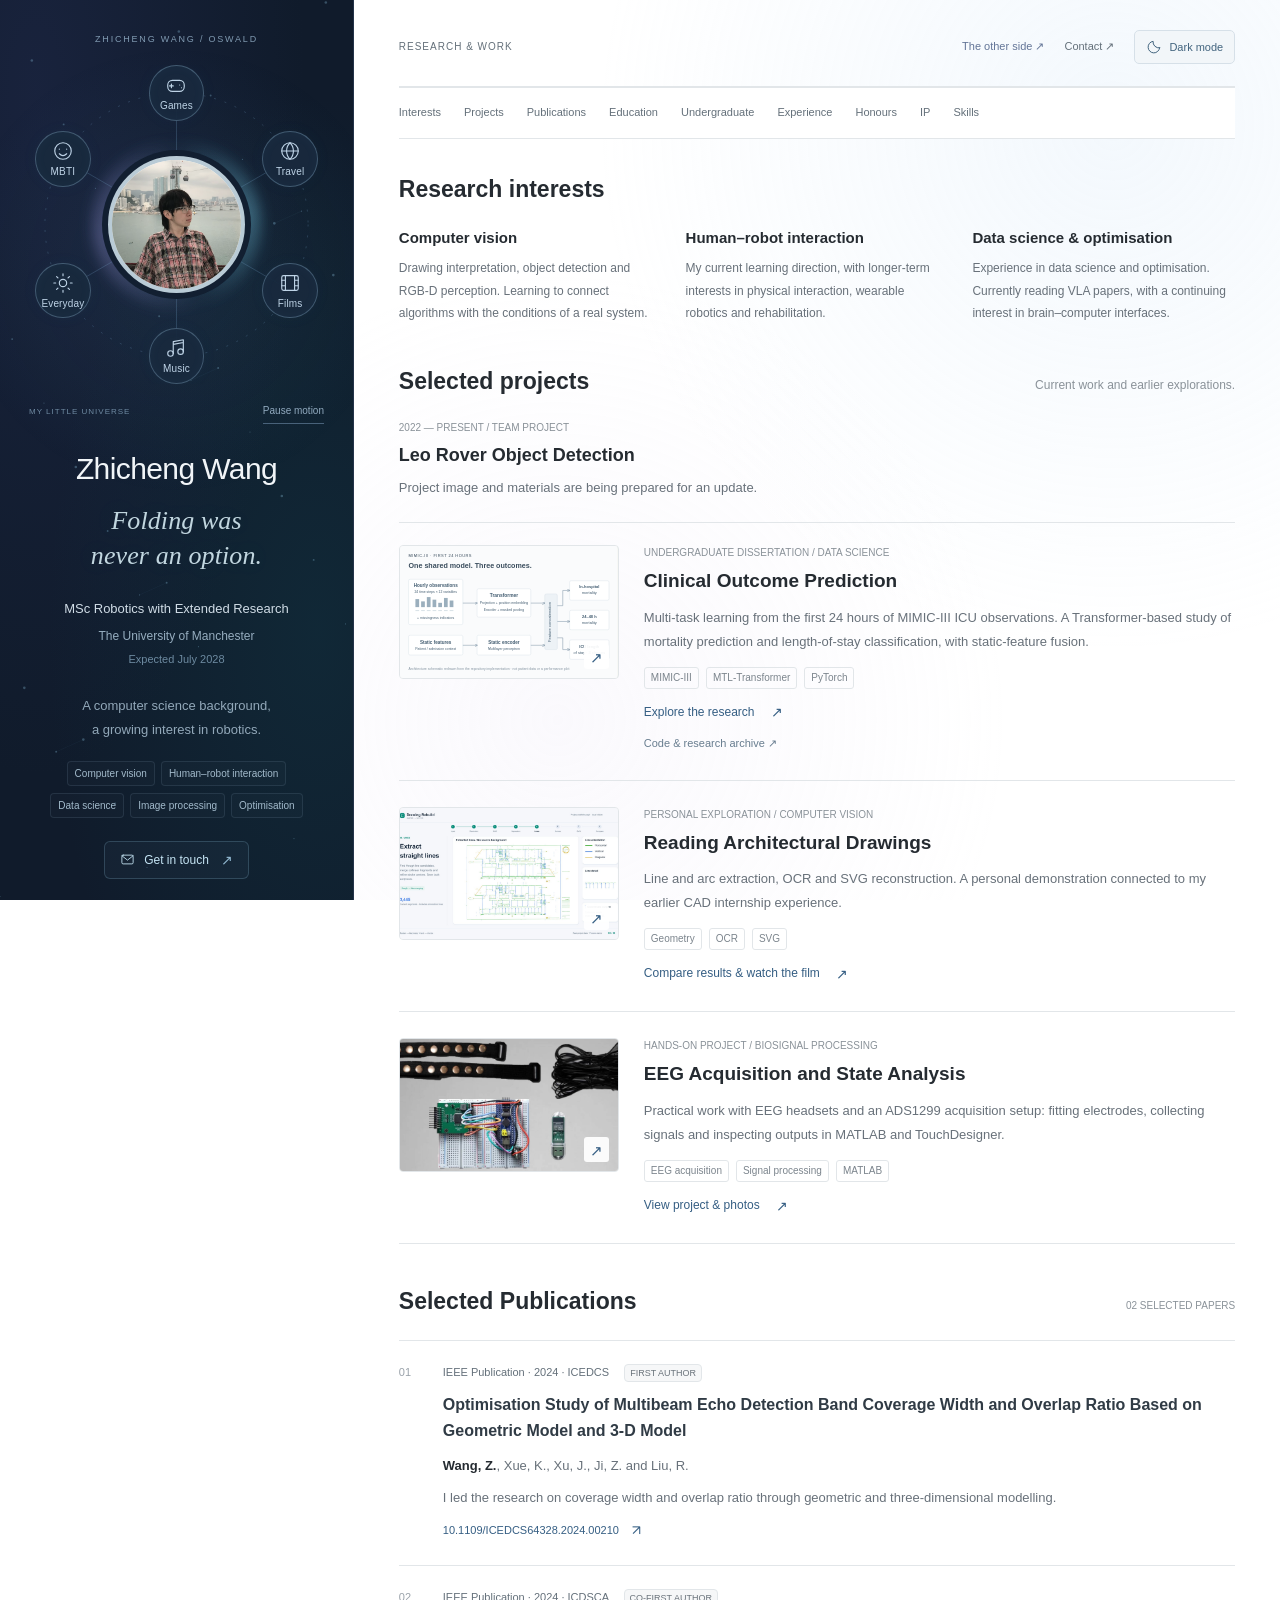
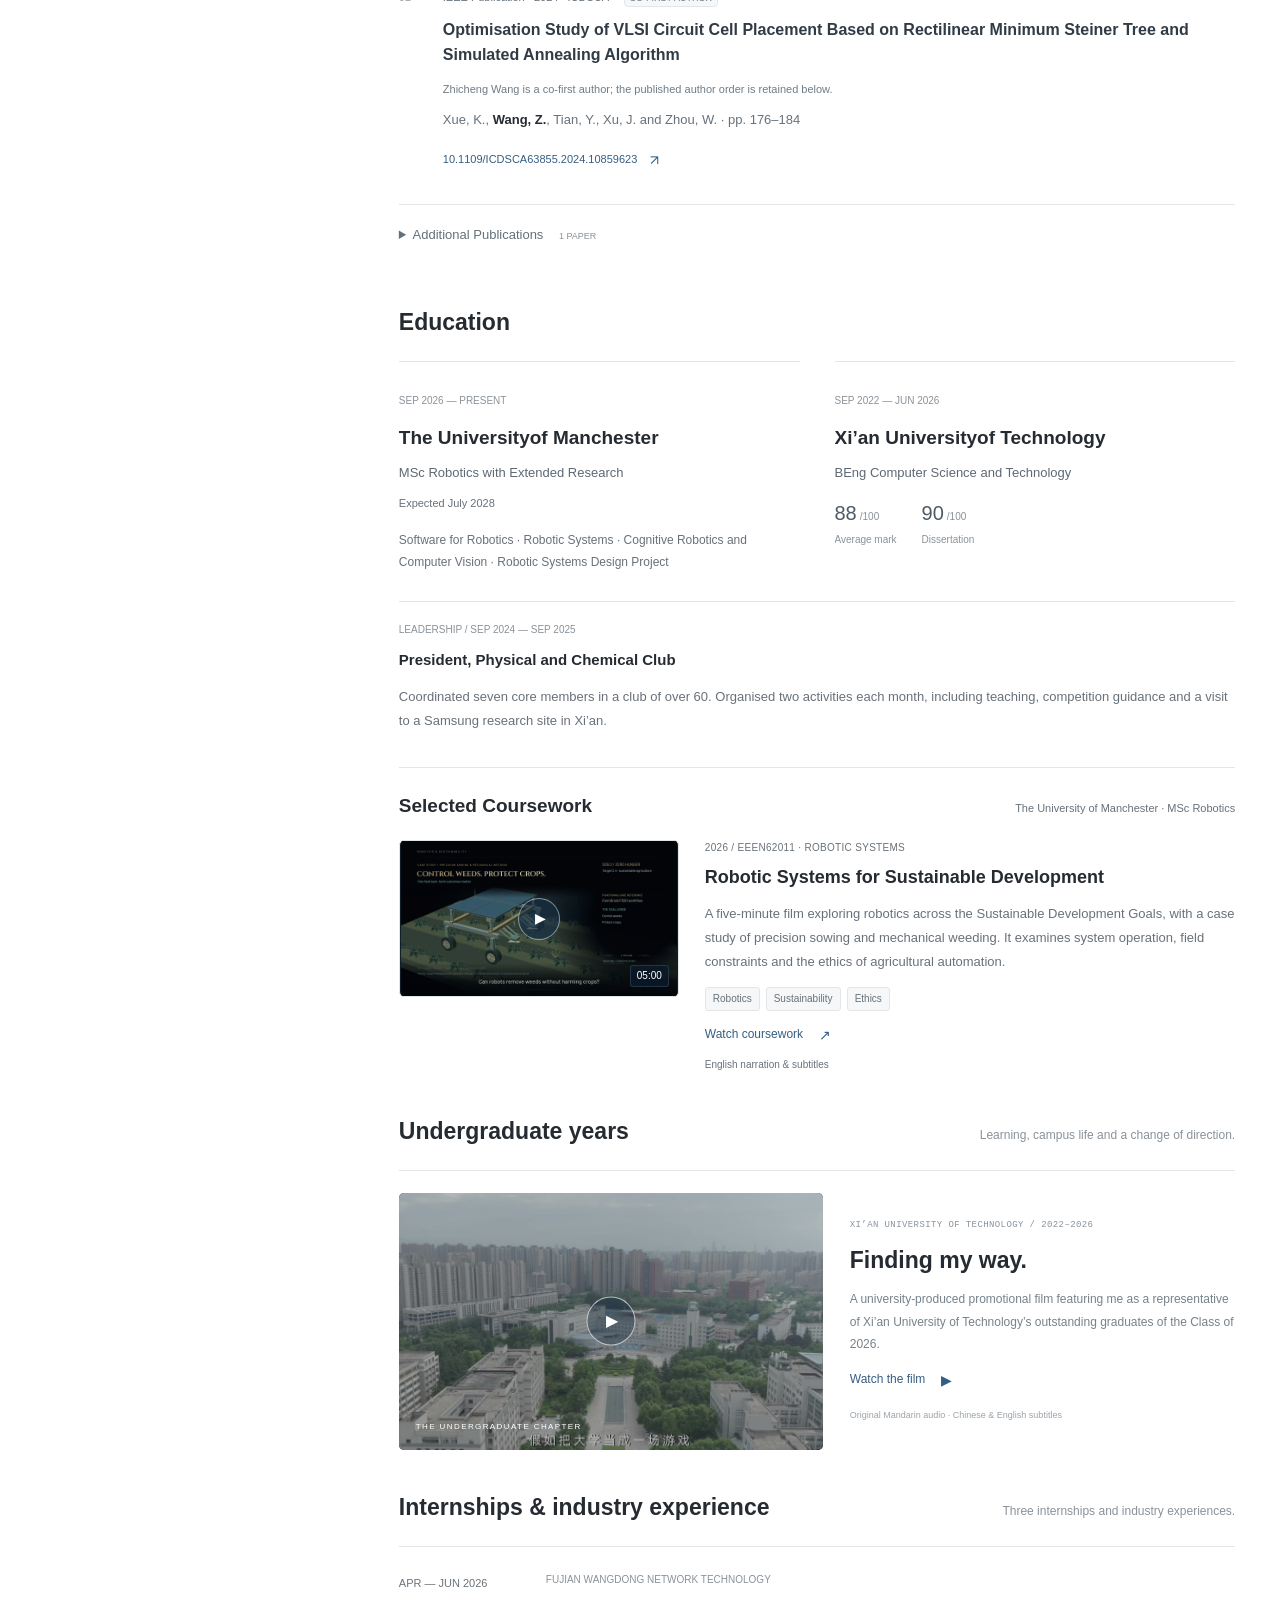
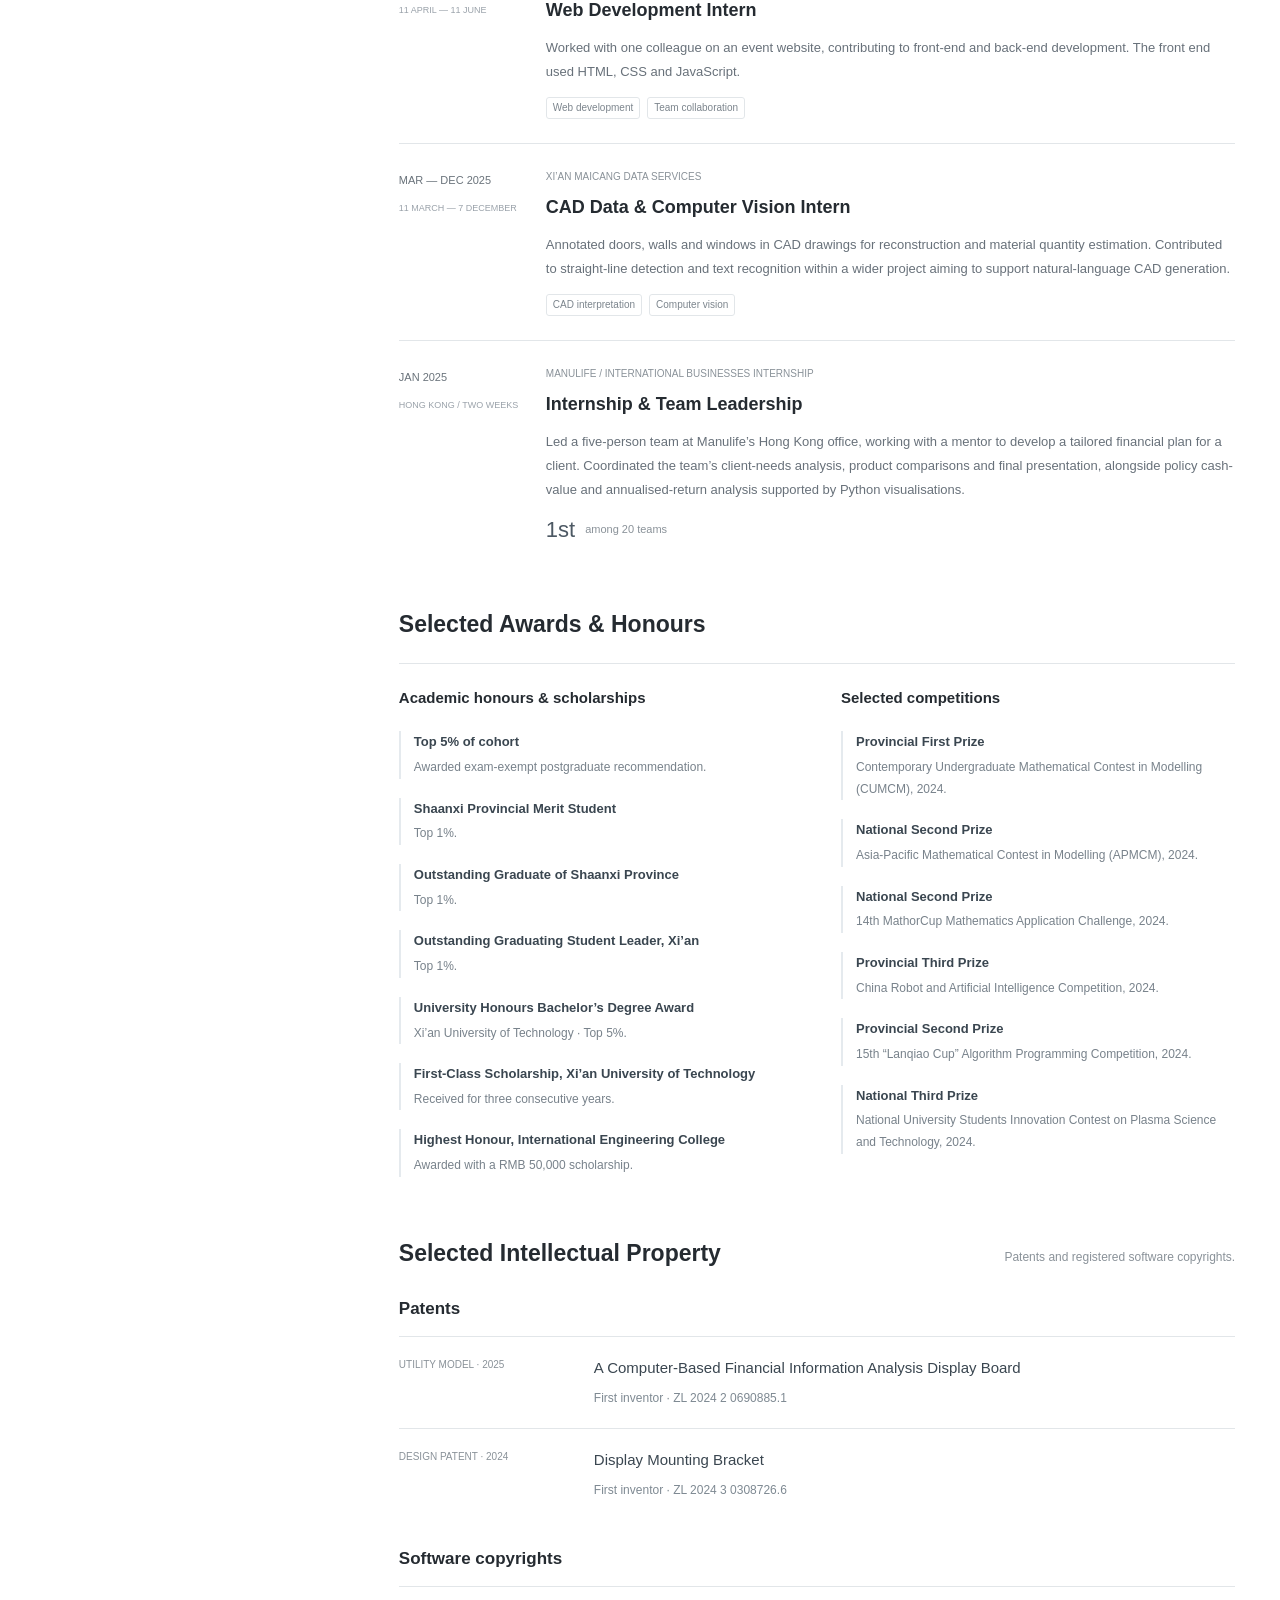
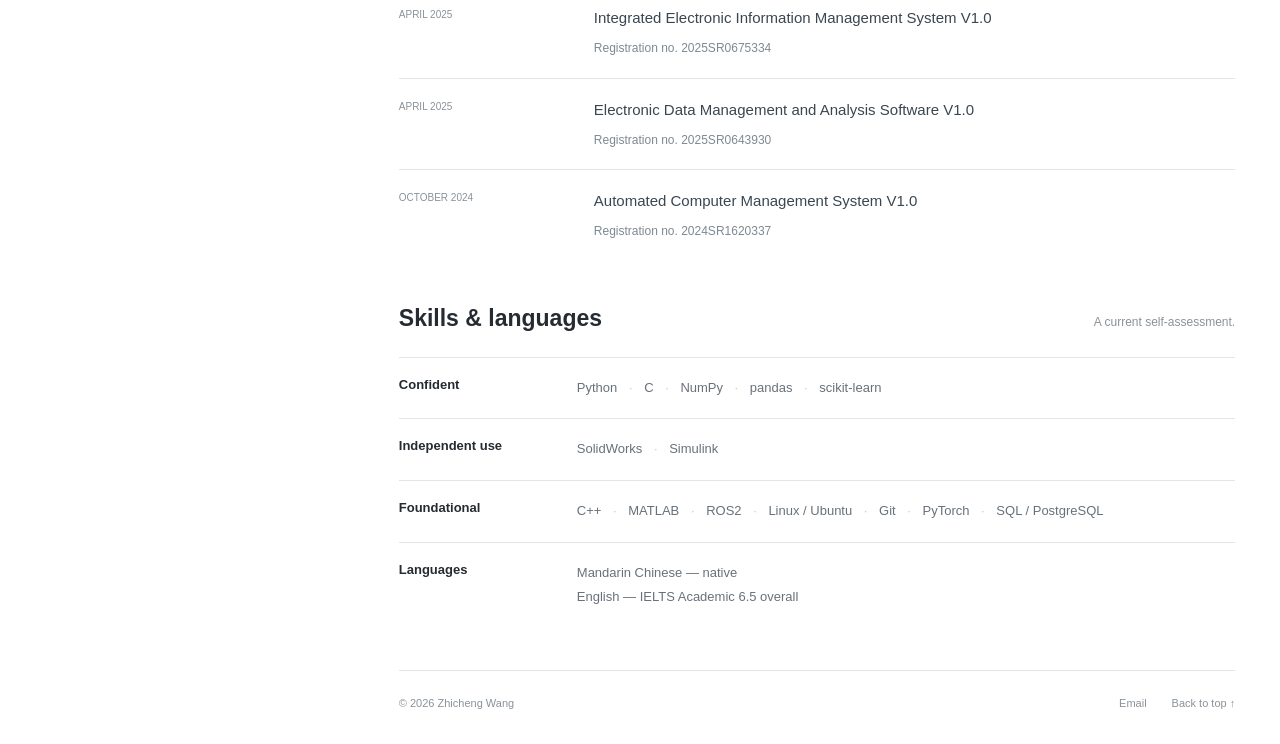
==== public/index.html @ c97ce4e8 "Publish academic portfolio and personal site" ====
<!doctype html><html lang="en-GB"><head><meta charset="utf-8"><meta name="viewport" content="width=device-width,initial-scale=1"><meta name="theme-color" content="#ffffff"><meta name="description" content="Zhicheng Wang — MSc Robotics with Extended Research at the University of Manchester. Research interests, publications, selected projects and academic experience."><title>Zhicheng Wang — Academic Portfolio</title><link rel="icon" href="favicon.svg" type="image/svg+xml"><script src="academic-theme-init.js?v=20261028f"></script><link rel="stylesheet" href="site.css?v=20261028video"><link rel="stylesheet" href="academic.css?v=20261029sidelink2"><link rel="stylesheet" href="content-updates.css"><link rel="stylesheet" href="clinical-study.css"><link rel="stylesheet" href="eeg-study.css?v=20261028f"><link rel="stylesheet" href="profile-layout.css?v=20261028f"><link rel="stylesheet" href="profile-effects.css?v=20261029life"><link rel="stylesheet" href="academic-theme.css?v=20261029b"><link rel="stylesheet" href="coursework.css?v=20261029coursework"><script src="profile-effects.js?v=20261028f" defer></script><script src="site.js?v=20261028f" defer></script><script src="clinical-study.js" defer></script><script src="eeg-study.js?v=20261028f" defer></script><script src="app.js?v=20261029originalaudio" defer></script><script src="lab.js" defer></script><script src="discovery.js?v=20261029collections" defer></script></head><body class="research-page academic-page"><a class="skip-link" href="#main">Skip to content</a><div class="academic-shell" id="top"><aside class="profile-sidebar" id="about" aria-label="About Zhicheng Wang"><canvas class="profile-particles" aria-hidden="true"></canvas><div class="profile-inner"><p class="profile-kicker">ZHICHENG WANG / OSWALD</p><div class="profile-orbit"><div class="orbit-halo" aria-hidden="true"></div><div class="orbit-system"><svg class="orbit-connections" viewBox="0 0 320 320" aria-hidden="true"><circle cx="160" cy="160" r="132"/><path d="M160 160V28M160 160 274 94M160 160 274 226M160 160V292M160 160 46 226M160 160 46 94"/></svg><button class="orbit-node orbit-games" data-interest="games" aria-haspopup="dialog" aria-label="Explore Games"><svg viewBox="0 0 24 24" aria-hidden="true"><rect x="3" y="7" width="18" height="12" rx="5"/><path d="M7 11v4m-2-2h4m7-1h.01M18 15h.01"/></svg><span>Games</span></button><button class="orbit-node orbit-travel" data-interest="travel" aria-haspopup="dialog" aria-label="Explore Travel"><svg viewBox="0 0 24 24" aria-hidden="true"><circle cx="12" cy="12" r="9"/><path d="M3 12h18M12 3c5 5 5 13 0 18-5-5-5-13 0-18Z"/></svg><span>Travel</span></button><button class="orbit-node orbit-films" data-interest="films" aria-haspopup="dialog" aria-label="Explore Films"><svg viewBox="0 0 24 24" aria-hidden="true"><rect x="3" y="4" width="18" height="16" rx="2"/><path d="M7 4v16M17 4v16M3 9h4m-4 6h4m10-6h4m-4 6h4"/></svg><span>Films</span></button><button class="orbit-node orbit-music" data-interest="music" aria-haspopup="dialog" aria-label="Explore Music"><svg viewBox="0 0 24 24" aria-hidden="true"><path d="M9 18V5l11-2v13M9 8l11-2"/><ellipse cx="6" cy="18" rx="3" ry="3"/><ellipse cx="17" cy="16" rx="3" ry="3"/></svg><span>Music</span></button><button class="orbit-node orbit-everyday" data-interest="everyday" aria-haspopup="dialog" aria-label="Explore Everyday"><svg viewBox="0 0 24 24" aria-hidden="true"><circle cx="12" cy="12" r="4"/><path d="M12 2v2m0 16v2M2 12h2m16 0h2M5 5l1.5 1.5m11 11L19 19M5 19l1.5-1.5m11-11L19 5"/></svg><span>Everyday</span></button><button class="orbit-node orbit-mbti" data-interest="mbti" aria-haspopup="dialog" aria-label="Explore MBTI"><svg viewBox="0 0 24 24" aria-hidden="true"><circle cx="12" cy="12" r="9"/><path d="M8 10h.01M16 10h.01M8 15q4 4 8 0"/></svg><span>MBTI</span></button></div><button class="profile-avatar" id="profile-avatar" aria-label="Discover my other side" aria-haspopup="dialog"><img src="assets/profile-busan.png" alt="Zhicheng Wang in Busan" width="160" height="160"></button></div><div class="orbit-caption"><span>MY LITTLE UNIVERSE</span><button class="motion-toggle" aria-pressed="false">Pause motion</button></div><div class="profile-bio"><h1>Zhicheng Wang</h1><blockquote class="profile-motto"><em>Folding was<br>never an option.</em></blockquote><p class="profile-role">MSc Robotics with Extended Research</p><p class="profile-university">The University of Manchester<br><span>Expected July 2028</span></p><p class="profile-description">A computer science background,<br>a growing interest in robotics.</p><div class="profile-interests" aria-label="Areas of interest"><div><span>Computer vision</span><span>Human–robot interaction</span></div><div><span>Data science</span><span>Image processing</span><span>Optimisation</span></div></div><a class="profile-contact" href="mailto:zhicheng.wang-2@postgrad.manchester.ac.uk"><svg viewBox="0 0 24 24" aria-hidden="true"><rect x="3" y="5" width="18" height="14" rx="2"/><path d="m3 6 9 7 9-7"/></svg><span>Get in touch</span><span class="profile-contact-arrow" aria-hidden="true">↗</span></a></div></div></aside><main id="main" class="page-wrap" tabindex="-1"><div class="research-sky" aria-hidden="true"><i class="research-meteor meteor-0"></i><i class="research-meteor meteor-1"></i><i class="research-meteor meteor-2"></i><i class="research-meteor meteor-3"></i><i class="research-meteor meteor-4"></i><i class="research-meteor meteor-5"></i></div><header class="academic-header"><span>RESEARCH &amp; WORK</span><div class="academic-tools"><a class="personal-side-link" href="life.html">The other side ↗</a><a href="mailto:zhicheng.wang-2@postgrad.manchester.ac.uk">Contact ↗</a><button class="theme-toggle academic-theme-toggle" aria-label="Switch to dark theme" aria-pressed="false" title="Switch to dark theme"><svg class="theme-moon" viewBox="0 0 24 24" aria-hidden="true"><path d="M20.5 13.3A8.6 8.6 0 0 1 10.7 3.5 8.7 8.7 0 1 0 20.5 13.3Z"/></svg><svg class="theme-sun" viewBox="0 0 24 24" aria-hidden="true"><circle cx="12" cy="12" r="4"/><path d="M12 2v2m0 16v2M2 12h2m16 0h2M5 5l1.5 1.5m11 11L19 19M5 19l1.5-1.5m11-11L19 5"/></svg><span class="theme-toggle-label">Dark mode</span></button></div></header><nav class="research-nav" aria-label="Academic sections"><a href="#focus">Interests</a><a href="#projects">Projects</a><a href="#publications">Publications</a><a href="#education">Education</a><a href="#undergraduate">Undergraduate</a><a href="#experience">Experience</a><a href="#honours">Honours</a><a href="#intellectual-property">IP</a><a href="#skills">Skills</a></nav><section id="focus" class="section focus-section"><div class="section-heading"><div><h2>Research interests</h2></div></div><div class="focus-grid"><article><span>01</span><h3>Computer vision</h3><p>Drawing interpretation, object detection and RGB-D perception. Learning to connect algorithms with the conditions of a real system.</p></article><article><span>02</span><h3>Human–robot interaction</h3><p>My current learning direction, with longer-term interests in physical interaction, wearable robotics and rehabilitation.</p></article><article><span>03</span><h3>Data science & optimisation</h3><p>Experience in data science and optimisation. Currently reading VLA papers, with a continuing interest in brain–computer interfaces.</p></article></div></section><section id="projects" class="section"><div class="section-heading"><div><h2>Selected projects</h2></div><p>Current work and earlier explorations.</p></div><div class="research-projects"><article class="research-project pending-project"><div><p class="eyebrow">2022 — PRESENT / TEAM PROJECT</p><h3>Leo Rover Object Detection</h3><p class="materials-note">Project image and materials are being prepared for an update.</p></div></article><article class="research-project clinical-project" id="clinical-outcome-prediction"><button class="project-image" data-project="thesis" aria-label="Explore clinical outcome prediction"><img src="assets/clinical-model-overview.svg" alt="Multi-task Transformer with static-feature fusion and three clinical outcome heads" loading="lazy"><span class="project-image-arrow">↗</span></button><div><p class="eyebrow">UNDERGRADUATE DISSERTATION / DATA SCIENCE</p><h3>Clinical Outcome Prediction</h3><p>Multi-task learning from the first 24 hours of MIMIC-III ICU observations. A Transformer-based study of mortality prediction and length-of-stay classification, with static-feature fusion.</p><div class="tags"><span>MIMIC-III</span><span>MTL-Transformer</span><span>PyTorch</span></div><button class="text-button" data-project="thesis">Explore the research <span>↗</span></button><a class="clinical-source-link" href="https://github.com/JimmyHomeless/Data-Science" target="_blank" rel="noopener">Code &amp; research archive ↗</a></div></article><article class="research-project card"><button class="project-image" data-project="lines" aria-label="Explore architectural line detection"><img src="assets/lines.jpg" alt="Detected geometry from an architectural drawing" loading="lazy"><span class="project-image-arrow">↗</span></button><div><p class="eyebrow">PERSONAL EXPLORATION / COMPUTER VISION</p><h3>Reading Architectural Drawings</h3><p>Line and arc extraction, OCR and SVG reconstruction. A personal demonstration connected to my earlier CAD internship experience.</p><div class="tags"><span>Geometry</span><span>OCR</span><span>SVG</span></div><button class="text-button" data-project="lines">Compare results & watch the film <span>↗</span></button></div></article><article class="research-project eeg-project" id="eeg-acquisition-state-analysis"><button class="project-image" data-project="eeg" aria-label="Explore EEG acquisition and state analysis"><img src="assets/eeg-ads1299-prototype.jpg" alt="ADS1299 acquisition prototype with electrode straps and controller" loading="lazy"><span class="project-image-arrow">↗</span></button><div><p class="eyebrow">HANDS-ON PROJECT / BIOSIGNAL PROCESSING</p><h3>EEG Acquisition and State Analysis</h3><p>Practical work with EEG headsets and an ADS1299 acquisition setup: fitting electrodes, collecting signals and inspecting outputs in MATLAB and TouchDesigner.</p><div class="tags"><span>EEG acquisition</span><span>Signal processing</span><span>MATLAB</span></div><button class="text-button" data-project="eeg">View project &amp; photos <span>↗</span></button></div></article></div></section><section id="publications" class="section"><div class="section-heading"><div><h2>Selected Publications</h2></div><span class="count-label">02 SELECTED PAPERS</span></div><div class="publication-list"><article class="publication"><span class="paper-no">01</span><div><p class="eyebrow">IEEE Publication · 2024 · ICEDCS <span class="authorship">FIRST AUTHOR</span></p><h3>Optimisation Study of Multibeam Echo Detection Band Coverage Width and Overlap Ratio Based on Geometric Model and 3-D Model</h3><p class="authors"><strong>Wang, Z.</strong>, Xue, K., Xu, J., Ji, Z. and Liu, R.</p><p>I led the research on coverage width and overlap ratio through geometric and three-dimensional modelling.</p><a class="doi-link" href="https://doi.org/10.1109/ICEDCS64328.2024.00210" target="_blank" rel="noopener">10.1109/ICEDCS64328.2024.00210 <span>↗</span></a></div></article><article class="publication"><span class="paper-no">02</span><div><p class="eyebrow">IEEE Publication · 2024 · ICDSCA <span class="authorship">CO-FIRST AUTHOR</span></p><h3>Optimisation Study of VLSI Circuit Cell Placement Based on Rectilinear Minimum Steiner Tree and Simulated Annealing Algorithm</h3><p class="equal-contribution">Zhicheng Wang is a co-first author; the published author order is retained below.</p><p class="authors">Xue, K., <strong>Wang, Z.</strong>, Tian, Y., Xu, J. and Zhou, W. · pp. 176–184</p><a class="doi-link" href="https://doi.org/10.1109/ICDSCA63855.2024.10859623" target="_blank" rel="noopener">10.1109/ICDSCA63855.2024.10859623 <span>↗</span></a></div></article></div><details class="additional-publications"><summary>Additional Publications <span>1 PAPER</span></summary><article class="additional-paper"><p class="eyebrow">IEEE Publication · 2026 · ICPEGE <span class="authorship">CO-AUTHOR</span></p><h3>A Big Data–Driven Hybrid Algorithmic Framework for Intelligent Evaluation and ARMA(2,1)-Based Forecasting in New Energy Vehicle Systems</h3><p class="authors">Guo, S., Wang, Y., <strong>Wang, Z.</strong>, Zhang, S. and Luo, M.</p><p class="additional-venue">2026 IEEE International Conference on Power, Electronics and Green Energy (ICPEGE).</p><p class="additional-contribution">My contribution: participated in part of the framework design.</p><a class="doi-link" href="https://doi.org/10.1109/ICPEGE67691.2026.11451400" target="_blank" rel="noopener">10.1109/ICPEGE67691.2026.11451400 <span>↗</span></a></article></details></section><section id="education" class="section"><div class="section-heading"><div><h2>Education</h2></div></div><div class="education-grid"><article class="education-card card"><span class="education-dates">SEP 2026 — PRESENT</span><h3>The University<br>of Manchester</h3><p class="degree">MSc Robotics with Extended Research</p><span class="expected-pill">Expected July 2028</span><p class="course-list">Software for Robotics · Robotic Systems · Cognitive Robotics and Computer Vision · Robotic Systems Design Project</p></article><article class="education-card card"><span class="education-dates">SEP 2022 — JUN 2026</span><h3>Xi’an University<br>of Technology</h3><p class="degree">BEng Computer Science and Technology</p><div class="education-scores"><div><strong>88<span>/100</span></strong><p>Average mark</p></div><div><strong>90<span>/100</span></strong><p>Dissertation</p></div></div></article></div>
<div class="undergrad-grid leadership-only"><article class="undergrad-note"><p class="eyebrow">LEADERSHIP / SEP 2024 — SEP 2025</p><h3>President, Physical and Chemical Club</h3><p>Coordinated seven core members in a club of over 60. Organised two activities each month, including teaching, competition guidance and a visit to a Samsung research site in Xi’an.</p></article></div><div class="coursework-section" id="selected-coursework" aria-labelledby="coursework-heading"><div class="coursework-heading"><h3 id="coursework-heading">Selected Coursework</h3><p>The University of Manchester · MSc Robotics</p></div><article class="coursework-entry"><button class="coursework-preview" data-project="coursework" aria-label="Watch Robotic Systems for Sustainable Development"><img src="assets/robotics-sdg-coursework.jpg" alt="A frame from the coursework film illustrating an agricultural robot and mechanical weeding" loading="lazy"><span class="coursework-play" aria-hidden="true">▶</span><span class="coursework-duration">05:00</span></button><div><p class="eyebrow">2026 / EEEN62011 · ROBOTIC SYSTEMS</p><h4>Robotic Systems for Sustainable Development</h4><p>A five-minute film exploring robotics across the Sustainable Development Goals, with a case study of precision sowing and mechanical weeding. It examines system operation, field constraints and the ethics of agricultural automation.</p><div class="coursework-tags"><span>Robotics</span><span>Sustainability</span><span>Ethics</span></div><button class="text-button" data-project="coursework">Watch coursework <span>↗</span></button><p class="coursework-language">English narration &amp; subtitles</p></div></article></div></section><section class="section undergraduate-section" id="undergraduate"><div class="section-heading"><div><h2>Undergraduate years</h2></div><p>Learning, campus life and a change of direction.</p></div><article class="undergraduate-feature"><button class="undergraduate-poster" data-video="university" aria-label="Watch my undergraduate film"><img src="assets/university.jpg" alt="Xi’an University of Technology campus from my undergraduate film" loading="lazy"><span class="film-play" aria-hidden="true">▶</span><span class="film-poster-label">THE UNDERGRADUATE CHAPTER</span></button><div><p class="eyebrow">XI’AN UNIVERSITY OF TECHNOLOGY / 2022–2026</p><h3>Finding my way.</h3><p>A university-produced promotional film featuring me as a representative of Xi’an University of Technology’s outstanding graduates of the Class of 2026.</p><button class="text-button" data-video="university">Watch the film <span>▶</span></button><p class="film-language">Original Mandarin audio · Chinese &amp; English subtitles</p></div></article></section><section id="experience" class="section"><div class="section-heading"><div><h2>Internships & industry experience</h2></div><p>Three internships and industry experiences.</p></div><div class="experience-list"><article class="experience"><div class="experience-date">APR — JUN 2026<span>11 APRIL — 11 JUNE</span></div><div><p class="eyebrow">FUJIAN WANGDONG NETWORK TECHNOLOGY</p><h3>Web Development Intern</h3><p>Worked with one colleague on an event website, contributing to front-end and back-end development. The front end used HTML, CSS and JavaScript.</p><div class="tags"><span>Web development</span><span>Team collaboration</span></div></div></article><article class="experience"><div class="experience-date">MAR — DEC 2025<span><time datetime="2025-03-11">11 MARCH</time> — <time datetime="2025-12-07">7 DECEMBER</time></span></div><div><p class="eyebrow">XI’AN MAICANG DATA SERVICES</p><h3>CAD Data & Computer Vision Intern</h3><p>Annotated doors, walls and windows in CAD drawings for reconstruction and material quantity estimation. Contributed to straight-line detection and text recognition within a wider project aiming to support natural-language CAD generation.</p><div class="tags"><span>CAD interpretation</span><span>Computer vision</span></div></div></article><article class="experience"><div class="experience-date">JAN 2025<span>HONG KONG / TWO WEEKS</span></div><div><p class="eyebrow">MANULIFE / INTERNATIONAL BUSINESSES INTERNSHIP</p><h3>Internship & Team Leadership</h3><p>Led a five-person team at Manulife’s Hong Kong office, working with a mentor to develop a tailored financial plan for a client. Coordinated the team’s client-needs analysis, product comparisons and final presentation, alongside policy cash-value and annualised-return analysis supported by Python visualisations.</p><div class="achievement"><strong>1st</strong><span>among 20 teams</span></div></div></article></div></section><section id="honours" class="section"><div class="section-heading"><div><h2>Selected Awards &amp; Honours</h2></div></div><div class="honours-grid"><div><h3>Academic honours &amp; scholarships</h3><ul class="honours-list"><li><strong>Top 5% of cohort</strong><span>Awarded exam-exempt postgraduate recommendation.</span></li><li><strong>Shaanxi Provincial Merit Student</strong><span>Top 1%.</span></li><li><strong>Outstanding Graduate of Shaanxi Province</strong><span>Top 1%.</span></li><li><strong>Outstanding Graduating Student Leader, Xi’an</strong><span>Top 1%.</span></li><li><strong>University Honours Bachelor’s Degree Award</strong><span>Xi’an University of Technology · Top 5%.</span></li><li><strong>First-Class Scholarship, Xi’an University of Technology</strong><span>Received for three consecutive years.</span></li><li><strong>Highest Honour, International Engineering College</strong><span>Awarded with a RMB 50,000 scholarship.</span></li></ul></div><div><h3>Selected competitions</h3><ul class="honours-list"><li><strong>Provincial First Prize</strong><span>Contemporary Undergraduate Mathematical Contest in Modelling (CUMCM), 2024.</span></li><li><strong>National Second Prize</strong><span>Asia-Pacific Mathematical Contest in Modelling (APMCM), 2024.</span></li><li><strong>National Second Prize</strong><span>14th MathorCup Mathematics Application Challenge, 2024.</span></li><li><strong>Provincial Third Prize</strong><span>China Robot and Artificial Intelligence Competition, 2024.</span></li><li><strong>Provincial Second Prize</strong><span>15th “Lanqiao Cup” Algorithm Programming Competition, 2024.</span></li><li><strong>National Third Prize</strong><span>National University Students Innovation Contest on Plasma Science and Technology, 2024.</span></li></ul></div></div></section><section id="intellectual-property" class="section intellectual-property-section"><div class="section-heading"><div><h2>Selected Intellectual Property</h2></div><p>Patents and registered software copyrights.</p></div><h3 class="ip-group-title">Patents</h3><div class="ip-record"><span class="ip-type">UTILITY MODEL · 2025</span><div><h4>A Computer-Based Financial Information Analysis Display Board</h4><p>First inventor · ZL 2024 2 0690885.1</p></div></div><div class="ip-record"><span class="ip-type">DESIGN PATENT · 2024</span><div><h4>Display Mounting Bracket</h4><p>First inventor · ZL 2024 3 0308726.6</p></div></div><h3 class="ip-group-title">Software copyrights</h3><div class="ip-record"><span class="ip-type">APRIL 2025</span><div><h4>Integrated Electronic Information Management System V1.0</h4><p>Registration no. 2025SR0675334</p></div></div><div class="ip-record"><span class="ip-type">APRIL 2025</span><div><h4>Electronic Data Management and Analysis Software V1.0</h4><p>Registration no. 2025SR0643930</p></div></div><div class="ip-record"><span class="ip-type">OCTOBER 2024</span><div><h4>Automated Computer Management System V1.0</h4><p>Registration no. 2024SR1620337</p></div></div></section><section id="skills" class="section"><div class="section-heading"><div><h2>Skills & languages</h2></div><p>A current self-assessment.</p></div><div class="skill-rows"><div><h3>Confident</h3><p>Python <span>·</span> C <span>·</span> NumPy <span>·</span> pandas <span>·</span> scikit-learn</p></div><div><h3>Independent use</h3><p>SolidWorks <span>·</span> Simulink</p></div><div><h3>Foundational</h3><p>C++ <span>·</span> MATLAB <span>·</span> ROS2 <span>·</span> Linux / Ubuntu <span>·</span> Git <span>·</span> PyTorch <span>·</span> SQL / PostgreSQL</p></div><div><h3>Languages</h3><p>Mandarin Chinese — native<br>English — IELTS Academic 6.5 overall</p></div></div></section><footer class="academic-footer"><span>© <span id="year">2026</span> Zhicheng Wang</span><a href="mailto:zhicheng.wang-2@postgrad.manchester.ac.uk">Email</a><a href="#top">Back to top ↑</a></footer></main></div><dialog id="project-dialog" aria-labelledby="dialog-title"><div class="dialog-toolbar"><span>ZHICHENG WANG / PROJECT NOTES</span><button class="close-dialog" aria-label="Close project">Close ×</button></div><div id="dialog-content"></div></dialog><dialog class="discovery-dialog" id="discovery-dialog" aria-labelledby="discovery-title"><button class="discovery-close" aria-label="Close discovery">×</button><span class="discovery-symbol" aria-hidden="true">✧</span><h2 id="discovery-title">You found a new world.</h2><p>Welcome to my other side.</p><p class="discovery-description">Away from research: games, films, music, travel,<br>and a little more about Oswald.</p><div class="discovery-actions"><a href="life.html" class="discovery-enter">Explore my other side ↗</a><button class="discovery-stay">Back to research</button></div></dialog><dialog class="interest-dialog" id="interest-dialog" aria-labelledby="interest-title"><button class="interest-close" aria-label="Close interest">Close ×</button><p class="interest-kicker">BEYOND RESEARCH</p><div class="interest-icon" aria-hidden="true"></div><h2 id="interest-title"></h2><p class="interest-copy"></p><div class="interest-tags"></div><div class="interest-preview" hidden></div><a class="interest-more" href="life.html">A little more about me ↗</a></dialog></body></html>
---- public/site.css ----
@import url('https://fonts.googleapis.com/css2?family=DM+Sans:wght@400;450;500;550;600;650;700&family=Instrument+Serif:ital@0;1&family=Caveat:wght@500&display=swap');
:root{--bg:#f5f4ee;--card:#fffefa;--ink:#2b332e;--muted:#858a7c;--line:#e2e3d9;--accent:#58734c;--soft:#e9efdf;--lilac:#eae5ef;--peach:#eee4d7;--serif:'Instrument Serif',Georgia,serif;--sans:'DM Sans',Arial,sans-serif;--mono:'Courier New',monospace;--shadow:0 3px 15px #34432a03;color-scheme:light}
:root[data-theme=dark]{--bg:#181e1a;--card:#222a24;--ink:#e7eadd;--muted:#9ba793;--line:#354033;--accent:#bad39d;--soft:#2d3929;--lilac:#34313b;--peach:#3a342a;--shadow:none;color-scheme:dark}
*{box-sizing:border-box}html{scroll-behavior:smooth;scroll-padding-top:100px}body{margin:0;background:var(--bg);color:var(--ink);font:14px/1.8 var(--sans);-webkit-font-smoothing:antialiased}a{color:inherit;text-decoration:none}button{font:inherit;color:inherit;background:none;border:0;cursor:pointer}button,a,input{-webkit-tap-highlight-color:transparent}button:focus-visible,a:focus-visible,input:focus-visible,summary:focus-visible{outline:3px solid var(--accent);outline-offset:5px}img{display:block;width:100%;max-width:100%;object-fit:cover}h1,h2,h3,p,blockquote,figure,dl{margin:0}h1,h2,h3{font-weight:500;line-height:1.15}h2{font-size:43px;letter-spacing:-1.7px}h3{font-size:22px;letter-spacing:-.6px;line-height:1.35}.serif{font-family:var(--serif);font-weight:400;letter-spacing:-.8px}em{font-family:var(--serif);font-weight:400;font-size:1.1em}.eyebrow{font:8px/1.6 var(--mono);letter-spacing:1.3px;color:var(--accent)}.card{background:var(--card);border:1px solid var(--line);border-radius:22px;box-shadow:var(--shadow);overflow:hidden}.skip-link{position:fixed;left:20px;top:-100px;z-index:100;background:var(--card);padding:15px}.skip-link:focus{top:10px}[hidden]{display:none!important}.site-header{max-width:1200px;margin:auto;padding:29px 0;display:flex;align-items:center;justify-content:space-between;gap:25px}.brand{font:italic 38px/1 var(--serif);letter-spacing:-2px;display:inline-flex;gap:3px;align-items:baseline}.brand>span{font:23px var(--sans);color:var(--accent);display:inline-block;transform:translateY(-6px);letter-spacing:0}.world-switch{display:flex;gap:4px;background:color-mix(in srgb,var(--ink) 4%,var(--bg));padding:5px;border:1px solid var(--line);border-radius:30px;font-size:10px}.world-switch a{border-radius:25px;padding:9px 16px;color:var(--muted);display:flex;gap:9px;align-items:center;transition:background .2s,color .2s}.world-switch a>span:first-child{font-size:13px}.world-switch a.selected{background:var(--card);color:var(--ink);box-shadow:0 1px 4px #192b1710}.world-switch a:hover{color:var(--accent)}.world-switch .nav-arrow{font-size:13px;color:var(--muted);margin-left:6px}.header-tools{display:flex;gap:15px;align-items:center}.header-tools>a,.theme-toggle{width:31px;height:31px;display:grid;place-items:center;border:1px solid var(--line);border-radius:50%;font-size:19px;color:var(--accent)}.theme-toggle{font-size:18px}.page-wrap{max-width:1200px;margin:auto}.page-kicker{display:flex;justify-content:space-between;gap:20px;font:7px var(--mono);letter-spacing:1px;color:var(--muted);margin:13px 0 22px}.page-kicker>span:first-child{display:flex;gap:8px;align-items:center}.page-kicker i{width:5px;height:5px;border-radius:50%;background:#8aa876}.page-kicker time{color:var(--ink);margin-left:7px;font-size:9px;letter-spacing:0}.hello-grid{display:grid;grid-template-columns:repeat(12,minmax(0,1fr));gap:16px}.hello-card{grid-column:span 7;min-height:420px;padding:39px 38px 30px;position:relative;display:flex;flex-direction:column}.hello-card .eyebrow{font-size:7px;letter-spacing:1.4px}.hello-card h1{font-size:64px;letter-spacing:-3px;margin-top:28px;line-height:1.08;position:relative}.hello-card h1>.serif{display:block;font-size:1.38em;line-height:1.08;color:var(--accent);letter-spacing:-2px}.hello-spark{position:absolute;right:33px;bottom:12px;width:38px;height:38px;color:#bac4a6;transform:rotate(12deg)}.hello-intro{font-size:15px;line-height:1.9;letter-spacing:-.1px;max-width:440px;margin-top:23px;color:var(--ink)}.hello-note{font-size:11px;color:var(--muted);line-height:1.9;max-width:430px;margin-top:15px}.hello-bottom{display:flex;align-items:center;gap:24px;margin-top:25px;flex-wrap:wrap}.button{display:inline-flex;align-items:center;justify-content:space-between;gap:28px;padding:11px 16px;border:1px solid var(--line);border-radius:24px;font-size:10px;line-height:1.5;transition:transform .2s,background .2s}.button:hover{transform:translateY(-2px)}.button>span{font-size:16px;line-height:1}.primary{background:var(--ink);color:var(--bg);border-color:var(--ink)}.primary:hover{background:var(--accent);border-color:var(--accent);color:var(--bg)}.quiet-link{font-size:9px;color:var(--muted);line-height:1.6}.quiet-link:hover{color:var(--accent)}.portrait-card{grid-column:span 5;position:relative;min-height:420px;border:0;background:#43523c}.portrait-card>img{position:absolute;inset:0;width:100%;height:100%;object-position:61% center;filter:saturate(.65)}.portrait-card:after{content:'';position:absolute;inset:0;background:linear-gradient(transparent 50%,#121d1399);pointer-events:none}.photo-sticker{position:absolute;right:20px;top:19px;transform:rotate(9deg);background:#e8eed2;color:#536147;font:29px/1 'Caveat',cursive;width:118px;height:112px;border-radius:4px;padding:17px 12px;text-align:center;box-shadow:2px 4px 13px #15211722}.photo-sticker em{font-family:inherit;font-size:1em}.portrait-card figcaption{position:absolute;left:22px;right:22px;bottom:21px;color:#eff2e4;z-index:2;display:flex;justify-content:space-between;gap:20px;align-items:center}.portrait-card figcaption>span{font:6px/1.7 var(--mono);letter-spacing:.8px;max-width:130px;color:#d7dfcb}.portrait-card figcaption button{display:flex;gap:8px;align-items:center;white-space:nowrap;font-size:9px;padding:7px 10px;border:1px solid #e1e6d85c;border-radius:20px}.portrait-card figcaption button>span{font-size:8px}.personality-card{grid-column:span 3;padding:23px;background:var(--soft)}.card-top{display:flex;justify-content:space-between;align-items:center;gap:15px}.card-top>span{color:var(--muted);font:7px var(--mono)}.card-top>span:first-of-type{font-size:14px}.personality-card .card-top .eyebrow{font-size:7px}.mbti-line{display:flex;align-items:center;justify-content:space-between;margin:22px 0 16px}.mbti-line strong{font-size:35px;letter-spacing:-1.5px;font-weight:500;color:var(--accent)}.mbti-line svg{height:51px;width:51px;transform:rotate(-7deg);color:#96aa80}.personality-card>p{font-size:10px;color:var(--muted);line-height:1.8}.motto-card{grid-column:span 5;padding:23px 28px;position:relative;background:var(--lilac)}.motto-card .eyebrow{color:#958b9f}.motto-card blockquote{position:relative;z-index:1;font-size:28px;line-height:1.3;letter-spacing:-1px;margin:22px 0 16px;color:color-mix(in srgb,var(--ink) 75%,#9886a6)}.motto-card blockquote .serif{font-size:1.29em;letter-spacing:-.7px}.quote-signature{font:17px 'Caveat',cursive;color:#a196ab}.quote-mark{position:absolute;right:20px;bottom:-40px;font:170px var(--serif);color:#b9accd;opacity:.23;pointer-events:none}.now-card{grid-column:span 4;padding:23px 26px}.now-card .card-top>span{font:6px var(--mono)}.now-card .eyebrow{display:flex;align-items:center;gap:6px}.now-card .eyebrow>i{height:4px;width:4px;border-radius:50%;background:#8aa876}.now-card dl{margin:20px 0 16px;font-size:11px}.now-card dl>div{display:flex;align-items:center;gap:18px;margin-bottom:9px}.now-card dt{width:55px;font-size:9px;color:var(--muted)}.now-card dd{margin:0;flex:1}.now-card dd>span{float:right;color:var(--muted);font-size:12px}.section{padding-top:75px}.section-heading{display:flex;align-items:end;justify-content:space-between;gap:35px;margin-bottom:30px}.section-heading .eyebrow{margin-bottom:15px}.section-heading>p{font-size:10px;line-height:1.8;color:var(--muted);padding-bottom:4px}.interest-grid{display:grid;grid-template-columns:1.2fr 1fr 1fr;gap:16px}.interest-grid .card{min-width:0}.game-image{aspect-ratio:1.94;position:relative;overflow:hidden;background:#455041}.game-image>img{width:100%;height:100%;object-fit:cover;transition:transform .5s}.game-card:hover .game-image>img{transform:scale(1.035)}.small-pill{position:absolute;left:15px;top:14px;background:#f4f3e8e8;color:#525b48;border:1px solid #dfe2d2;font:6px var(--mono);letter-spacing:.8px;padding:5px 8px;border-radius:20px}.game-copy{padding:23px}.game-copy h3{font-size:24px;letter-spacing:-.6px}.game-copy .card-top>a{font-size:20px;color:var(--accent)}.game-copy p{font-size:11px;line-height:1.9;color:var(--muted);margin-top:13px}.text-button{display:flex;justify-content:space-between;align-items:center;gap:24px;border-top:1px solid var(--line);padding:13px 0 0;margin-top:22px;font-size:9px;color:var(--accent);width:100%;text-align:left}.text-button>span{font-size:16px;line-height:1}.text-button:hover{color:var(--ink)}.film-card{padding:25px;background:var(--peach)}.film-card>.eyebrow{color:#9c8e7c;font-size:7px}.spinning-top{color:#a79373;height:130px;display:grid;place-items:center;margin:0 -12px}.spinning-top svg{height:100%;width:100%;max-width:230px}.film-card h3{font-size:25px;line-height:1.25;letter-spacing:-.8px;margin-top:8px}.film-card h3>.serif{font-size:1.14em;color:#8c795d}.film-card>p:not(.eyebrow){font-size:10px;line-height:1.9;color:var(--muted);margin-top:15px}.film-footnote{display:block;font:6px/1.7 var(--mono);color:#a49885;margin-top:17px}.music-card{padding:24px;background:#414e36;color:#ecedd8;display:flex;flex-direction:column;justify-content:space-between;border-color:#414e36}.music-card>.eyebrow{font-size:7px;color:#b9c2a2}.record-art{height:196px;position:relative;display:flex;align-items:center;justify-content:center;overflow:visible}.vinyl{width:155px;height:155px;border-radius:50%;background:repeating-radial-gradient(circle at 50% 50%,#1c261b 0,#1c261b 2px,#313b29 3px,#1c261b 4px);box-shadow:8px 7px 12px #18241666;position:relative;transform:rotate(-18deg);transition:transform 1.5s}.music-card:hover .vinyl{transform:rotate(60deg)}.vinyl>i{position:absolute;width:54px;height:54px;left:50%;top:50%;transform:translate(-50%,-50%);background:#b9c197;border-radius:50%}.vinyl>span{position:absolute;left:50%;top:50%;transform:translate(-50%,-50%);color:#55603e;font:24px var(--serif)}.record-orbit{position:absolute;right:-14px;top:90px;font:5px var(--mono);letter-spacing:1.5px;writing-mode:vertical-rl;color:#899875}.music-label{font:6px var(--mono);letter-spacing:1px;color:#a6b28b}.music-card h3{font-size:29px;letter-spacing:-.9px;margin:8px 0 17px}.music-card a{font-size:9px;border-top:1px solid #6a7857;padding-top:12px;display:flex;justify-content:space-between;color:#bdc7a5}.music-card a>span{font-size:15px}.game-library{display:grid;grid-template-columns:1fr 1fr;padding:28px;gap:45px;margin-top:16px}.library-intro h3{font-size:26px;margin:12px 0 17px}.library-intro p:not(.eyebrow){font-size:11px;color:var(--muted);line-height:1.9;max-width:480px}.game-shelf{display:flex;flex-wrap:wrap;align-content:center;gap:9px}.game-shelf>span{border:1px solid var(--line);border-radius:6px;padding:9px 12px;font-size:10px;background:var(--bg)}.places-layout{display:grid;grid-template-columns:320px 1fr}.places-menu{padding:20px;background:color-mix(in srgb,var(--soft) 60%,var(--card));border-right:1px solid var(--line);display:flex;flex-direction:column;gap:6px}.places-menu>button{display:flex;align-items:center;gap:13px;padding:15px 14px;text-align:left;border-radius:10px;font-size:12px;transition:background .2s}.places-menu>button>span{font:7px var(--mono);color:#9ba58c}.places-menu>button i{font-style:normal;font-size:17px;margin-left:auto;color:#aab39a}.places-menu small{font:5px var(--mono);background:var(--card);padding:4px 5px;border-radius:4px;color:var(--muted);letter-spacing:.6px;margin-left:auto}.places-menu>button[aria-pressed=true]{background:var(--card);box-shadow:0 2px 7px #34432a07;color:var(--accent)}.places-menu>button[aria-pressed=true]>i{color:var(--accent)}.place-panel{padding:37px;display:grid;grid-template-columns:150px 1fr;align-items:center;gap:35px}.postmark{border:1px dashed #b8c6a6;border-radius:50%;width:140px;height:140px;display:flex;flex-direction:column;align-items:center;justify-content:center;gap:8px;transform:rotate(-12deg);color:#93a77c;outline:1px solid #d4dcc8;outline-offset:6px}.postmark>span{font:6px var(--mono);letter-spacing:.8px}.postmark>strong{font:50px/1 var(--serif);letter-spacing:-1px}.place-panel h3{font-size:29px;line-height:1.2;letter-spacing:-.9px;margin:12px 0 14px}.place-panel p:not(.eyebrow){font-size:11px;color:var(--muted);line-height:1.9;max-width:420px}.place-tags{display:flex;gap:7px;flex-wrap:wrap;margin-top:19px}.place-tags>span{font-size:8px;border:1px solid var(--line);padding:4px 8px;border-radius:5px;color:var(--accent)}.between-section{display:grid;grid-template-columns:1fr 1fr;gap:10%;align-items:center}.between-copy h2{margin:17px 0 25px}.between-copy>p:not(.eyebrow){font-size:12px;color:var(--muted);line-height:1.95;max-width:460px;margin-bottom:17px}.between-copy .button{margin-top:12px}.between-notes{display:flex;flex-direction:column;gap:15px}.wellbeing-note{padding:27px;position:relative;background:var(--soft)}.wellbeing-note .eyebrow{font-size:7px}.wellbeing-note h3{font-size:27px;line-height:1.25;margin-top:15px}.wellbeing-note>p:not(.eyebrow){font-size:11px;color:var(--muted);line-height:1.9;margin-top:15px;max-width:330px}.note-icon{position:absolute;right:25px;top:18px;color:#b2bb88;font-size:32px}.thought-note{padding:24px 27px}.thought-note .eyebrow{font-size:6px}.thought-note>p:not(.eyebrow){font:25px/1.3 var(--serif);letter-spacing:-.3px;max-width:310px;margin-top:15px}.thought-note>span{display:block;font:6px/1.8 var(--mono);color:var(--muted);margin-top:17px}.story-banner{position:relative;margin-top:75px;min-height:330px;display:flex;align-items:center;isolation:isolate;background:#344b38;color:#f0f0df}.story-banner>img{position:absolute;inset:0;width:100%;height:100%;filter:saturate(.4) brightness(.6);z-index:-2}.story-banner:before{content:'';position:absolute;inset:0;background:linear-gradient(90deg,#192c1fcc,transparent 90%);z-index:-1}.story-banner>div{padding:40px}.story-banner .eyebrow{color:#ccd7b7}.story-banner h2{font-size:49px;line-height:1.05;margin:19px 0 25px}.story-button{color:#e5ebd7;border-color:#dbe3cf77;background:#edf4e00a}.story-button:hover{background:#edf4e026}.story-language{font:6px var(--mono);color:#bdcbb0;margin-top:14px}.site-footer{display:grid;grid-template-columns:1fr 1fr;gap:30px;padding:65px 0 25px}.site-footer>.footer-bottom{grid-column:1/-1}.site-footer .brand{font-size:35px}.site-footer>div:first-child>p{font-size:10px;color:var(--muted);line-height:1.9;margin-top:15px}.footer-contact{text-align:right;display:flex;flex-direction:column;align-items:end;justify-content:center}.footer-contact>p{font:7px var(--mono);letter-spacing:.8px;color:var(--muted);margin-bottom:15px}.footer-contact>a{font:32px var(--serif);letter-spacing:-1px;display:flex;gap:45px;align-items:center}.footer-contact>a>span{font:27px var(--sans);color:var(--accent)}.copy-email{font-size:8px;color:var(--muted);padding:0;border-bottom:1px solid var(--line);margin-top:9px}.copy-status{font:7px var(--mono);color:var(--accent);min-height:12px;margin-top:6px;max-width:100%;overflow-wrap:anywhere}.footer-bottom{display:flex;justify-content:space-between;align-items:center;border-top:1px solid var(--line);padding-top:19px;color:var(--muted);font:6px var(--mono);letter-spacing:.7px}.footer-bottom>a{font:8px var(--sans);letter-spacing:0}.research-hero{display:grid;grid-template-columns:1fr .83fr;gap:10%;align-items:center;padding:25px 0 45px}.research-hero h1{font-size:64px;letter-spacing:-3px;line-height:1.05;margin-top:20px}.research-hero h1>.serif{color:var(--accent);font-size:1.06em;letter-spacing:-1.4px}.research-hero>div>p:not(.eyebrow){font-size:12px;color:var(--muted);line-height:1.9;max-width:470px;margin-top:26px}.research-hero .button{margin-top:25px}.research-profile{padding:27px;background:var(--soft);display:flex;align-items:start;gap:20px}.research-profile>img{height:65px;width:65px;border-radius:50%;filter:saturate(.5);flex-shrink:0}.research-profile h2{font-size:19px;letter-spacing:-.5px;margin:5px 0 4px}.research-profile>div>p{font-size:9px;color:var(--muted)}.research-profile dl{font-size:9px;margin-top:20px}.research-profile dl>div{display:grid;grid-template-columns:62px 1fr;gap:10px;margin-top:12px}.research-profile dt{font-size:8px;color:var(--muted)}.research-profile dd{margin:0;line-height:1.7}.research-profile a{font-size:7px;display:block;margin-top:25px;color:var(--accent)}.research-nav{position:sticky;top:0;z-index:20;display:flex;gap:27px;border-top:1px solid var(--line);border-bottom:1px solid var(--line);padding:17px 4px;background:color-mix(in srgb,var(--bg) 94%,transparent);backdrop-filter:blur(12px);font-size:10px}.research-nav a{color:var(--muted)}.research-nav a:hover{color:var(--accent)}.focus-grid{display:grid;grid-template-columns:repeat(3,1fr);gap:35px;padding-bottom:5px}.focus-grid article{border-top:1px solid var(--line);padding-top:19px}.focus-grid article>span{font:8px var(--mono);color:#a4ae96}.focus-grid h3{font-size:20px;margin:15px 0}.focus-grid p{font-size:11px;color:var(--muted);line-height:1.9}.research-projects{display:grid;grid-template-columns:1fr 1fr;gap:20px}.research-project{min-width:0}.research-project>div{padding:25px}.project-image{position:relative;width:100%;padding:0;display:block;overflow:hidden;background:var(--soft);aspect-ratio:1.8}.project-image>img{height:100%;width:100%;transition:transform .5s;object-position:center 35%}.project-image:hover>img{transform:scale(1.035)}.project-image .small-pill{font-size:6px;left:15px;top:15px}.project-image-arrow{position:absolute;bottom:13px;right:14px;border-radius:50%;width:32px;height:32px;display:grid;place-items:center;background:#fffdf0df;color:#536147;font-size:19px}.research-project h3{font-size:29px;margin:12px 0 15px;letter-spacing:-1px}.research-project h3 br{display:none}.research-project>div>p:not(.eyebrow){font-size:11px;color:var(--muted);line-height:1.9}.research-project .eyebrow{font-size:7px}.tags{display:flex;flex-wrap:wrap;gap:6px;margin-top:20px}.tags>span{font-size:7px;line-height:1.4;border:1px solid var(--line);border-radius:4px;padding:5px 7px;color:var(--muted)}.research-project .text-button{margin-top:20px}.signal-thumb>img{object-fit:contain;padding:16px;background:#eef0e8}.count-label{font:7px var(--mono);color:var(--muted);letter-spacing:.7px;padding-bottom:5px}.publication{display:grid;grid-template-columns:50px 1fr;gap:20px;border-top:1px solid var(--line);padding:26px 0}.paper-no{font:10px var(--mono);color:#a0ab92;padding-top:2px}.publication h3{font-size:23px;line-height:1.5;max-width:1000px;letter-spacing:-.5px;margin:12px 0 16px}.authorship{display:inline-block;border:1px solid #c9d4bb;background:var(--soft);padding:2px 6px;margin-left:15px;font-size:6px;border-radius:4px}.publication .authors{font-size:11px;color:var(--muted);margin-bottom:12px}.publication .authors strong{color:var(--ink);font-weight:550}.publication>div>p:not(.eyebrow):not(.authors){font-size:11px;color:var(--muted);line-height:1.9}.doi-link{display:inline-flex;gap:23px;align-items:center;font:8px var(--mono);color:var(--accent);border-bottom:1px solid var(--line);padding-bottom:4px;margin-top:14px;overflow-wrap:anywhere}.doi-link span{font:16px var(--sans)}.experience{display:grid;grid-template-columns:210px 1fr;gap:40px;border-top:1px solid var(--line);padding:29px 0}.experience-date{font:9px var(--mono);color:var(--ink);padding-top:3px;line-height:1.8;letter-spacing:.5px}.experience-date>span{display:block;font-size:6px;margin-top:9px;color:var(--muted);letter-spacing:.7px}.experience h3{font-size:25px;margin:12px 0 15px}.experience>div>.eyebrow{font-size:7px}.experience>div>p:not(.eyebrow){font-size:12px;color:var(--muted);line-height:1.95;max-width:800px}.experience .tags{margin-top:17px}.achievement{display:flex;align-items:center;gap:14px;margin-top:20px;color:var(--accent)}.achievement strong{font:39px var(--serif);line-height:1}.achievement span{font-size:9px;color:var(--muted)}.education-grid{display:grid;grid-template-columns:1fr 1fr;gap:20px}.education-card{padding:29px;background:var(--soft)}.education-card:nth-child(2){background:var(--card)}.education-dates{font:8px var(--mono);letter-spacing:.8px;color:var(--muted)}.education-card h3{font-size:30px;line-height:1.12;letter-spacing:-1px;margin:23px 0 17px}.degree{font-size:12px;color:var(--ink)}.expected-pill{display:inline-block;border:1px solid #b6c7a1;border-radius:20px;padding:4px 9px;font:7px var(--mono);color:var(--accent);margin-top:15px}.course-list{font-size:9px;line-height:1.9;color:var(--muted);margin-top:23px;max-width:430px}.education-scores{display:flex;gap:44px;margin-top:25px}.education-scores strong{font-size:30px;line-height:1;font-weight:500;letter-spacing:-1px}.education-scores strong>span{font:8px var(--mono);color:var(--muted);margin-left:3px;letter-spacing:0}.education-scores p{font:7px var(--mono);color:var(--muted);margin-top:9px}.education-card .text-button{margin-top:23px}.undergrad-grid{display:grid;grid-template-columns:1fr 1fr;gap:45px;margin-top:35px}.undergrad-note{padding-top:24px;border-top:1px solid var(--line)}.undergrad-note .eyebrow{font-size:7px}.undergrad-note h3{font-size:22px;margin:15px 0 18px}.undergrad-note>p:not(.eyebrow){font-size:11px;color:var(--muted);line-height:1.95}.awards{list-style:none;padding:0;margin:16px 0 0}.awards li{margin-bottom:17px;font-size:10px;line-height:1.7}.awards strong{display:block;font-weight:500;color:var(--ink)}.awards span{display:block;color:var(--muted);font-size:9px;margin-top:3px}.ip-details{border-top:1px solid var(--line);border-bottom:1px solid var(--line);margin-top:25px}.ip-details summary{cursor:pointer;font-size:12px;padding:21px 0}.ip-details summary>span{float:right;font:7px var(--mono);color:var(--muted);padding-top:5px}.ip-details>div{padding:0 15px 23px}.ip-details>div>p{font-size:11px;color:var(--muted);line-height:1.9;margin-top:15px}.ip-details strong{font-weight:550;color:var(--ink)}.skill-rows>div{display:grid;grid-template-columns:210px 1fr;gap:40px;padding:22px 0;border-top:1px solid var(--line)}.skill-rows h3{font-size:13px;letter-spacing:0}.skill-rows p{font-size:12px;color:var(--muted);line-height:1.9}.skill-rows p>span{color:#b7c3a9;margin:0 8px}.research-end{text-align:center;padding:39px;margin-top:55px;background:var(--soft)}.research-end h2{font-size:39px;margin:17px 0 24px}.research-end .button{font-size:10px}dialog{border:1px solid var(--line);padding:0;border-radius:18px;background:var(--bg);color:var(--ink);width:min(900px,94vw);max-height:90vh;box-shadow:0 30px 100px #0004}dialog::backdrop{background:#1b261ab0;backdrop-filter:blur(7px)}.dialog-toolbar{display:flex;position:sticky;top:0;z-index:3;background:var(--bg);align-items:center;justify-content:space-between;padding:17px 28px;border-bottom:1px solid var(--line);font:8px var(--mono);letter-spacing:1px;color:var(--accent)}.close-dialog{font:11px var(--sans);color:var(--ink)}.dialog-body{padding:32px}.dialog-body h2{font-size:36px;letter-spacing:-1.3px;margin:15px 0 23px}.dialog-body h3{font-size:20px;margin:28px 0 13px}.dialog-body p,.dialog-body li{font-size:12px;color:var(--muted);line-height:1.95}.dialog-body p+p{margin-top:15px}.dialog-body img{width:100%;margin:24px 0 8px;background:#fff;border:1px solid var(--line);border-radius:8px;max-height:520px;object-fit:contain}.dialog-body .caption{font:8px/1.9 var(--mono);color:var(--muted)}.dialog-body video{width:100%;max-height:65vh;background:#192519;border-radius:8px;margin:23px 0 10px}.dialog-body a{color:var(--accent);text-decoration:underline}.dialog-body .note{padding:17px 20px;background:var(--soft);border-left:2px solid #abbc93;margin-top:24px}.dialog-body ul{padding-left:20px}.dialog-body .flow{display:flex;flex-wrap:wrap;align-items:center;gap:10px;background:var(--soft);padding:18px;font:9px/1.7 var(--mono);margin:23px 0;border-radius:8px}.flow span{background:var(--card);border:1px solid var(--line);padding:7px 12px}body.dialog-open{overflow:hidden}.comparison{border:1px solid var(--line);background:#fff;padding:10px;border-radius:10px;position:relative;margin-top:24px}.comparison-images{position:relative;aspect-ratio:1.6;background:#fff;overflow:hidden}.comparison-base,.comparison-overlay{position:absolute;inset:0;width:100%;height:100%}.dialog-body .comparison img{object-fit:contain;width:100%;height:100%;max-height:none;border:0;border-radius:0;margin:0}.comparison-overlay{clip-path:inset(0 50% 0 0);background:#fff}.comparison-overlay img{position:absolute;inset:0}.comparison-label{position:absolute;top:10px;font:6px var(--mono);letter-spacing:.8px;padding:5px 8px;background:#f5f4ee;border:1px solid #d6ddcc;color:#5e7150;z-index:2;pointer-events:none}.original-label{right:10px}.vector-label{left:10px;background:#58734c;color:white}.comparison-divider{position:absolute;top:0;bottom:0;left:50%;width:1px;background:#58734c;z-index:3;pointer-events:none}.comparison-divider>span{position:absolute;top:50%;left:0;transform:translate(-50%,-50%);width:35px;height:35px;border-radius:50%;background:#58734c;color:white;display:grid;place-items:center;font-size:17px}#compare-range{position:absolute;inset:0;width:100%;height:100%;margin:0;opacity:0;z-index:4;cursor:ew-resize}#compare-range:focus-visible{opacity:.3}.eeg-explorer{background:#f8f8f3;border:1px solid #cdd0c4;border-radius:10px;overflow:hidden;color:#39432f;margin-top:24px}.explorer-header{display:flex;justify-content:space-between;align-items:center;padding:14px 17px;border-bottom:1px solid #dde2d5;font:9px var(--mono);color:#67765a;letter-spacing:.5px}.explorer-header button{font:9px var(--mono);color:#58734c;padding:0}.explorer-header button:disabled{opacity:.4}.record-switch{display:flex;padding:14px 15px 0;gap:6px;justify-content:space-between}.record-switch button{font:10px var(--sans);padding:6px 8px;border:1px solid transparent;border-radius:4px;color:#99a68f}.record-switch button[aria-pressed=true]{background:#e7eedc;color:#58734c;border-color:#c9d6b9}.waveform-wrap{height:300px;position:relative;padding:0 10px}#eeg-canvas{display:block;width:100%;height:100%}#eeg-loading{position:absolute;inset:0;display:grid;place-items:center;font-size:11px;color:#8c9b80;background:#f8f8f3}.time-controls{display:flex;align-items:center;gap:10px;padding:3px 16px 17px}.time-controls label{font:7px var(--mono);color:#8b9981;white-space:nowrap}.time-controls input{flex:1;min-width:0;accent-color:#58734c;height:3px}.time-controls output{font:8px var(--mono);color:#58734c;min-width:78px;text-align:right}.explorer-footer{border-top:1px solid #dde2d5;display:flex;justify-content:space-between;gap:10px;padding:12px 17px;font:7px var(--mono);letter-spacing:.4px;color:#919c87}
@media(min-width:1500px){.site-header,.page-wrap{max-width:1240px}.hello-card{min-height:460px;padding:44px}.hello-card h1{font-size:72px}.hello-intro{font-size:16px}.hello-note{font-size:12px}.personality-card,.motto-card,.now-card{padding:27px}.motto-card blockquote{font-size:31px}.personality-card>p{font-size:11px}.now-card dl{font-size:12px}.game-copy p,.film-card>p:not(.eyebrow){font-size:12px}.game-image{aspect-ratio:2}.spinning-top{height:145px}}
@media(max-width:1280px){.site-header,.page-wrap{margin-left:5%;margin-right:5%}.hello-card h1{font-size:58px}.hello-card{padding:33px;min-height:430px}.portrait-card{min-height:430px}.hello-intro{font-size:14px}.hello-note{font-size:10px}.hello-bottom{gap:15px}.personality-card{padding:21px}.motto-card{padding:21px 23px}.now-card{padding:21px 23px}.mbti-line strong{font-size:32px}.motto-card blockquote{font-size:27px}.places-layout{grid-template-columns:290px 1fr}.place-panel{gap:25px;padding:30px;grid-template-columns:120px 1fr}.postmark{width:110px;height:110px}.postmark>strong{font-size:42px}.postmark>span{font-size:5px}.research-hero{gap:6%}.research-profile{padding:23px;gap:15px}.research-profile>img{width:55px;height:55px}}
@media(max-width:1000px){.hello-card{grid-column:span 7;min-height:420px;padding:28px}.hello-card h1{font-size:52px;margin-top:25px}.hello-card h1>.serif{font-size:1.3em}.hello-intro{font-size:12px;line-height:1.9;margin-top:20px}.hello-note{font-size:10px;margin-top:13px}.hello-bottom{margin-top:22px;display:block}.hello-bottom .quiet-link{display:block;margin-top:14px}.portrait-card{min-height:420px}.hello-spark{right:15px;width:30px;height:30px}.photo-sticker{right:14px;top:17px;width:98px;height:98px;font-size:25px;padding-top:16px}.portrait-card figcaption{left:18px;right:18px;display:block}.portrait-card figcaption>span{display:none}.portrait-card figcaption button{float:right}.motto-card blockquote{font-size:25px}.mbti-line{margin:19px 0 15px}.mbti-line strong{font-size:29px}.mbti-line svg{width:37px;height:37px}.personality-card>p{font-size:9px}.motto-card .eyebrow,.personality-card .eyebrow,.now-card .eyebrow{font-size:6px}.now-card{padding:21px}.now-card dl>div{gap:10px}.now-card dt{width:43px;font-size:8px}.now-card dd{font-size:10px}.now-card .card-top>span{font-size:5px}.interest-grid{grid-template-columns:1fr 1fr}.game-card{grid-column:span 2;display:grid;grid-template-columns:1fr 1fr}.game-image{aspect-ratio:auto;min-height:220px}.film-card{padding:26px}.film-card .spinning-top{height:150px}.music-card{padding:26px}.record-art{height:220px}.vinyl{width:170px;height:170px}.game-copy{padding:26px}.places-layout{grid-template-columns:245px 1fr}.places-menu{padding:15px}.places-menu>button{font-size:10px;padding:15px 10px;gap:9px}.places-menu small{font-size:4px}.place-panel{grid-template-columns:1fr;padding:29px}.postmark{display:none}.place-panel h3 br{display:none}.place-panel h3{font-size:28px}.between-section{gap:6%}.wellbeing-note{padding:25px}.thought-note{padding:22px 25px}.between-copy h2{font-size:39px}.research-hero h1{font-size:52px}.research-profile>img{display:none}.research-profile dl>div{grid-template-columns:60px 1fr}.focus-grid{gap:25px}.focus-grid h3{font-size:18px}.research-project h3{font-size:25px}.research-project>div{padding:23px}.experience{grid-template-columns:150px 1fr;gap:25px}.education-card h3{font-size:27px}.education-card{padding:26px}.skill-rows>div{grid-template-columns:150px 1fr;gap:25px}.research-nav{gap:24px}}
@media(max-width:700px){html{scroll-padding-top:70px}.site-header,.page-wrap{margin-left:5.5%;margin-right:5.5%}.site-header{padding:23px 0 20px;gap:12px}.brand{font-size:31px}.brand>span{font-size:17px;transform:translateY(-5px)}.world-switch{font-size:0;padding:4px;gap:2px}.world-switch a{font-size:8px;padding:7px 10px;gap:5px;white-space:nowrap}.world-switch a>span:first-child{display:none}.world-switch .nav-arrow{display:none}.header-tools{gap:0}.header-tools>a{display:none}.theme-toggle{height:27px;width:27px;font-size:15px}.page-kicker{font-size:5px;letter-spacing:.6px;margin:13px 0 18px;gap:10px}.page-kicker time{font-size:7px;margin-left:4px}.hello-grid{gap:12px}.hello-card{grid-column:span 12;padding:28px;min-height:0}.hello-card .eyebrow{font-size:6px;letter-spacing:1px}.hello-card h1{font-size:51px;margin-top:25px;line-height:1}.hello-card h1>.serif{font-size:1.35em;letter-spacing:-2px;margin-top:6px}.hello-spark{right:15px;bottom:8px;width:31px;height:31px}.hello-intro{font-size:13px;line-height:1.9;margin-top:23px}.desktop-only{display:none}.hello-note{font-size:11px;line-height:1.9;margin-top:14px}.hello-bottom{display:flex;gap:16px;margin-top:25px}.hello-bottom .quiet-link{font-size:8px;margin-top:0}.button{padding:11px 14px;font-size:9px;gap:24px}.button>span{font-size:15px}.portrait-card{grid-column:span 12;min-height:320px}.portrait-card>img{object-position:center 37%}.photo-sticker{width:100px;height:98px;top:19px;right:19px;font-size:26px}.portrait-card figcaption{left:19px;right:19px;bottom:18px;display:flex}.portrait-card figcaption>span{display:block;font-size:5px}.portrait-card figcaption button{font-size:8px;padding:7px 9px}.portrait-card figcaption button>span{font-size:7px}.personality-card{grid-column:span 5;padding:20px}.motto-card{grid-column:span 7;padding:20px}.personality-card .card-top>span{display:none}.personality-card .eyebrow,.motto-card .eyebrow{font-size:5px;letter-spacing:.8px}.mbti-line{margin-top:22px;margin-bottom:17px}.mbti-line strong{font-size:29px}.mbti-line svg{height:30px;width:30px}.personality-card>p{font-size:8px;line-height:1.8}.motto-card blockquote{font-size:22px;letter-spacing:-.8px;margin-top:22px;margin-bottom:14px;line-height:1.3}.motto-card blockquote .serif{font-size:1.15em;letter-spacing:-.3px}.quote-signature{font-size:15px}.quote-mark{font-size:140px;right:8px;bottom:-30px}.now-card{grid-column:span 12;padding:22px 25px}.now-card .eyebrow{font-size:7px}.now-card .card-top>span{font-size:6px}.now-card dl{margin:20px 0 17px;display:grid;grid-template-columns:1fr 1fr 1fr;gap:8px}.now-card dl>div{display:block;margin:0;border-left:1px solid var(--line);padding-left:12px}.now-card dl>div:first-child{border:0;padding:0}.now-card dt{width:auto;font-size:7px;margin-bottom:6px}.now-card dd{font-size:11px}.now-card dd>span{display:none}.now-card .quiet-link{font-size:8px}.section{padding-top:48px}h2{font-size:34px;letter-spacing:-1.2px}.section-heading{display:block;margin-bottom:24px}.section-heading .eyebrow{font-size:7px;margin-bottom:14px}.section-heading>p{margin-top:17px;font-size:10px}.interest-grid{grid-template-columns:1fr;gap:13px}.game-card{grid-column:auto;display:block}.game-image{min-height:0;aspect-ratio:1.96}.small-pill{font-size:5px;top:12px;left:12px}.game-copy{padding:24px}.game-copy h3{font-size:25px}.game-copy p{font-size:11px}.text-button{font-size:9px;padding-top:13px;margin-top:21px}.film-card{padding:25px;position:relative}.film-card .spinning-top{position:absolute;height:100px;width:150px;right:5px;top:13px;opacity:.7}.film-card h3{margin-top:40px;font-size:29px;max-width:250px;position:relative}.film-card>p:not(.eyebrow){font-size:11px;max-width:350px}.film-footnote{font-size:6px}.music-card{display:grid;grid-template-columns:120px 1fr;gap:10px 23px;padding:24px}.music-card>.eyebrow{grid-column:1/-1;font-size:6px}.record-art{height:150px}.vinyl{height:115px;width:115px}.vinyl>i{width:43px;height:43px}.vinyl>span{font-size:20px}.record-orbit{display:none}.music-card>div:last-child{align-self:center}.music-card h3{font-size:26px;line-height:1.1;margin-top:10px;margin-bottom:19px}.music-label{font-size:5px}.music-card a{font-size:8px;gap:10px}.game-library{grid-template-columns:1fr;padding:24px;gap:25px}.library-intro h3{font-size:27px}.library-intro p:not(.eyebrow){font-size:11px}.game-shelf{gap:7px}.game-shelf>span{font-size:9px;padding:7px 9px}.places-layout{grid-template-columns:1fr}.places-menu{padding:12px;border-right:0;border-bottom:1px solid var(--line);display:grid;grid-template-columns:1fr 1fr;gap:5px}.places-menu>button{font-size:9px;padding:12px 9px;gap:8px}.places-menu>button>span{font-size:6px}.places-menu>button>i{font-size:13px}.places-menu small{font-size:4px;margin-left:0}.place-panel{padding:27px}.place-panel>.eyebrow{font-size:7px}.place-panel h3{font-size:29px}.place-panel p:not(.eyebrow){font-size:11px}.place-tags{margin-top:17px;gap:6px}.place-tags>span{font-size:7px;padding:4px 7px}.between-section{grid-template-columns:1fr;gap:30px}.between-copy h2{font-size:36px;margin-top:16px;margin-bottom:22px}.between-copy>p:not(.eyebrow){font-size:11px}.between-copy .button{margin-top:10px}.between-notes{gap:13px}.wellbeing-note{padding:25px}.wellbeing-note h3{font-size:28px}.wellbeing-note>p:not(.eyebrow){font-size:11px;max-width:none}.thought-note{padding:24px 25px}.thought-note>p:not(.eyebrow){font-size:27px;max-width:290px}.thought-note .eyebrow{font-size:6px}.thought-note>span{font-size:6px}.story-banner{margin-top:48px;min-height:330px}.story-banner>div{padding:27px}.story-banner>img{object-position:35% center}.story-banner .eyebrow{font-size:6px}.story-banner h2{font-size:40px;margin:20px 0 27px}.story-button{font-size:8px;padding:10px 13px;gap:18px}.story-language{font-size:5px;line-height:1.7;max-width:260px}.site-footer{padding-top:42px;gap:24px;grid-template-columns:1fr 1fr}.site-footer .brand{font-size:31px}.site-footer>div:first-child>p{font-size:8px;margin-top:14px}.footer-contact>p{font-size:5px;letter-spacing:.4px;line-height:1.7;max-width:150px;margin-bottom:12px}.footer-contact>a{font-size:25px;gap:14px;white-space:nowrap}.footer-contact>a>span{font-size:22px}.copy-email{font-size:7px}.copy-status{font-size:6px}.footer-bottom{font-size:5px;gap:16px;line-height:1.8;align-items:start;padding-top:17px}.footer-bottom>span:last-child{display:none}.footer-bottom>a{font-size:7px;white-space:nowrap}.research-hero{grid-template-columns:1fr;gap:28px;padding-top:20px;padding-bottom:28px}.research-hero h1{font-size:52px;letter-spacing:-2.6px;margin-top:18px}.research-hero h1>.serif{font-size:1.02em;letter-spacing:-1.3px}.research-hero>div>.eyebrow{font-size:7px}.research-hero>div>p:not(.eyebrow){font-size:12px;margin-top:23px}.research-hero .button{margin-top:24px}.research-profile{padding:25px;gap:18px}.research-profile>img{display:block;width:55px;height:55px}.research-profile h2{font-size:18px;margin-top:3px}.research-profile>div>p{font-size:8px}.research-profile dl{font-size:9px;margin-top:19px}.research-profile dl>div{grid-template-columns:58px 1fr;gap:10px;margin-top:10px}.research-profile dt{font-size:7px}.research-profile a{font-size:6px;margin-top:20px}.research-nav{gap:20px;font-size:8px;padding:14px 0;overflow-x:auto;white-space:nowrap;scrollbar-width:none;margin-right:-6.2%;padding-right:6.2%}.research-nav::-webkit-scrollbar{display:none}.focus-grid{grid-template-columns:1fr;gap:24px}.focus-grid article{padding-top:17px}.focus-grid article>span{font-size:7px}.focus-grid h3{font-size:21px;margin:11px 0 13px}.focus-grid p{font-size:11px}.research-projects{grid-template-columns:1fr;gap:18px}.research-project>div{padding:25px}.project-image{aspect-ratio:1.7}.research-project h3{font-size:27px}.research-project>div>p:not(.eyebrow){font-size:11px}.research-project .eyebrow{font-size:6px}.tags{margin-top:18px}.count-label{font-size:6px;display:block;margin-top:16px}.publication{grid-template-columns:23px 1fr;gap:12px;padding:23px 0}.paper-no{font-size:8px}.publication .eyebrow{font-size:6px;letter-spacing:.6px}.authorship{font-size:5px;margin-left:9px;padding:2px 4px}.publication h3{font-size:18px;line-height:1.5;margin:13px 0 15px;letter-spacing:-.4px}.publication .authors{font-size:9px;line-height:1.9}.publication>div>p:not(.eyebrow):not(.authors){font-size:10px}.doi-link{font-size:6px;gap:10px;line-height:1.8;max-width:100%}.doi-link span{font-size:13px;flex-shrink:0}.experience{grid-template-columns:1fr;gap:18px;padding:25px 0}.experience-date{font-size:8px;display:flex;gap:18px;align-items:center}.experience-date>span{display:inline-block;font-size:5px;margin-top:0}.experience>div>.eyebrow{font-size:6px;line-height:1.8}.experience h3{font-size:23px;margin-top:11px;margin-bottom:15px}.experience>div>p:not(.eyebrow){font-size:11px}.achievement strong{font-size:36px}.achievement span{font-size:8px}.education-grid{grid-template-columns:1fr;gap:16px}.education-card{padding:27px}.education-card h3{font-size:30px;margin-top:22px}.education-dates{font-size:7px}.degree{font-size:11px}.expected-pill{font-size:6px}.course-list{font-size:9px;line-height:1.9}.education-scores strong{font-size:30px}.education-scores p{font-size:7px}.undergrad-grid{grid-template-columns:1fr;gap:28px;margin-top:30px}.undergrad-note{padding-top:22px}.undergrad-note h3{font-size:22px}.undergrad-note>p:not(.eyebrow){font-size:11px}.undergrad-note .eyebrow{font-size:6px}.awards strong{font-size:11px}.awards span{font-size:9px}.ip-details summary{font-size:10px;padding:20px 0}.ip-details summary>span{font-size:5px;padding-top:6px}.ip-details>div{padding:0 6px 21px}.ip-details>div>p{font-size:10px}.skill-rows>div{grid-template-columns:1fr;gap:12px;padding:20px 0}.skill-rows h3{font-size:12px}.skill-rows p{font-size:11px}.skill-rows p>span{margin:0 5px}.research-end{padding:30px 22px;margin-top:40px}.research-end h2{font-size:34px;margin:17px 0 24px}.research-end>.eyebrow{font-size:6px}.research-end .button{font-size:9px}.dialog-toolbar{padding:15px 21px;font-size:6px}.dialog-body{padding:23px}.dialog-body h2{font-size:28px;letter-spacing:-1px}.dialog-body h3{font-size:18px}.dialog-body p,.dialog-body li{font-size:11px}.dialog-body .caption{font-size:7px}.dialog-body .flow{font-size:8px;padding:15px;gap:6px}dialog{max-height:92vh;border-radius:13px}.comparison-images{aspect-ratio:1.15}.comparison-label{font-size:5px;top:5px;padding:4px 5px;letter-spacing:0}.original-label{right:4px}.vector-label{left:4px}.comparison-divider>span{width:29px;height:29px;font-size:15px}.record-switch{padding:12px 9px 0;gap:3px}.record-switch button{font-size:8px;padding:5px 6px}.waveform-wrap{height:260px}.explorer-header{font-size:7px;padding:12px}.explorer-header button{font-size:7px}.time-controls{gap:7px;padding:5px 12px 15px}.time-controls label{font-size:5px}.time-controls output{font-size:6px;min-width:60px}.explorer-footer{font-size:5px;padding:11px 12px}}
@media(max-width:360px){.world-switch a{font-size:7px;padding:7px 8px}.brand{font-size:29px}.hello-card{padding:25px}.hello-bottom{display:block}.hello-bottom .quiet-link{display:block;margin-top:15px}.hello-intro{font-size:12px}.motto-card{padding:18px}.motto-card blockquote{font-size:20px}.personality-card{padding:18px}.mbti-line strong{font-size:26px}.mbti-line svg{width:25px}.music-card{grid-template-columns:100px 1fr;gap:10px 18px}.vinyl{width:98px;height:98px}.music-card h3{font-size:24px}}
@media(prefers-reduced-motion:reduce){html{scroll-behavior:auto}*,*:before,*:after{transition:none!important;animation:none!important}}
.research-page .section-heading h2{max-width:850px}
@media(min-width:701px){.page-wrap .eyebrow{font-size:8px}.hello-card .hello-note{font-size:12px}.hello-card .hello-intro{font-size:15px}.game-copy p,.film-card>p:not(.eyebrow),.place-panel p:not(.eyebrow),.wellbeing-note>p:not(.eyebrow),.library-intro p:not(.eyebrow){font-size:12px}.research-project>div>p:not(.eyebrow),.focus-grid p,.experience>div>p:not(.eyebrow),.undergrad-note>p:not(.eyebrow){font-size:13px}.research-hero>div>p:not(.eyebrow){font-size:14px}.publication .authors,.publication>div>p:not(.eyebrow):not(.authors),.degree,.skill-rows p{font-size:13px}.personality-card>p,.now-card dd{font-size:12px}.game-shelf>span{font-size:11px}.course-list{font-size:11px}.research-profile dl{font-size:10px}.text-button{font-size:10px}.experience>div>.eyebrow{font-size:8px}}

/* Preserve the full picture and bilingual caption band in the undergraduate player. */
.dialog-body video.undergraduate-film-player{display:block;width:100%;aspect-ratio:16/9;height:auto;object-fit:contain;background:#000}
.film-transcript{margin-top:1rem}.film-transcript summary{cursor:pointer;font-size:.9rem}.film-transcript p{font-size:.95rem;line-height:1.75}
---- public/academic.css ----
/* A restrained academic layout. Project dialogs and demonstrations retain site.css. */
.academic-page{--bg:#fff;--card:#fff;--ink:#252b31;--muted:#68717a;--line:#e2e6e9;--accent:#355e83;--soft:#f5f7f8;--shadow:none;background:#fff;color:#252b31;font:15px/1.8 Arial,Helvetica,sans-serif;color-scheme:light}
.academic-page .page-wrap,.academic-header{max-width:960px;margin-left:auto;margin-right:auto}
.academic-header{display:flex;justify-content:space-between;align-items:center;gap:24px;padding:29px 0 20px;border-bottom:1px solid #e2e6e9;font-size:13px;color:#64707a}
.academic-header .academic-name{font-size:15px;font-weight:600;color:#252b31}
.academic-page h1,.academic-page h2,.academic-page h3{font-family:Arial,Helvetica,sans-serif;font-style:normal;letter-spacing:0;font-weight:600;color:#252b31}
.academic-page .academic-intro{display:grid;grid-template-columns:minmax(0,1fr) 160px;gap:62px;align-items:center;padding:48px 0 36px}
.academic-intro h1{font-size:38px;line-height:1.2;margin:0 0 17px;letter-spacing:-.7px}
.academic-intro .academic-position{font-size:15px;line-height:1.8;color:#4d5964;margin-bottom:18px}
.academic-intro>div>p:not(.academic-position){font-size:14px;line-height:1.9;max-width:690px;color:#5e6973;margin-bottom:18px}
.academic-email{font-size:13px;color:#355e83;overflow-wrap:anywhere}
.academic-email:hover,.academic-header a:hover,.academic-footer a:hover{text-decoration:underline;text-underline-offset:4px}
.profile-avatar{padding:0;display:block;width:160px;height:160px;border-radius:50%;overflow:hidden;border:1px solid #e2e6e9;cursor:pointer;background:#f3f4f2;transition:opacity .2s}
.profile-avatar img{width:100%;height:100%;object-fit:cover;filter:saturate(.55)}
.profile-avatar:hover{opacity:.85}
.profile-avatar:focus-visible{outline:2px solid #355e83;outline-offset:5px}
.academic-page .research-nav{font:13px/1.6 Arial,Helvetica,sans-serif;gap:29px;padding:15px 0;background:#ffffffed;border-color:#e2e6e9;backdrop-filter:blur(8px)}
.academic-page .research-nav a{color:#64707a}
.academic-page .research-nav a:hover{color:#355e83;text-decoration:underline;text-underline-offset:4px}
.academic-page .section{padding-top:43px;scroll-margin-top:65px}
.academic-page .section-heading{align-items:baseline;margin-bottom:23px;gap:30px}
.academic-page .section-heading h2{font-size:23px;line-height:1.3;font-weight:600;letter-spacing:0}
.academic-page .section-heading>p{font-size:12px;color:#8a9299;margin:0;padding:0}
.academic-page .section-heading .count-label{font:10px Arial,Helvetica,sans-serif;color:#8a9299;letter-spacing:0}
.academic-page .focus-grid{gap:30px;padding-bottom:0}
.academic-page .focus-grid article{border:0;padding:0}
.academic-page .focus-grid article>span{display:none}
.academic-page .focus-grid h3{font-size:15px;margin:0 0 9px;line-height:1.4}
.academic-page .focus-grid p{font-size:13px;line-height:1.85;color:#68717a}
.academic-page .publication{grid-template-columns:28px 1fr;gap:16px;padding:23px 0;border-color:#e2e6e9}
.academic-page .paper-no{font:11px Arial,Helvetica,sans-serif;color:#9aa2aa;padding-top:2px}
.academic-page .publication .eyebrow{font:11px/1.5 Arial,Helvetica,sans-serif;color:#64707a;letter-spacing:0}
.academic-page .publication h3{font-size:16px;font-weight:600;line-height:1.6;margin:10px 0 11px;color:#303b45;letter-spacing:0}
.academic-page .authorship{font:9px Arial,Helvetica,sans-serif;background:#f6f7f8;border-color:#e2e6e9;color:#6a737b;padding:3px 5px;margin-left:12px}
.academic-page .publication .authors{font-size:13px;line-height:1.8;color:#68717a;margin-bottom:8px}
.academic-page .publication>div>p:not(.eyebrow):not(.authors){font-size:13px;line-height:1.85;color:#68717a}
.academic-page .doi-link{font:11px/1.7 Arial,Helvetica,sans-serif;color:#355e83;margin-top:11px;border:0;padding:0;gap:13px}
.academic-page .doi-link>span{font-size:14px}
.academic-page .research-projects{display:block}
.academic-page .research-project{display:grid;grid-template-columns:230px minmax(0,1fr);align-items:start;gap:25px;border:0;border-bottom:1px solid #e2e6e9;border-radius:0;box-shadow:none;background:none;padding:0 0 26px;margin-bottom:26px;overflow:visible}
.academic-page .research-project:last-child{margin-bottom:0}
.academic-page .research-project>.project-image{border:1px solid #e2e6e9;border-radius:4px;aspect-ratio:1.65;background:#f7f8f5}
.academic-page .research-project .project-image>img{transition:none}
.academic-page .project-image:hover>img{transform:none}
.academic-page .project-image .small-pill{top:9px;left:9px;border-color:#e2e6e9;background:#fffffff0;color:#68717a;font:8px Arial,Helvetica,sans-serif;letter-spacing:0;padding:4px 6px;border-radius:3px}
.academic-page .project-image-arrow{width:25px;height:25px;font-size:15px;right:9px;bottom:9px;background:#ffffffed;color:#355e83;border-radius:3px}
.academic-page .research-project>div{padding:0}
.academic-page .research-project .eyebrow{font:10px/1.5 Arial,Helvetica,sans-serif;color:#8a9299;letter-spacing:0}
.academic-page .research-project h3{font-size:19px;font-weight:600;letter-spacing:0;line-height:1.4;margin:8px 0 11px}
.academic-page .research-project>div>p:not(.eyebrow){font-size:13px;line-height:1.85;color:#68717a}
.academic-page .tags{gap:7px;margin-top:13px}
.academic-page .tags>span{font-size:10px;border-color:#e2e6e9;border-radius:3px;padding:3px 6px;color:#7c858d}
.academic-page .text-button{border:0;margin-top:14px;padding:0;font-size:12px;line-height:1.6;display:inline-flex;justify-content:start;gap:16px;width:auto;color:#355e83}
.academic-page .text-button>span{font-size:14px}
.academic-page .education-grid{gap:35px}
.academic-page .education-card{background:none!important;border:0;border-top:1px solid #e2e6e9;border-radius:0;box-shadow:none;padding:23px 0 0}
.academic-page .education-dates{font:10px/1.6 Arial,Helvetica,sans-serif;color:#8a9299;letter-spacing:0}
.academic-page .education-card h3{font-size:19px;line-height:1.4;margin:13px 0 10px;letter-spacing:0}
.academic-page .education-card h3 br{display:none}
.academic-page .degree{font-size:13px;line-height:1.8;color:#5e6973}
.academic-page .expected-pill{font:11px/1.7 Arial,Helvetica,sans-serif;border:0;background:none;color:#68717a;padding:0;margin-top:9px}
.academic-page .course-list{font-size:12px;line-height:1.85;margin-top:14px;color:#68717a}
.academic-page .education-scores{gap:25px;margin-top:16px}
.academic-page .education-scores strong{font:20px Arial,Helvetica,sans-serif;letter-spacing:0;color:#4d5964}
.academic-page .education-scores strong>span{font:10px Arial,Helvetica,sans-serif;color:#8a9299}
.academic-page .education-scores p{font:10px Arial,Helvetica,sans-serif;margin-top:6px;color:#8a9299}
.academic-page .undergrad-grid{gap:35px;margin-top:28px}
.academic-page .undergrad-note{padding-top:20px;border-color:#e2e6e9}
.academic-page .undergrad-note .eyebrow{font:10px/1.6 Arial,Helvetica,sans-serif;letter-spacing:0;color:#8a9299}
.academic-page .undergrad-note h3{font-size:15px;line-height:1.6;margin:10px 0 13px}
.academic-page .undergrad-note>p:not(.eyebrow){font-size:13px;line-height:1.85;color:#68717a}
.academic-page .awards strong{font-size:12px;color:#4d5964}
.academic-page .awards span{font-size:12px;color:#68717a;line-height:1.8}
.academic-page .ip-details{border-color:#e2e6e9;margin-top:23px}
.academic-page .ip-details summary{font-size:13px;padding:19px 0}
.academic-page .ip-details summary>span{font:9px Arial,Helvetica,sans-serif;color:#8a9299}
.academic-page .ip-details>div>p{font-size:12px;line-height:1.8}
.academic-page .experience{grid-template-columns:150px minmax(0,1fr);gap:28px;padding:24px 0;border-color:#e2e6e9}
.academic-page .experience-date{font:11px/1.8 Arial,Helvetica,sans-serif;color:#6a737b;letter-spacing:0}
.academic-page .experience-date>span{font:9px/1.8 Arial,Helvetica,sans-serif;color:#9aa2aa;letter-spacing:0}
.academic-page .experience>div>.eyebrow{font:10px/1.7 Arial,Helvetica,sans-serif;color:#8a9299;letter-spacing:0}
.academic-page .experience h3{font-size:18px;line-height:1.5;margin:9px 0 12px}
.academic-page .experience>div>p:not(.eyebrow){font-size:13px;line-height:1.85;color:#68717a}
.academic-page .achievement{gap:10px;margin-top:15px}
.academic-page .achievement strong{font:22px Arial,Helvetica,sans-serif;color:#4d5964}
.academic-page .achievement span{font-size:11px;color:#8a9299}
.academic-page .skill-rows>div{grid-template-columns:150px minmax(0,1fr);gap:28px;padding:18px 0;border-color:#e2e6e9}
.academic-page .skill-rows h3{font-size:13px;font-weight:600;letter-spacing:0}
.academic-page .skill-rows p{font-size:13px;line-height:1.9;color:#68717a}
.academic-page .skill-rows p>span{color:#c4cbd1}
.academic-footer{display:flex;align-items:center;gap:25px;border-top:1px solid #e2e6e9;margin-top:42px;padding:23px 0 30px;font-size:11px;color:#8a9299}
.academic-footer>span{margin-right:auto}
.academic-page .dialog-body h2{font-size:30px;letter-spacing:-.6px}
.academic-page .dialog-body h3{font-size:19px;letter-spacing:0}
.academic-page .dialog-body p,.academic-page .dialog-body li{font-size:13px}
.academic-page .dialog-body .caption{font-size:9px}
.academic-page .dialog-toolbar{font:10px Arial,Helvetica,sans-serif;color:#64707a;letter-spacing:0}
.discovery-dialog{position:fixed;width:min(440px,90vw);padding:42px 32px 30px;background:#fff;border:1px solid #e2e6e9;border-radius:10px;text-align:center;color:#303b45;box-shadow:0 20px 80px #172b3433}
.discovery-dialog::backdrop{background:#26364170;backdrop-filter:blur(3px)}
.discovery-close{position:absolute;right:14px;top:10px;font:24px Arial,Helvetica,sans-serif;color:#8a9299;padding:0 5px}
.discovery-symbol{display:block;font-size:38px;line-height:1;margin-bottom:20px;color:#8ca4b6}
.academic-page .discovery-dialog h2{font-size:23px;line-height:1.5;letter-spacing:1px;font-weight:500;margin-bottom:11px}
.discovery-dialog>p{font-size:13px;color:#64707a;line-height:1.8}
.discovery-dialog>p.discovery-description{font-size:12px;color:#9aa2aa;margin-top:16px;line-height:1.9}
.discovery-actions{display:flex;flex-direction:column;align-items:center;gap:15px;margin-top:26px}
.discovery-enter{background:#355e83;color:#fff;border:1px solid #355e83;border-radius:5px;padding:10px 17px;font-size:12px}
.discovery-enter:hover{background:#294b6a}
.discovery-stay{font-size:11px;color:#8a9299;padding:0}
body.discovery-open{overflow:hidden}
@media(max-width:1100px){.academic-page .page-wrap,.academic-header{margin-left:6%;margin-right:6%}.academic-page .academic-intro{gap:40px}.academic-page .research-project{grid-template-columns:215px minmax(0,1fr)}}
@media(max-width:700px){.academic-header{padding:22px 0 17px;font-size:12px}.academic-header .academic-name{font-size:14px}.academic-page .academic-intro{grid-template-columns:minmax(0,1fr) 85px;gap:20px;align-items:start;padding:31px 0 25px}.academic-intro h1{font-size:29px;letter-spacing:-.7px;margin-bottom:14px}.academic-intro .academic-position{font-size:12px;line-height:1.9;margin-bottom:15px}.academic-intro>div>p:not(.academic-position){font-size:13px;line-height:1.85;margin-bottom:16px}.academic-email{font-size:11px}.profile-avatar{width:85px;height:85px;margin-top:4px}.academic-page .research-nav{font-size:11px;gap:21px;margin-right:-6.8%;padding:13px 6.8% 13px 0;top:0}.academic-page .section{padding-top:32px}.academic-page .section-heading{margin-bottom:21px;display:block}.academic-page .section-heading h2{font-size:21px}.academic-page .section-heading>p{font-size:11px;margin-top:10px}.academic-page .section-heading .count-label{font-size:9px;display:block;margin-top:10px}.academic-page .focus-grid{grid-template-columns:1fr;gap:22px}.academic-page .focus-grid h3{font-size:15px;margin-bottom:8px}.academic-page .focus-grid p{font-size:13px}.academic-page .publication{grid-template-columns:20px minmax(0,1fr);gap:10px;padding:20px 0}.academic-page .publication h3{font-size:15px;line-height:1.65}.academic-page .publication .eyebrow{font-size:10px}.academic-page .authorship{font-size:8px;padding:2px 4px;margin-left:8px}.academic-page .publication .authors,.academic-page .publication>div>p:not(.eyebrow):not(.authors){font-size:12px}.academic-page .doi-link{font-size:9px;gap:8px;overflow-wrap:anywhere}.academic-page .research-project{grid-template-columns:1fr;gap:18px;padding-bottom:24px;margin-bottom:24px}.academic-page .research-project>.project-image{max-width:none;aspect-ratio:1.85}.academic-page .research-project h3{font-size:18px;margin-top:8px;margin-bottom:11px}.academic-page .research-project>div>p:not(.eyebrow){font-size:13px}.academic-page .research-project .eyebrow{font-size:10px}.academic-page .text-button{font-size:12px;margin-top:14px}.academic-page .tags>span{font-size:9px}.academic-page .education-grid{grid-template-columns:1fr;gap:26px}.academic-page .education-card{padding-top:20px}.academic-page .education-card h3{font-size:18px;margin-top:12px}.academic-page .degree{font-size:13px}.academic-page .course-list{font-size:12px}.academic-page .undergrad-grid{grid-template-columns:1fr;gap:25px}.academic-page .undergrad-note>p:not(.eyebrow){font-size:13px}.academic-page .undergrad-note .eyebrow{font-size:10px}.academic-page .undergrad-note h3{font-size:15px}.academic-page .experience{grid-template-columns:1fr;gap:15px;padding:22px 0}.academic-page .experience-date{font-size:11px;display:block}.academic-page .experience-date>span{font-size:9px;margin-top:5px;display:block}.academic-page .experience h3{font-size:17px}.academic-page .experience>div>p:not(.eyebrow){font-size:13px}.academic-page .skill-rows>div{grid-template-columns:1fr;gap:9px;padding:17px 0}.academic-page .skill-rows p{font-size:13px}.academic-page .skill-rows h3{font-size:13px}.academic-page .ip-details summary{font-size:12px}.academic-page .ip-details summary>span{font-size:8px}.academic-footer{font-size:10px;gap:18px;margin-top:33px;flex-wrap:wrap}.academic-page .dialog-body h2{font-size:26px}.academic-page .dialog-body p,.academic-page .dialog-body li{font-size:12px}.discovery-dialog{padding:37px 22px 27px}.academic-page .discovery-dialog h2{font-size:21px;letter-spacing:.5px}.discovery-dialog>p.discovery-description{font-size:11px}.discovery-enter{font-size:12px}}
@media(max-width:420px){.academic-page .academic-intro{grid-template-columns:minmax(0,1fr) 72px;gap:15px}.profile-avatar{height:72px;width:72px}.academic-intro h1{font-size:26px}.academic-intro .academic-position{font-size:11px}.academic-intro>div>p:not(.academic-position){grid-column:1/-1}.academic-email{font-size:10px}}
@media(max-width:700px){.academic-page .academic-intro{display:block;position:relative}.academic-intro h1,.academic-intro .academic-position{padding-right:110px}.profile-avatar{position:absolute;right:0;top:31px;margin:0}.academic-intro>div>p:not(.academic-position){max-width:none}}
@media(max-width:420px){.academic-intro h1,.academic-intro .academic-position{padding-right:89px}}
.academic-tools .personal-side-link{color:#637597;white-space:nowrap;font-size:11px;letter-spacing:.1px}.academic-tools .personal-side-link:hover{text-decoration:underline;text-underline-offset:4px}:root[data-theme=dark] .academic-page .academic-tools .personal-side-link{color:#c4b5df}@media(max-width:700px){.academic-tools .personal-side-link{font-size:9px}}
@media(max-width:700px){.academic-shell .academic-header{flex-wrap:wrap;gap:10px}.academic-shell .academic-header>span{flex-basis:100%}.academic-header .academic-tools{margin-left:auto;gap:18px}.academic-header .academic-tools a,.academic-header .theme-toggle-label{white-space:nowrap}}
---- public/content-updates.css ----
.academic-page .profile-avatar img{object-position:50% 50%;transform:scale(1.35);transform-origin:50% 44%;filter:saturate(.8)}
.academic-page .clinical-project>.project-image img{object-fit:contain}
.academic-page .clinical-project .clinical-source-link{display:block;font-size:11px;color:#687d8f;margin-top:10px;width:fit-content}
.clinical-source-link:hover,.clinical-repo-links a:hover{text-decoration:underline;text-underline-offset:3px}
.clinical-facts{display:grid;grid-template-columns:repeat(3,minmax(0,1fr));gap:15px;margin:26px 0;border-top:1px solid #e2e6e9;border-bottom:1px solid #e2e6e9;padding:18px 0}
.clinical-facts strong{display:block;font-size:18px;font-weight:500;color:#40586c;line-height:1.5}
.clinical-facts span{display:block;font-size:10px;color:#8a9299;margin-top:4px}
.clinical-architecture{margin:24px 0 30px}
.clinical-architecture img{display:block;width:100%;height:auto;border:1px solid #e2e6e9;border-radius:4px}
.clinical-architecture figcaption{font-size:10px;line-height:1.8;color:#8a9299;margin-top:9px}
.clinical-table-wrap{width:100%;margin:16px 0 28px}
.clinical-task-table{width:100%;border-collapse:collapse;font-size:12px;line-height:1.75;text-align:left;color:#68717a}
.clinical-task-table th,.clinical-task-table td{padding:12px 10px;border-bottom:1px solid #e2e6e9;vertical-align:top;overflow-wrap:anywhere}
.clinical-task-table thead th{font-size:10px;font-weight:600;color:#7c8790;background:#f7f9fa}
.clinical-task-table tbody th{font-weight:500;color:#40586c;width:40px}
.clinical-methods{padding-left:20px;margin:15px 0 27px}
.clinical-methods li{padding-left:4px;margin-bottom:15px;line-height:1.85;color:#68717a}
.clinical-methods strong{font-weight:600;color:#4d5964}
.clinical-repo-links{display:flex;gap:22px;flex-wrap:wrap}
@media(max-width:700px){.clinical-facts{gap:10px}.clinical-facts strong{font-size:15px}.clinical-facts span{font-size:9px}.clinical-task-table{font-size:11px}.clinical-task-table th,.clinical-task-table td{padding:10px 7px}.clinical-task-table thead th{font-size:9px}.clinical-architecture figcaption{font-size:9px}}
.academic-page .research-nav{gap:23px}
.academic-page .research-project.pending-project{display:block;padding-bottom:22px;margin-bottom:22px}
.academic-page .pending-project h3{font-size:18px;margin-top:8px;margin-bottom:8px}
.academic-page .research-project .materials-note{color:#8a9299;font-size:12px}
.academic-page .publication .equal-contribution{font-size:11px!important;color:#6f7c87!important;margin:0 0 9px}
.publication-overview{display:grid;grid-template-columns:minmax(0,340px) minmax(0,1fr);gap:23px;align-items:center;margin:21px 0 1px;padding-top:18px;border-top:1px solid #eef0f2}
.publication-overview>img{width:100%;height:auto;display:block;border:1px solid #e8edf0;border-radius:3px}
.academic-page .publication-overview figcaption>p{font-size:12px!important;color:#68717a!important;line-height:1.8}
.academic-page .publication-overview figcaption>p.visual-source{font-size:10px!important;color:#8a9299!important;margin-top:10px}
.publication-overview .visual-source a{color:#355e83;text-decoration:underline;text-underline-offset:2px}
.academic-page .undergrad-grid.leadership-only{display:block}
.academic-page .honours-grid{display:grid;grid-template-columns:1fr 1fr;gap:48px;border-top:1px solid #e2e6e9;padding-top:23px}
.academic-page .honours-grid h3{font-size:15px;margin:0 0 22px;line-height:1.5}
.honours-list{list-style:none;padding:0;margin:0}
.honours-list li{margin:0 0 19px;padding-left:13px;border-left:2px solid #e5eaee}
.honours-list strong{font-size:13px;line-height:1.75;color:#3a4650;font-weight:600;display:block}
.honours-list li>span{display:block;font-size:12px;line-height:1.8;color:#78828b;margin-top:3px}
.academic-page .ip-group-title{font-size:17px;line-height:1.5;margin:27px 0 15px;font-weight:600}
.academic-page .ip-record{display:grid;grid-template-columns:170px minmax(0,1fr);gap:25px;padding:19px 0;border-top:1px solid #e2e6e9}
.ip-type{font-size:10px;line-height:1.8;color:#8a9299}
.academic-page .ip-record h4{font-size:15px;line-height:1.6;color:#3a4650;font-weight:500;margin:0 0 8px}
.academic-page .ip-record p{font-size:12px;line-height:1.7;color:#7e8992;margin:0}
.additional-publications{border-top:1px solid #e2e6e9;margin-top:10px}
.additional-publications summary{padding:18px 0;color:#64707a;font-size:13px;cursor:pointer;list-style:revert}
.additional-publications summary>span{font-size:9px;color:#8a9299;margin-left:12px}
.additional-publications summary:hover{color:#355e83}
.additional-publications summary:focus-visible{outline:2px solid #355e83;outline-offset:3px}
.academic-page .additional-paper{padding:8px 0 22px 20px;max-width:850px}
.academic-page .additional-paper h3{font-size:15px;line-height:1.65;margin:10px 0;color:#4d5964}
.academic-page .additional-paper .eyebrow{font:10px/1.7 Arial,Helvetica,sans-serif;color:#7b858e;letter-spacing:0}
.academic-page .additional-paper .authors,.academic-page .additional-paper .additional-venue{font-size:12px;color:#78828b;line-height:1.8;margin-bottom:8px}
.academic-page .additional-paper .additional-contribution{font-size:11px;line-height:1.8;color:#8a9299;margin-bottom:8px}
.academic-page .additional-paper .doi-link{font-size:10px;overflow-wrap:anywhere;max-width:100%}
@media(max-width:700px){.academic-page .additional-paper{padding-left:0}.academic-page .additional-paper .doi-link{font-size:9px}.academic-page .additional-paper .authorship{display:inline-block;margin-left:5px}.academic-page .additional-paper h3{font-size:14px}}
@media(max-width:700px){.academic-page .research-nav{gap:20px}.publication-overview{grid-template-columns:1fr;gap:13px;padding-top:16px;margin-top:18px}.publication-overview>img{max-width:440px}.academic-page .publication-overview figcaption>p{font-size:11px!important}.academic-page .publication-overview figcaption>p.visual-source{font-size:9px!important;margin-top:8px}.academic-page .honours-grid{grid-template-columns:1fr;gap:21px;padding-top:20px}.academic-page .honours-grid h3{font-size:15px;margin-bottom:19px}.honours-list strong{font-size:13px}.honours-list li>span{font-size:12px}.academic-page .ip-record{grid-template-columns:1fr;gap:9px;padding:19px 0}.academic-page .ip-record h4{font-size:14px;margin-bottom:7px}.academic-page .ip-record p{font-size:11px}.ip-type{font-size:9px}.academic-page .ip-group-title{font-size:16px;margin-top:24px}.academic-page .pending-project h3{font-size:18px}}
---- public/clinical-study.css ----
.academic-page .clinical-study-dialog{max-width:1120px;width:calc(100vw - 44px);color-scheme:light}
.academic-page .clinical-study{padding:35px 44px 28px;color:#51606d}
.academic-page .clinical-study h2{font-size:32px;letter-spacing:-.5px;margin:15px 0 20px}
.academic-page .clinical-study h3{font-size:21px;line-height:1.5;margin:26px 0 13px}
.academic-page .clinical-study h4{font:600 14px/1.6 Arial,Helvetica,sans-serif;color:#354b5c;margin:0 0 10px}
.academic-page .clinical-study p{font:13px/1.9 Arial,Helvetica,sans-serif;color:#687681}
.academic-page .clinical-study .eyebrow{font:10px/1.5 Arial,Helvetica,sans-serif;letter-spacing:.8px;color:#81909c}
.academic-page .clinical-study .study-intro{max-width:790px;margin-bottom:24px;font-size:14px}
.study-summary{display:grid;grid-template-columns:repeat(3,minmax(0,1fr));gap:24px;padding:24px 0;margin:10px 0 25px;border-top:1px solid #e0e6eb;border-bottom:1px solid #e0e6eb}
.study-summary strong{display:block;font:500 25px/1.5 Arial,Helvetica,sans-serif;color:#355e83}
.study-summary span{display:block;font-size:11px;color:#89949c;margin-top:3px}
.study-tabs{display:flex;gap:5px;overflow-x:auto;border-bottom:1px solid #dce4ea;padding:9px 0 10px;margin-bottom:29px;scrollbar-width:thin;position:sticky;top:var(--study-toolbar-height,50px);z-index:4;background:#fff}
.study-tabs button{white-space:nowrap;border:1px solid transparent;background:none;padding:10px 13px;color:#74818c;cursor:pointer;font:12px Arial,Helvetica,sans-serif;border-radius:4px}
.study-tabs button[aria-selected=true]{color:#355e83;border-color:#d9e3ec;background:#f0f5f8;font-weight:600}
.study-tabs button:focus-visible,.study-select select:focus-visible,.study-data-table summary:focus-visible{outline:2px solid #547b9e;outline-offset:2px}
.study-workspace [hidden]{display:none!important}
.study-workspace [role=tabpanel]:focus-visible{outline:2px solid #d9e3ec;outline-offset:6px}
.study-section-heading>span{font-size:9px;letter-spacing:1px;color:#8a9aa6}
.academic-page .study-section-heading h3{margin:10px 0 12px;font-size:23px;max-width:780px;color:#344b5d}
.study-task-cards{display:grid;grid-template-columns:repeat(3,minmax(0,1fr));gap:16px;margin:25px 0}
.study-task-cards article{border:1px solid #e0e6eb;padding:19px;border-radius:5px;background:#fbfcfd}
.study-task-cards article>span{font-size:9px;letter-spacing:1px;color:#8295a5;display:block;margin-bottom:10px}
.academic-page .study-task-cards article>p{font-size:12px;line-height:1.85;margin:0 0 14px}
.study-task-cards small{font-size:10px;color:#355e83;display:block}
.study-route{list-style:none;counter-reset:route;padding:0;display:grid;gap:0;margin:19px 0 26px}
.study-route li{counter-increment:route;border-top:1px solid #e6ebef;padding:17px 0 17px 41px;position:relative}
.study-route li::before{content:counter(route,decimal-leading-zero);position:absolute;left:0;top:18px;color:#95a5b1;font-size:10px}
.study-route strong{display:block;font-size:13px;color:#465c6d;font-weight:600;margin-bottom:3px}
.study-route li>span{display:block;font-size:12px;line-height:1.8;color:#7c8790}
.study-takeaway{padding:19px 22px;border-left:3px solid #7191aa;background:#f4f7fa;margin:25px 0}
.study-takeaway>strong{font-size:13px;font-weight:600;color:#405c72}
.academic-page .study-takeaway p{font-size:12px;margin:9px 0 0}
.study-controls{display:flex;flex-wrap:wrap;gap:18px;margin:23px 0}
.study-select{display:flex;flex-direction:column;gap:8px;min-width:200px;max-width:100%;font-size:10px;color:#81909c}
.study-select select{font:12px/1.5 Arial,Helvetica,sans-serif;border:1px solid #dce4ea;background:#fff;color:#425e75;border-radius:4px;padding:10px 30px 10px 11px;max-width:100%;min-height:39px}
.study-split-bar{display:flex;border-radius:4px;overflow:hidden;margin-top:25px;height:40px}
.study-split-bar>span{display:flex;align-items:center;justify-content:center;color:white;font-size:11px}
.study-split-labels{display:flex;justify-content:space-between;gap:25px;margin:17px 0 29px;max-width:710px}
.study-split-labels>div{display:flex;gap:9px;color:#89959f;font-size:11px}
.study-split-labels i,.study-legend i{display:inline-block;width:9px;height:9px;border-radius:2px;flex-shrink:0;margin-top:3px}
.study-split-labels strong{font-size:18px;font-weight:500;color:#435e74;display:block;margin-top:4px}
.study-kpis{display:grid;grid-template-columns:repeat(3,minmax(0,1fr));gap:15px;border-top:1px solid #e1e7ec;border-bottom:1px solid #e1e7ec;padding:20px 0;margin:23px 0 28px}
.study-kpis>div>span{font-size:10px;color:#7c8d9a;display:block;line-height:1.6}
.study-kpis strong{display:block;font-size:24px;font-weight:500;line-height:1.7;color:#3d5d78}
.study-kpis small{display:block;font-size:10px;color:#95a0a9;line-height:1.7}
.study-distributions{display:grid;grid-template-columns:repeat(3,minmax(0,1fr));gap:25px;margin:23px 0}
.study-distribution-row{display:grid;grid-template-columns:1fr auto;gap:7px;font-size:11px;line-height:1.6;margin:16px 0}
.study-distribution-row>span{color:#7f8b95}
.study-distribution-row>strong{font-weight:500;color:#4b6479}
.study-distribution-row>div{grid-column:1/-1;background:#eef2f5;height:8px;border-radius:3px;overflow:hidden}
.study-distribution-row i{display:block;height:100%}
.study-distribution-row small{grid-column:1/-1;font-size:9px;color:#9aa5ae}
.study-result-highlight{border:1px solid #dfe7ee;padding:21px 24px;background:#f7f9fb;border-radius:5px;margin-bottom:24px}
.study-result-highlight>span{font-size:9px;letter-spacing:1px;color:#8a9cab}
.study-result-highlight>strong{display:block;font-size:23px;font-weight:500;color:#3d5e79;margin:10px 0}
.study-result-highlight em{font-style:normal;margin-left:15px;color:#355e83;font-variant-numeric:tabular-nums}
.academic-page .study-result-highlight p{font-size:11px;margin:0}
.study-chart-box{padding:20px 23px;margin:19px 0;border:1px solid #e0e7ed;border-radius:5px;background:#fff}
.study-chart{display:block;width:100%;height:auto;font:12px Arial,Helvetica,sans-serif;overflow:visible}
.study-mobile-bars{display:none}
.study-line-scroll{overflow-x:auto;max-width:100%;scrollbar-width:thin}
.study-mobile-bars>div{display:grid;grid-template-columns:1fr auto;gap:9px;font-size:12px;margin:19px 0}
.study-mobile-bars>div>span{color:#5b7184}
.study-mobile-bars strong{font-weight:500;color:#47667f;font-variant-numeric:tabular-nums}
.study-mobile-bars>div>div{grid-column:1/-1;height:12px;background:#eef2f5;border-radius:3px;overflow:hidden}
.study-mobile-bars i{display:block;height:100%;border-radius:3px}
.study-mobile-bars small{font-size:10px;color:#96a5b1}
@media(max-width:700px){.study-mobile-bars{display:block}.study-bar-chart{display:none}.study-line-scroll>.study-chart{min-width:500px}}
.chart-grid{stroke:#e7edf1;stroke-width:1;fill:none}
.chart-tick{fill:#98a5af;font-size:10px}
.chart-label{fill:#596f81;font-size:12px}
.chart-value{fill:#4f697f;font-size:12px;font-variant-numeric:tabular-nums}
.study-legend{display:flex;justify-content:center;gap:20px;flex-wrap:wrap;font-size:10px;color:#82919c;margin-top:12px}
.study-legend>span{display:flex;align-items:center;gap:7px}
.study-legend i{margin:0}
.study-data-table{border-top:1px solid #e0e7ed;margin:25px 0}
.study-data-table>summary{font-size:12px;color:#637c91;padding:17px 0;cursor:pointer}
.study-table-scroll{overflow-x:auto;max-width:100%;padding-bottom:10px;scrollbar-width:thin}
.study-data-table table{width:100%;border-collapse:collapse;text-align:left;font-size:11px;line-height:1.75;font-variant-numeric:tabular-nums}
.study-data-table th,.study-data-table td{padding:10px 11px;border-bottom:1px solid #e8edf1;white-space:nowrap;font-weight:400}
.study-data-table thead th{font-size:10px;color:#7e91a0;background:#f7f9fa}
.study-data-table tbody th{font-weight:600;color:#526f86}
.academic-page .clinical-study p.study-source-note{font-size:10px;line-height:1.9;color:#96a1aa;margin:17px 0 25px}
.study-log-summary{border-left:2px solid #dce7ef;padding:8px 0 8px 17px;color:#5a748a;margin:15px 0 24px}
.study-log-summary strong{font-size:13px;font-weight:500;display:block;margin-bottom:6px}
.study-log-summary>span{font-size:11px;color:#8999a5}
.threshold-heading{border-top:1px solid #dfe7ed;padding-top:29px;margin-top:35px}
.study-threshold-cards{display:grid;grid-template-columns:1fr 1fr;gap:23px}
.study-threshold-cards article{border:1px solid #e0e7ed;padding:22px;border-radius:5px}
.study-threshold-cards article>span{font-size:9px;letter-spacing:.8px;color:#899ba9}
.study-threshold-cards article>strong{font-size:31px;display:block;font-weight:500;color:#476b88;margin:12px 0}
.study-threshold-cards dl{margin:0;display:flex;gap:24px;flex-wrap:wrap}
.study-threshold-cards dt{font-size:10px;color:#9aa7b0;margin-bottom:5px}
.study-threshold-cards dd{margin:0;font-size:14px;color:#596f81;font-variant-numeric:tabular-nums}
.study-footer{border-top:1px solid #dfe7ed;margin-top:35px;padding-top:20px}
.academic-page .study-footer p{font-size:10px;color:#9aa5ae;line-height:1.8;margin-bottom:13px}
.study-footer>div{display:flex;gap:25px;flex-wrap:wrap;font-size:11px;color:#607c94}
.study-footer a:hover{text-decoration:underline;text-underline-offset:3px}
@media(max-width:700px){.academic-page .clinical-study-dialog{width:calc(100vw - 22px);max-height:94vh}.academic-page .clinical-study{padding:24px 20px}.academic-page .clinical-study h2{font-size:27px}.academic-page .clinical-study p{font-size:12px}.academic-page .clinical-study .study-intro{font-size:12px}.study-summary{gap:12px;padding:18px 0}.study-summary strong{font-size:20px}.study-summary span{font-size:9px;line-height:1.7}.study-tabs{gap:0;margin-bottom:23px}.study-tabs button{font-size:11px;padding:10px}.study-task-cards{grid-template-columns:1fr;gap:12px}.study-task-cards article{padding:17px}.academic-page .study-section-heading h3{font-size:21px}.study-select{min-width:0;flex:1 1 100%}.study-select select{width:100%}.study-kpis{gap:12px}.study-kpis strong{font-size:21px}.study-kpis>div>span{font-size:9px}.study-kpis small{font-size:9px}.study-distributions{grid-template-columns:1fr;gap:16px}.study-chart-box{padding:17px 12px}.study-result-highlight{padding:18px}.study-result-highlight>strong{font-size:21px}.study-result-highlight em{margin-left:7px}.study-takeaway{padding:17px}.study-split-labels{gap:12px}.study-split-labels strong{font-size:17px}.study-split-labels>div{font-size:10px;gap:6px}.study-threshold-cards{gap:12px}.study-threshold-cards article{padding:15px}.study-threshold-cards dl{gap:15px}.study-threshold-cards dd{font-size:13px}.study-legend{gap:12px;font-size:9px}.study-footer>div{gap:15px}}
---- public/eeg-study.css ----
.academic-page .eeg-study-dialog{max-width:1120px;width:calc(100vw - 44px);color-scheme:light}
.academic-page .eeg-study{padding:35px 44px 28px;color:#51606d}
.academic-page .eeg-study h2{font-size:32px;letter-spacing:-.5px;margin:15px 0 20px}
.academic-page .eeg-study h3{font-size:21px;line-height:1.5;margin:29px 0 15px}
.academic-page .eeg-study h4{font:600 14px/1.6 Arial,Helvetica,sans-serif;color:#354b5c;margin:0 0 11px}
.academic-page .eeg-study p{font:13px/1.9 Arial,Helvetica,sans-serif;color:#687681}
.academic-page .eeg-study .eyebrow{font:10px/1.5 Arial,Helvetica,sans-serif;letter-spacing:.8px;color:#81909c}
.academic-page .eeg-study .eeg-intro{font-size:14px;max-width:780px;margin-bottom:25px}
.academic-page .eeg-study .eeg-lab-context{font-size:11px;color:#8b9ba7;border-bottom:1px solid #e0e7ed;padding-bottom:20px;margin-bottom:15px}
.eeg-lab-photo{margin:0}
.eeg-lab-photo>button{padding:0;border:0;background:none;display:block;width:100%;position:relative;cursor:zoom-in;border-radius:5px;overflow:hidden}
.eeg-photo-frame{position:relative;overflow:hidden;width:100%;background:#f3f5f7}
.eeg-photo-frame>img{position:absolute;width:var(--photo-width,100%);max-width:none!important;max-height:none!important;left:var(--photo-left,0);top:var(--photo-top,0);height:auto!important;object-fit:fill!important;border-radius:0!important;display:block}
.eeg-photo-zoom{position:absolute;right:11px;bottom:11px;background:#fffffff0;color:#587187;padding:7px 10px;border-radius:3px;font-size:10px}
.eeg-lab-photo>figcaption{font-size:11px;line-height:1.8;color:#8394a1;margin-top:10px}
.eeg-lab-primary{margin:24px auto 28px;max-width:870px}
.eeg-fitting-gallery{display:grid;grid-template-columns:1fr 1fr;gap:24px;margin:24px 0 34px}
.eeg-session-gallery{display:grid;grid-template-columns:repeat(3,minmax(0,1fr));gap:24px 20px;margin:25px 0 35px}
.eeg-lab-photo>button:focus-visible{outline:2px solid #547b9e;outline-offset:4px}
.eeg-photo-viewer{max-width:1400px;width:calc(100vw - 36px);max-height:94vh;padding:0;background:#fff;color:#516a7e;border:1px solid #dfe6ec;border-radius:9px;overflow:auto}
.eeg-photo-viewer::backdrop{background:#132331db;backdrop-filter:blur(4px)}
.eeg-photo-viewer>header{display:flex;align-items:center;justify-content:space-between;gap:20px;padding:15px 19px;border-bottom:1px solid #e2e8ed}
.academic-page .eeg-photo-viewer>header h3{font:500 13px/1.6 Arial,Helvetica,sans-serif;color:#566f83;margin:0;letter-spacing:0}
.eeg-photo-viewer button{border:1px solid #dbe4eb;border-radius:3px;background:#fff;color:#5a748a;padding:8px 12px;cursor:pointer;font:11px Arial,Helvetica,sans-serif;white-space:nowrap}
.eeg-photo-large{padding:15px;display:flex;justify-content:center}
.eeg-photo-large>.eeg-photo-frame{max-width:min(100%,calc((100vh - 180px) * var(--photo-ratio)));border-radius:3px}
.eeg-photo-viewer>footer{padding:12px 19px;display:flex;justify-content:space-between;align-items:center;border-top:1px solid #e2e8ed;font-size:11px;color:#9aa7b2}
@media(max-width:700px){.eeg-fitting-gallery,.eeg-session-gallery{grid-template-columns:1fr;gap:22px}.eeg-lab-primary{margin:20px 0 24px}.eeg-photo-zoom{font-size:9px;padding:6px 8px}.eeg-photo-viewer{width:calc(100vw - 18px);max-height:95vh}.eeg-photo-viewer>header{padding:12px;gap:12px}.academic-page .eeg-photo-viewer>header h3{font-size:11px}.eeg-photo-viewer button{font-size:10px;padding:8px 10px}.eeg-photo-large{padding:9px}.eeg-photo-viewer>footer{padding:12px}.eeg-lab-photo>figcaption{font-size:10px}}
.eeg-summary{display:grid;grid-template-columns:repeat(3,minmax(0,1fr));gap:24px;padding:24px 0;border-top:1px solid #e0e6eb;border-bottom:1px solid #e0e6eb;margin:10px 0 25px}
.eeg-summary strong{display:block;font:500 24px/1.5 Arial,Helvetica,sans-serif;color:#355e83}
.eeg-summary span{display:block;font-size:11px;color:#89949c;margin-top:4px;line-height:1.7}
.eeg-tabs{display:flex;gap:4px;overflow-x:auto;border-bottom:1px solid #dce4ea;padding:9px 0 10px;margin-bottom:29px;scrollbar-width:thin;position:sticky;top:var(--eeg-toolbar-height,50px);z-index:4;background:white}
.eeg-tabs button{white-space:nowrap;border:1px solid transparent;background:none;padding:10px 12px;color:#74818c;cursor:pointer;font:12px Arial,Helvetica,sans-serif;border-radius:4px}
.eeg-tabs button[aria-selected=true]{color:#355e83;border-color:#d9e3ec;background:#f0f5f8;font-weight:600}
.eeg-tabs button:focus-visible,.eeg-control-row select:focus-visible,.eeg-control-row input:focus-visible,.eeg-disclosure summary:focus-visible{outline:2px solid #547b9e;outline-offset:3px}
.eeg-workspace [hidden]{display:none!important}
.eeg-section-heading>span{font-size:9px;letter-spacing:1px;color:#8a9aa6}
.academic-page .eeg-section-heading h3{font-size:23px;color:#344b5d;margin:10px 0 13px}
.eeg-hardware-hero{margin:25px 0 30px}
.eeg-hardware-hero img{display:block;width:100%;max-height:490px;object-fit:contain;background:#f5f6f7;border:1px solid #e0e6eb;border-radius:5px}
.eeg-hardware-hero figcaption,.eeg-hardware-pair figcaption{font-size:10px;color:#91a0ab;line-height:1.8;margin-top:10px}
.eeg-overview-grid{display:grid;grid-template-columns:repeat(3,minmax(0,1fr));gap:18px;margin:23px 0 28px}
.eeg-overview-grid.two{grid-template-columns:repeat(2,minmax(0,1fr))}
.eeg-overview-grid article{padding:19px;border:1px solid #e0e6eb;border-radius:5px;background:#fbfcfd}
.academic-page .eeg-overview-grid p{font-size:12px;margin:0 0 10px}
.eeg-overview-grid a{font-size:11px;color:#5e7a92}
.eeg-process-list{list-style:none;counter-reset:eeg-steps;margin:20px 0 27px;padding:0}
.eeg-process-list li{counter-increment:eeg-steps;border-top:1px solid #e5ebef;padding:17px 0 17px 40px;position:relative}
.eeg-process-list li::before{content:counter(eeg-steps,decimal-leading-zero);position:absolute;left:0;top:18px;font-size:10px;color:#95a5b1}
.eeg-process-list strong{display:block;font-size:13px;font-weight:600;color:#465c6d;margin-bottom:5px}
.eeg-process-list li>span{display:block;font-size:12px;line-height:1.85;color:#7c8790}
.eeg-note{padding:19px 22px;border-left:3px solid #7191aa;background:#f4f7fa;margin:25px 0}
.eeg-note strong{font-size:13px;color:#405c72;font-weight:600}
.academic-page .eeg-note p{font-size:12px;margin:9px 0 0}
.eeg-flow{display:flex;gap:14px;align-items:center;flex-wrap:wrap;margin:24px 0;color:#6b8294;font-size:11px}
.eeg-flow span{border:1px solid #dfe7ed;background:#f8fafb;padding:13px;border-radius:4px}
.eeg-flow b{font-weight:400;color:#9eacb6}
.eeg-table-wrap{max-width:100%;overflow-x:auto;scrollbar-width:thin;margin:22px 0 27px;padding-bottom:7px}
.eeg-table-wrap table{border-collapse:collapse;width:100%;text-align:left;font-size:12px;line-height:1.8;color:#75838e;font-variant-numeric:tabular-nums}
.eeg-table-wrap caption{text-align:left;font-size:10px;color:#9aa6af;padding-bottom:12px}
.eeg-table-wrap th,.eeg-table-wrap td{padding:12px 13px;border-bottom:1px solid #e3e9ed;min-width:100px;vertical-align:top}
.eeg-table-wrap thead th{background:#f6f8fa;font-size:10px;font-weight:600;color:#8193a1}
.eeg-table-wrap tbody th{font-weight:500;color:#587186}
.eeg-hardware-pair{display:grid;grid-template-columns:1fr 1fr;gap:25px;margin:25px 0}
.eeg-hardware-pair figure{margin:0}
.eeg-hardware-pair img{width:100%;height:310px;object-fit:contain;display:block;border:1px solid #e0e6eb;border-radius:5px}
.eeg-stat-grid{display:grid;grid-template-columns:repeat(3,minmax(0,1fr));gap:20px;padding:23px 0;border-top:1px solid #e0e7ed;border-bottom:1px solid #e0e7ed;margin:25px 0}
.eeg-stat-grid span{display:block;font-size:10px;color:#8a9aa6;line-height:1.8}
.eeg-stat-grid strong{display:block;font-size:22px;line-height:1.5;font-weight:500;color:#3d5d78;margin-top:8px}
.eeg-disclosure{border-top:1px solid #dfe7ed;margin:25px 0}
.eeg-disclosure summary{padding:17px 0;font-size:12px;color:#637c91;cursor:pointer}
.academic-page .eeg-study .eeg-source-note{font-size:10px;line-height:1.9;color:#96a1aa;margin:18px 0 26px}
.eeg-control-row{display:flex;flex-wrap:wrap;gap:20px;margin:23px 0}
.eeg-control-row label{display:flex;flex-direction:column;gap:8px;font-size:10px;color:#81909c;min-width:220px;max-width:100%}
.eeg-control-row select{font:12px/1.5 Arial,Helvetica,sans-serif;border:1px solid #dce4ea;background:#fff;color:#425e75;border-radius:4px;padding:10px 30px 10px 11px;min-height:39px;max-width:100%}
.eeg-chart-card{padding:21px 23px;border:1px solid #e0e7ed;border-radius:5px;margin:22px 0;background:#fff}
.eeg-bars>div{display:grid;grid-template-columns:1fr auto;gap:9px;font-size:12px;margin:18px 0}
.eeg-bars>div>span{color:#5b7184}
.eeg-bars strong{font-weight:500;color:#47667f;font-variant-numeric:tabular-nums}
.eeg-bars>div>div{grid-column:1/-1;height:12px;background:#eef2f5;border-radius:3px;overflow:hidden}
.eeg-bars i{display:block;height:100%;border-radius:3px}
.eeg-bars small{font-size:10px;color:#96a5b1}
.eeg-device-charts{display:grid;grid-template-columns:repeat(3,minmax(0,1fr));gap:18px;margin:20px 0}
.eeg-device-charts .eeg-chart-card{margin:0;padding:20px}
.eeg-formula{border:1px solid #e0e7ed;background:#f8fafb;border-radius:5px;padding:20px 23px;margin:20px 0}
.eeg-formula>span{font-size:10px;color:#92a1ae;display:block;margin-bottom:10px}
.eeg-formula code{font:12px/1.9 Consolas,monospace;color:#4b6a82;display:block;overflow-x:auto;white-space:nowrap;margin-bottom:20px}
.eeg-formula code:last-child{margin-bottom:0}
.eeg-window-control{width:360px}
.eeg-window-control input{accent-color:#587d9d;width:100%;min-height:25px;cursor:pointer}
.eeg-window-demo{border:1px solid #e0e7ed;border-radius:5px;padding:22px;margin:20px 0}
.eeg-window-demo>div{display:grid;grid-template-columns:75px 1fr;gap:16px;align-items:center;font-size:10px;margin-bottom:12px;color:#8a9cab}
.eeg-window-demo>div>div{background:#f5f7f9;padding:4px 0;border-radius:3px}
.eeg-window-demo i{display:block;font-style:normal;background:#7191aa;color:white;font-size:10px;padding:6px 0;text-align:center;border-radius:3px;min-width:40px}
.eeg-window-demo>small{display:block;font-size:10px;line-height:1.8;color:#8f9da9;margin-top:17px}
.eeg-footer{border-top:1px solid #dfe7ed;padding-top:21px;margin-top:35px}
.academic-page .eeg-study .eeg-footer p{font-size:10px;line-height:1.9;color:#9aa5ae;margin-bottom:14px}
.eeg-footer a{font-size:11px;color:#607c94}
.eeg-footer a:hover{text-decoration:underline;text-underline-offset:3px}
@media(max-width:700px){.academic-page .eeg-study-dialog{width:calc(100vw - 22px);max-height:94vh}.academic-page .eeg-study{padding:24px 20px}.academic-page .eeg-study h2{font-size:27px}.academic-page .eeg-study p,.academic-page .eeg-study .eeg-intro{font-size:12px}.eeg-summary{gap:12px;padding:18px 0}.eeg-summary strong{font-size:18px}.eeg-summary span{font-size:9px}.eeg-tabs{gap:0;margin-bottom:23px}.eeg-tabs button{font-size:11px;padding:10px}.academic-page .eeg-section-heading h3{font-size:21px}.eeg-overview-grid,.eeg-overview-grid.two,.eeg-device-charts{grid-template-columns:1fr;gap:14px}.eeg-hardware-pair{grid-template-columns:1fr;gap:20px}.eeg-hardware-pair img{height:300px}.eeg-stat-grid{gap:13px}.eeg-stat-grid strong{font-size:19px}.eeg-stat-grid span{font-size:9px}.eeg-control-row label{min-width:0;width:100%}.eeg-table-wrap table{font-size:11px}.eeg-table-wrap th,.eeg-table-wrap td{padding:10px;min-width:100px}.eeg-chart-card{padding:19px}.eeg-note{padding:18px}.eeg-flow{gap:9px}.eeg-flow span{font-size:10px;padding:11px}.eeg-window-demo{padding:17px}.eeg-window-demo>div{grid-template-columns:55px 1fr;gap:10px}}
---- public/profile-layout.css ----
/* The profile is a quiet margin to the academic work. */
.academic-shell{display:grid;grid-template-columns:354px minmax(0,1fr);max-width:1480px;margin:auto;min-height:100vh}
.profile-sidebar{background:#f6f8f9;border-right:1px solid #e5eaed;position:sticky;top:0;height:100vh;overflow-y:auto;scrollbar-width:thin}
.profile-inner{padding:35px 17px 30px;max-width:354px;margin:auto}
.profile-kicker{font-size:9px;letter-spacing:1.65px;color:#7f8a93;text-align:center}
.profile-orbit{position:relative;width:320px;height:294px;margin:12px auto 0}
.orbit-connections{position:absolute;inset:0;width:100%;height:100%;fill:none;stroke:#d9e1e6;stroke-width:1}
.orbit-connections circle{stroke-dasharray:2 7;opacity:.55}
.academic-page .profile-orbit .profile-avatar{position:absolute;top:79px;left:92px;width:136px;height:136px;margin:0;border:5px solid #fff;box-shadow:0 0 0 1px #dce3e8;transition:box-shadow .2s}
.academic-page .profile-orbit .profile-avatar:hover{opacity:1;box-shadow:0 0 0 3px #c2d1dc}
.orbit-node{position:absolute;width:62px;height:62px;border-radius:50%;background:#fff;border:1px solid #dbe3e8;display:flex;flex-direction:column;align-items:center;justify-content:center;gap:3px;color:#5a6c7a;line-height:1.3;transition:border-color .2s,background .2s,transform .2s}
.orbit-node svg{width:20px;height:20px;fill:none;stroke:currentColor;stroke-width:1.35;stroke-linecap:round;stroke-linejoin:round}
.orbit-node>span{font-size:10px}.orbit-node:hover{background:#eef3f7;border-color:#98afc1;transform:translateY(-3px);color:#355e83}.orbit-node:focus-visible{outline:2px solid #355e83;outline-offset:4px}
.orbit-games{top:23px;left:26px}.orbit-travel{top:26px;left:230px}.orbit-mbti{top:200px;left:13px}.orbit-films{top:195px;left:235px}
.orbit-hint{text-align:center;color:#8a969f;font-size:10px;margin:-1px 0 29px}
.profile-bio{text-align:center;padding:0 14px}.academic-page .profile-bio h1{font-size:28px;line-height:1.3;letter-spacing:-.75px;margin-bottom:14px}
.profile-role{font-size:13px;line-height:1.7;color:#435867;margin-bottom:4px}.profile-university{font-size:12px;line-height:1.9;color:#677782}.profile-university span{font-size:10px;color:#929ba3}
.profile-description{font-size:13px;line-height:1.9;color:#697680;margin-top:23px}.profile-interests{font-size:11px;line-height:1.9;color:#7b8791;margin-top:12px}
.profile-contact{display:inline-flex;align-items:center;gap:28px;font-size:11px;color:#355e83;border-bottom:1px solid #cbd7df;padding:5px 0;margin-top:24px}.profile-contact:hover{border-color:#355e83}
.academic-page .academic-shell>.page-wrap{width:100%;min-width:0;max-width:1040px;margin:0;padding:0 54px}
.academic-shell .academic-header{max-width:none;margin:0;padding:30px 0 22px;font-size:10px;letter-spacing:1px}.academic-shell .academic-header a{letter-spacing:0;font-size:11px}
.academic-page .academic-shell .research-nav{position:sticky;top:0;margin:0;gap:23px;font-size:11px;padding:16px 0;z-index:5;overflow-x:auto;white-space:nowrap}
.academic-shell #focus{padding-top:36px}.academic-page .academic-shell .focus-grid{gap:24px}.academic-page .academic-shell .focus-grid p{font-size:12px}
.academic-page .academic-shell .research-project{grid-template-columns:220px minmax(0,1fr)}.academic-page .academic-shell .pending-project{display:block}
.academic-page .academic-shell .publication-overview{grid-template-columns:minmax(0,1fr) minmax(0,.9fr);gap:20px}.academic-page .academic-shell .experience{grid-template-columns:125px minmax(0,1fr);gap:22px}
.interest-dialog{position:fixed;width:min(430px,calc(100vw - 36px));padding:40px;border:1px solid #e1e7eb;border-radius:12px;background:#fff;color:#35434e;box-shadow:0 24px 90px #1c344233}
.interest-dialog::backdrop{background:#26364160;backdrop-filter:blur(3px)}.interest-close{position:absolute;top:14px;right:18px;font-size:11px;color:#76828c;padding:5px}
.interest-kicker{font-size:9px;letter-spacing:1.6px;color:#8996a0;margin-bottom:24px}.interest-icon svg{width:32px;height:32px;fill:none;stroke:#6f8b9e;stroke-width:1.2;stroke-linecap:round;stroke-linejoin:round;margin-bottom:15px}
.academic-page .interest-dialog h2{font-size:27px;line-height:1.3;margin-bottom:15px;letter-spacing:-.5px}.interest-copy{font-size:13px;line-height:1.9;color:#6b7882}
.interest-tags{display:flex;flex-wrap:wrap;gap:7px;margin-top:22px}.interest-tags span{font-size:10px;border:1px solid #e4e9ed;padding:4px 9px;border-radius:3px;color:#71808b}.interest-more{font-size:12px;display:inline-block;color:#355e83;border-bottom:1px solid #cbd7df;padding-bottom:4px;margin-top:27px}
@media(min-width:1481px){.academic-shell{border-left:1px solid #e5eaed;border-right:1px solid #e5eaed}}
@media(min-width:901px) and (max-width:1150px){.academic-shell{grid-template-columns:324px minmax(0,1fr)}.profile-inner{padding-left:2px;padding-right:2px}.academic-page .academic-shell>.page-wrap{padding:0 32px}.academic-page .academic-shell .research-project{grid-template-columns:180px minmax(0,1fr);gap:20px}.academic-page .academic-shell .focus-grid{grid-template-columns:1fr;gap:19px}.academic-page .academic-shell .focus-grid p{font-size:13px}.academic-page .academic-shell .publication-overview{grid-template-columns:1fr}.academic-page .academic-shell .honours-grid{gap:25px}}
@media(max-width:900px){.academic-shell{display:block}.profile-sidebar{position:relative;height:auto;overflow:visible;border-right:0;border-bottom:1px solid #e5eaed}.profile-inner{max-width:760px;padding:27px 28px 31px;display:grid;grid-template-columns:320px minmax(0,1fr);column-gap:32px;align-items:center}.profile-kicker{grid-column:1/-1;text-align:left;margin-bottom:6px}.profile-orbit{grid-column:1;grid-row:2;margin:0}.orbit-hint{grid-column:1;grid-row:3;margin:0}.profile-bio{grid-column:2;grid-row:2/4;text-align:left;padding:0}.academic-page .profile-bio h1{font-size:28px}.profile-description{margin-top:15px}.profile-contact{margin-top:17px}.academic-page .academic-shell>.page-wrap{padding:0 32px;margin:0;max-width:none}.academic-page .academic-shell .research-project{grid-template-columns:220px minmax(0,1fr)}}
@media(max-width:620px){.profile-inner{display:block;padding:26px 20px 30px;max-width:390px}.profile-kicker{text-align:center}.profile-orbit{margin:8px auto 0}.orbit-hint{margin:0 0 25px}.profile-bio{text-align:center;padding:0 10px}.profile-description{margin-top:17px}.profile-description br{display:none}.profile-interests{margin-top:9px}.profile-contact{margin-top:18px}.academic-page .academic-shell>.page-wrap{padding:0 23px}.academic-shell .academic-header{padding-top:23px;padding-bottom:18px}.academic-page .academic-shell .research-nav{gap:22px;font-size:11px}.academic-shell #focus{padding-top:30px}.academic-page .academic-shell .focus-grid{grid-template-columns:1fr;gap:22px}.academic-page .academic-shell .focus-grid p{font-size:13px}.academic-page .academic-shell .research-project{grid-template-columns:1fr}.academic-page .academic-shell .publication-overview{grid-template-columns:1fr}.academic-page .academic-shell .experience{grid-template-columns:1fr;gap:14px}.interest-dialog{padding:36px 27px}.academic-page .academic-shell .section{scroll-margin-top:60px}}
@media(max-width:359px){.profile-inner{padding-left:0;padding-right:0}.profile-orbit{transform:scale(.92);transform-origin:center;margin-left:auto;margin-right:auto}.academic-page .academic-shell>.page-wrap{padding:0 18px}}
@media(prefers-reduced-motion:reduce){.orbit-node,.academic-page .profile-orbit .profile-avatar{transition:none}.orbit-node:hover{transform:none}}
---- public/profile-effects.css ----
.profile-sidebar{isolation:isolate;background:#101b2b;color:#e2ebf4;border-color:#243349;background-image:radial-gradient(ellipse at 10% 10%,#2a326055,transparent 60%),radial-gradient(ellipse at 90% 70%,#12535c3b,transparent 60%)}
.profile-sidebar:before{content:"";position:absolute;inset:0;pointer-events:none;z-index:-1;background:radial-gradient(300px circle at var(--glow-x,50%) var(--glow-y,30%),#5ca1c116,transparent 75%)}
.profile-particles{position:absolute;inset:0;width:100%;height:100%;pointer-events:none;z-index:-1;opacity:.65}
.profile-inner{position:relative;padding-top:25px;padding-bottom:27px}
.profile-kicker{color:#819bb2;letter-spacing:2px;font-size:8px}
.profile-orbit{height:320px;margin-top:11px;overflow:clip}
.orbit-system{position:absolute;inset:0;animation:profile-orbit 70s linear infinite}
.orbit-connections{stroke:#7cadd43a}.orbit-connections circle{stroke-dasharray:2 9;opacity:1}
.orbit-node{width:56px;height:56px;border-color:#88aeca5e;background:#192a3ef0;color:#bed3e6;box-shadow:inset 0 0 13px #8bc9ed08,0 0 18px #4b96c80a;animation:profile-counter-orbit 70s linear infinite;transition:background .2s,border-color .2s,box-shadow .2s}
.orbit-node svg{width:19px;height:19px;stroke-width:1.25}.orbit-node>span{font-size:9px;letter-spacing:.15px}
.orbit-games{left:132px;top:0}.orbit-travel{left:246px;top:66px}.orbit-films{left:246px;top:198px}.orbit-music{left:132px;top:264px}.orbit-everyday{left:18px;top:198px}.orbit-mbti{left:18px;top:66px}
.orbit-node:hover{background:#24405a;color:#fff;border-color:#9fd9f0;box-shadow:0 0 24px #7dc9f02b;transform:none}
.orbit-node:focus-visible{outline:2px solid #a9d9f5;outline-offset:-4px}
.orbit-system:hover,.orbit-system:hover .orbit-node,.orbit-system:focus-within,.orbit-system:focus-within .orbit-node{animation-play-state:paused}
.orbit-halo{position:absolute;width:158px;height:158px;left:81px;top:81px;border-radius:50%;background:conic-gradient(from 0deg,transparent,#71c2da8c,transparent 45%,#9d93da7a,transparent);animation:profile-orbit 14s linear infinite;filter:blur(7px);opacity:.7}
.academic-page .profile-orbit .profile-avatar{width:126px;height:126px;left:97px;top:97px;border:4px solid #b9cbd6;box-shadow:0 0 0 6px #121f31,0 0 30px #8dd5ec18}
.academic-page .profile-orbit .profile-avatar:hover{box-shadow:0 0 0 6px #152b42,0 0 38px #8dd5ec44}
.orbit-caption{display:flex;justify-content:space-between;align-items:center;gap:10px;padding:0 19px;margin:9px 0 23px;color:#6f8aa2;font-size:8px;letter-spacing:1.2px}
.motion-toggle{font-size:9px;letter-spacing:0;color:#92abc0;padding:3px 0;border-bottom:1px solid #48627a}
.profile-bio{padding:0 12px}.academic-page .profile-bio h1{color:#f1f5f8;font-size:27px;margin-bottom:12px;font-weight:500;letter-spacing:-.6px}
.profile-motto{font:italic 24px/1.35 Georgia,'Times New Roman',serif;color:#c1d6df;margin-bottom:20px;letter-spacing:.1px;text-shadow:0 0 30px #94d8f526}
.profile-motto em{font:inherit;color:inherit}
.profile-role{color:#d0dce6;font-size:12px}.profile-university{color:#96adbf;font-size:11px}.profile-university span{color:#6d8aa0;font-size:10px}
.profile-description{color:#92a8b9;font-size:12px;margin-top:18px}.profile-interests{color:#7995aa;font-size:10px;line-height:1.9;margin-top:10px}.profile-contact{color:#bad9eb;border-color:#48677e;margin-top:18px;font-size:10px}
.profile-contact:hover{border-color:#a8d9f3;color:#e3f5ff}
.profile-sidebar.motion-paused .orbit-system,.profile-sidebar.motion-paused .orbit-node,.profile-sidebar.motion-paused .orbit-halo{animation-play-state:paused}
.interest-preview{display:grid;grid-template-columns:1fr 1fr;gap:4px;margin-top:22px;border-radius:4px;overflow:hidden}
.interest-preview img{width:100%;aspect-ratio:2.14;object-fit:cover}.interest-preview img:first-child{grid-column:1/-1}
.interest-dialog.games-interest{width:min(540px,calc(100vw - 36px))}
.undergraduate-feature{display:grid;grid-template-columns:1.1fr 1fr;align-items:center;gap:27px;border-top:1px solid #e2e6e9;padding-top:22px}
.undergraduate-poster{position:relative;border-radius:5px;overflow:hidden;padding:0;aspect-ratio:1.65;width:100%;background:#152433}
.undergraduate-poster>img{width:100%;height:100%;object-fit:cover;filter:brightness(.75);transition:filter .25s,transform .4s}.undergraduate-poster:hover>img{filter:brightness(.95);transform:scale(1.03)}
.film-play{position:absolute;left:50%;top:50%;transform:translate(-50%,-50%);display:grid;place-items:center;width:49px;height:49px;border-radius:50%;border:1px solid #ffffffa0;background:#142a4055;color:#fff;font-size:16px;padding-left:3px}
.film-poster-label{position:absolute;bottom:15px;left:17px;font-size:8px;letter-spacing:1.4px;color:#fff}
.academic-page .undergraduate-feature h3{font-size:23px;margin:12px 0}.undergraduate-feature .eyebrow{font-size:9px;letter-spacing:.4px;color:#89949d}.undergraduate-feature p:not(.eyebrow){font-size:12px;color:#76828b;line-height:1.9}.undergraduate-feature p.film-language{font-size:9px;color:#9aa3aa;margin-top:16px}
@keyframes profile-orbit{to{transform:rotate(360deg)}}@keyframes profile-counter-orbit{to{transform:rotate(-360deg)}}
@media(max-width:900px){.profile-inner{grid-template-rows:auto 320px auto;padding-top:25px;padding-bottom:25px}.orbit-caption{grid-column:1;grid-row:3;margin:10px 0 0}.profile-motto{margin-bottom:18px}.profile-particles{height:100%}}
@media(max-width:620px){.profile-inner{padding-top:26px}.profile-orbit{margin-top:12px}.orbit-caption{max-width:320px;margin:12px auto 24px}.profile-bio{padding:0 10px}.profile-description{margin-top:17px}.profile-interests{font-size:11px}.undergraduate-feature{grid-template-columns:1fr;gap:20px}.academic-page .undergraduate-feature h3{font-size:21px}.undergraduate-feature p:not(.eyebrow){font-size:13px}}
@media(prefers-reduced-motion:reduce){.orbit-system,.orbit-node,.orbit-halo{animation:none!important}.undergraduate-poster>img{transition:none}.undergraduate-poster:hover>img{transform:none}}
/* Fill the window at the browser's normal zoom, including wide desktop displays. */
.academic-shell{--profile-width:354px;width:100%;max-width:none;margin:0;border:0}
.academic-page .academic-shell>.page-wrap{max-width:none;position:relative;isolation:isolate}
.research-sky{position:fixed;top:0;bottom:0;left:var(--profile-width);right:0;z-index:-1;overflow:hidden;pointer-events:none}
.research-meteor{position:absolute;width:160px;height:1px;background:linear-gradient(90deg,#6f9bbec4,transparent);opacity:0;transform-origin:left center;animation:research-meteor-flight 13s linear infinite}
.research-meteor:before{content:"";position:absolute;left:0;top:-1px;width:3px;height:3px;background:#8bb2cc;border-radius:50%;box-shadow:0 0 7px #96c2db88}
.meteor-0{left:32%;top:9%;animation-delay:-.3s}.meteor-1{left:76%;top:19%;animation-delay:-3.7s}.meteor-2{left:94%;top:46%;animation-delay:-6.4s}.meteor-3{left:48%;top:65%;animation-delay:-8.9s}.meteor-4{left:87%;top:79%;animation-delay:-11.1s}.meteor-5{left:44%;top:36%;animation-delay:-5s}
.portfolio-motion-paused .research-meteor{animation-play-state:paused}
@keyframes research-meteor-flight{0%{opacity:0;transform:translate3d(180px,-110px,0) rotate(-32deg)}2%{opacity:.38}13%{opacity:0;transform:translate3d(-500px,315px,0) rotate(-32deg)}100%{opacity:0;transform:translate3d(-500px,315px,0) rotate(-32deg)}}
@media(min-width:901px){.academic-page .academic-shell>.page-wrap{padding-left:clamp(32px,3.5vw,88px);padding-right:clamp(32px,3.5vw,88px)}}
@media(min-width:1151px){.academic-shell{--profile-width:clamp(354px,27vw,460px);grid-template-columns:var(--profile-width) minmax(0,1fr)}}
@media(min-width:901px) and (max-width:1150px){.academic-shell{--profile-width:324px}}
@media(min-width:1600px){.profile-inner{max-width:380px;padding-left:30px;padding-right:30px}.academic-page .academic-shell .research-project{grid-template-columns:300px minmax(0,1fr);gap:32px}.academic-page .academic-shell .pending-project{display:block}.academic-page .academic-shell .focus-grid p{font-size:14px}.academic-page .academic-shell .focus-grid h3{font-size:17px}.academic-page .academic-shell .research-project>div>p:not(.eyebrow){font-size:14px;max-width:85ch}.academic-page .academic-shell .research-project h3{font-size:22px}.academic-page .academic-shell .publication h3{font-size:18px}.academic-page .academic-shell .section-heading h2{font-size:27px}}
@media(max-width:900px){.research-sky{display:none}}
@media(prefers-reduced-motion:reduce){.research-sky{display:none}.research-meteor{animation:none!important}}
/* Keep the portrait, orbital links and biography in proportion to the sidebar. */
@media(min-width:901px){
 .profile-inner{width:100%;max-width:430px;min-height:100vh;padding:32px 17px;display:flex;flex-direction:column;justify-content:center}
 .profile-kicker{font-size:9px;line-height:1.7;letter-spacing:1.8px}
 .profile-orbit{width:100%;height:auto;aspect-ratio:1;flex-shrink:0;margin:18px auto 0}
 .orbit-node{width:17.5%;height:17.5%}.orbit-node svg{width:22px;height:22px}.orbit-node>span{font-size:10px}
 .orbit-games{left:41.25%;top:0}.orbit-travel{left:76.875%;top:20.625%}.orbit-films{left:76.875%;top:61.875%}.orbit-music{left:41.25%;top:82.5%}.orbit-everyday{left:5.625%;top:61.875%}.orbit-mbti{left:5.625%;top:20.625%}
 .orbit-halo{width:53%;height:53%;left:23.5%;top:23.5%}
 .academic-page .profile-orbit .profile-avatar{width:43%;height:43%;left:28.5%;top:28.5%}
 .orbit-caption{width:100%;padding:0 12px;margin:15px 0 26px;font-size:8px;letter-spacing:1px}
 .motion-toggle{font-size:10px}
 .profile-bio{width:100%;padding:0 8px}.academic-page .profile-bio h1{font-size:30px;line-height:1.25;margin-bottom:15px}
 .profile-motto{font-size:26px;line-height:1.35;margin-bottom:25px}
 .profile-role{font-size:13px;line-height:1.7;margin-bottom:5px}.profile-university{font-size:12px;line-height:1.9}.profile-university span{font-size:11px}
 .profile-description{font-size:13px;line-height:1.85;margin-top:23px}.profile-interests{font-size:11px;line-height:1.9;margin-top:13px}
 .profile-contact{font-size:12px;margin-top:22px;gap:42px}
}
@media(min-width:901px) and (max-width:1150px){.profile-inner{padding-left:12px;padding-right:12px}.academic-page .profile-bio h1{font-size:27px}.profile-role{font-size:12px}.profile-interests{font-size:10px}}
@media(min-width:901px) and (max-height:850px){
 .profile-inner{padding-top:20px;padding-bottom:20px}
 .profile-orbit{max-width:280px;margin-top:12px}.orbit-node svg{width:18px;height:18px}.orbit-node>span{font-size:8px}
 .orbit-caption{max-width:300px;margin:8px auto 15px;font-size:7px}.motion-toggle{font-size:9px}
 .academic-page .profile-bio h1{font-size:26px;margin-bottom:10px}.profile-motto{font-size:22px;margin-bottom:16px}
 .profile-role{font-size:12px;margin-bottom:3px}.profile-university{font-size:11px}.profile-university span{font-size:10px}
 .profile-description{font-size:12px;margin-top:14px}.profile-interests{font-size:10px;margin-top:9px}.profile-contact{font-size:10px;margin-top:14px}
}
/* A quieter, balanced end to the profile, with one clear contact action. */
.profile-bio .profile-interests{display:flex;flex-direction:column;align-items:center;gap:7px;margin:19px auto 0;line-height:1.5}
.profile-interests>div{display:flex;justify-content:center;flex-wrap:wrap;gap:6px;max-width:100%}
.profile-interests>div>span{display:block;border:1px solid #7d9bb22b;border-radius:4px;padding:4px 7px;color:#a3bbcc;background:#d5e9ff04;font-size:10px;white-space:nowrap}
.profile-bio .profile-contact{display:inline-flex;align-items:center;justify-content:center;gap:9px;margin-top:23px;padding:9px 15px;border:1px solid #7198b44d;border-radius:6px;background:#91bfdd0a;font-size:12px;line-height:1.5;color:#c5e4f4;transition:background .2s,border-color .2s}
.profile-contact>svg{width:15px;height:15px;fill:none;stroke:currentColor;stroke-width:1.4;stroke-linecap:round;stroke-linejoin:round}
.profile-contact-arrow{font-size:14px;line-height:1;margin-left:3px;color:#92b8d1}
.profile-bio .profile-contact:hover{background:#91bfdd17;border-color:#92bbd58c;color:#edf8ff}
@media(min-width:901px) and (max-height:850px){.profile-bio .profile-interests{gap:5px;margin-top:13px}.profile-interests>div{gap:5px}.profile-interests>div>span{font-size:9px;padding:3px 6px}.profile-bio .profile-contact{font-size:11px;padding:7px 12px;margin-top:17px}}
@media(prefers-reduced-motion:reduce){.profile-bio .profile-contact{transition:none}}
---- public/academic-theme.css ----
.academic-tools{display:flex;align-items:center;gap:20px}
.academic-shell .academic-header .academic-theme-toggle{width:auto;height:34px;display:inline-flex;align-items:center;gap:7px;padding:6px 11px;border:1px solid #d6e0e8;background:#f2f6f9;border-radius:5px;color:#42647e;font:11px/1.5 Arial,Helvetica,sans-serif;letter-spacing:0;cursor:pointer}
.academic-theme-toggle svg{width:16px;height:16px;fill:none;stroke:currentColor;stroke-width:1.5;stroke-linecap:round;stroke-linejoin:round}
.academic-theme-toggle .theme-sun{display:none}
:root[data-theme=dark] .academic-theme-toggle .theme-moon{display:none}
:root[data-theme=dark] .academic-theme-toggle .theme-sun{display:block}
.academic-shell .academic-theme-toggle:hover{border-color:#6e99b5}
.academic-shell>.page-wrap>.section,.academic-shell>.page-wrap>.academic-header,.academic-shell>.page-wrap>.academic-footer{position:relative;z-index:1}
.research-sky{z-index:0}
.research-meteor{width:270px;height:2px;background:linear-gradient(90deg,#527eaedb,#76a9d18c 35%,transparent);filter:drop-shadow(0 0 3px #7aa7d44d);animation:research-meteor-visible 8.5s linear infinite}
.research-meteor:before{width:4px;height:4px;top:-1px;background:#5487b4;box-shadow:0 0 8px #588fc4aa,0 0 18px #7bb8db66}
@keyframes research-meteor-visible{0%{opacity:0;transform:translate3d(250px,-155px,0) rotate(-32deg)}4%{opacity:.85}28%{opacity:.7}39%{opacity:0;transform:translate3d(-570px,355px,0) rotate(-32deg)}100%{opacity:0;transform:translate3d(-570px,355px,0) rotate(-32deg)}}
:root[data-theme=dark] .academic-page{--bg:#101925;--card:#172333;--ink:#e4edf5;--muted:#a4b5c7;--line:#2c3b4d;--accent:#9ed4f2;--soft:#1b2c40;background:#101925;color:#b6c5d4;color-scheme:dark}
:root[data-theme=dark] .academic-page .academic-shell main{color:#b6c5d4}
:root[data-theme=dark] .academic-page .academic-shell main :is(h2,h3,h4){color:#e4edf5!important}
:root[data-theme=dark] .academic-page .academic-shell main p{color:#a9bacb!important}
:root[data-theme=dark] .academic-page .academic-shell main .eyebrow{color:#89a5bf!important}
:root[data-theme=dark] .academic-page .academic-shell main :is(.authors,.experience-date,.education-dates,.ip-type,.count-label,.academic-footer,.academic-header,.section-heading>p,.film-language,.paper-no){color:#91a6bb!important}
:root[data-theme=dark] .academic-page .academic-shell main :is(.academic-header a,.doi-link,.text-button,.clinical-source-link,.research-nav a,.academic-footer a){color:#9bceec!important}
:root[data-theme=dark] .academic-page .academic-shell main :is(.publication,.research-project,.education-card,.experience,.ip-record,.skill-rows>div,.honours-grid,.academic-footer,.academic-header,.research-nav,.undergrad-note,.undergraduate-feature,.additional-publications){border-color:#2a3c50!important}
:root[data-theme=dark] .academic-page .academic-shell .research-nav{background:#101925ed}
:root[data-theme=dark] .academic-page .academic-shell main :is(.authorship,.tags>span){background:#1b2d40;border-color:#344e65;color:#bad2e6}
:root[data-theme=dark] .academic-page .academic-shell main :is(.honours-list strong,.education-scores strong,.achievement strong){color:#d2e2ef}
:root[data-theme=dark] .academic-page .academic-shell main .honours-list li{border-color:#426780}
:root[data-theme=dark] .academic-page .academic-shell main :is(.honours-list li>span,.expected-pill,.experience-date>span,.education-scores strong>span,.additional-publications summary,.additional-publications summary>span,.achievement span){color:#91a9bf}
:root[data-theme=dark] .academic-page .academic-shell .academic-header .academic-theme-toggle{background:#21364b;border-color:#3b5872;color:#bde2f6}
:root[data-theme=dark] .academic-page .research-project>.project-image{background:#e8eef2;border-color:#3a5066}
:root[data-theme=dark] .research-meteor{background:linear-gradient(90deg,#c5f2ff,#76c4efb0 35%,transparent);filter:drop-shadow(0 0 5px #74c7fd77)}
:root[data-theme=dark] .research-meteor:before{background:#e2f8ff;box-shadow:0 0 9px #a4eaff,0 0 22px #67b8fa88}
:root[data-theme=dark] .academic-page :is(.interest-dialog,.discovery-dialog){background:#172536;border-color:#3a526b;color:#d0dfed}
:root[data-theme=dark] .academic-page :is(.interest-dialog,.discovery-dialog) h2{color:#e2edf6}
:root[data-theme=dark] .academic-page :is(.interest-dialog,.discovery-dialog) p{color:#a6bbce}
:root[data-theme=dark] .academic-page :is(.interest-close,.discovery-close,.discovery-stay){color:#a6bbce}
:root[data-theme=dark] .academic-page .interest-tags span{color:#b5cede;border-color:#38516a}
:root[data-theme=dark] .academic-page .interest-more{color:#a8daef;border-color:#4a6b85}
:root[data-theme=dark] .academic-page .discovery-enter{background:#345976;border-color:#507b9a;color:#e9f4fc}
/* Research figures retain their original light paper background. */
:root[data-theme=dark] .academic-page #project-dialog{--bg:#fff;--card:#fff;--ink:#252b31;--muted:#68717a;--line:#e2e6e9;--accent:#355e83;--soft:#f5f7f8;background:#fff;color:#252b31;color-scheme:light}
@media(max-width:620px){.academic-tools{gap:14px}.academic-shell .academic-header .academic-theme-toggle{font-size:10px;padding:6px 9px}}
@media(prefers-reduced-motion:reduce){.research-meteor{animation:none!important}}
/* Light mode uses soft, layered comets rather than night-sky streaks. */
:root:not([data-theme=dark]) .research-sky:before{content:"";position:absolute;inset:0;background:radial-gradient(ellipse at 82% 14%,#c6dff635,transparent 48%),radial-gradient(ellipse at 22% 80%,#e4ddf32b,transparent 44%);pointer-events:none}
:root:not([data-theme=dark]) .research-meteor{width:230px;height:3px;border-radius:100%;background:linear-gradient(90deg,#477fba,#77b7da8c 22%,#aaa4d43b 58%,transparent);filter:drop-shadow(0 0 5px #93bde154);animation-name:daylight-comet;animation-duration:10s}
:root:not([data-theme=dark]) .research-meteor:before{width:6px;height:6px;left:-1px;top:-1.5px;background:#4d86be;border:1px solid #d8ebfa;border-radius:50%;box-shadow:0 0 0 3px #8bb8e21f,0 0 11px #77a9d273}
:root:not([data-theme=dark]) .research-meteor:after{content:"";position:absolute;left:-10px;top:-12px;width:165px;height:27px;background:radial-gradient(ellipse at 15% 50%,#8bbbe23b,#bbb5e118 48%,transparent 74%);border-radius:50%;filter:blur(3px)}
:root:not([data-theme=dark]) .meteor-0{animation-delay:-.3s}
:root:not([data-theme=dark]) .meteor-1{animation-delay:-1.9s}
:root:not([data-theme=dark]) .meteor-2{animation-delay:-3.6s}
:root:not([data-theme=dark]) .meteor-3{animation-delay:-5.3s}
:root:not([data-theme=dark]) .meteor-4{animation-delay:-7s}
:root:not([data-theme=dark]) .meteor-5{animation-delay:-8.6s}
@keyframes daylight-comet{0%{opacity:0;transform:translate3d(240px,-150px,0) rotate(-28deg) scaleX(.8)}5%{opacity:.95}24%{opacity:.78}42%{opacity:0;transform:translate3d(-540px,320px,0) rotate(-35deg) scaleX(1.15)}100%{opacity:0;transform:translate3d(-540px,320px,0) rotate(-35deg) scaleX(1.15)}}
---- public/coursework.css ----
.coursework-section{border-top:1px solid var(--line);margin-top:34px;padding-top:25px}
.coursework-heading{display:flex;align-items:baseline;justify-content:space-between;gap:20px;margin-bottom:20px}
.academic-page .coursework-heading h3{font-size:19px;line-height:1.4}
.coursework-heading>p{font-size:11px;line-height:1.7;color:var(--muted)}
.coursework-entry{display:grid;grid-template-columns:minmax(0,280px) minmax(0,1fr);gap:26px;align-items:start}
.coursework-preview{position:relative;padding:0;width:100%;aspect-ratio:16/9;border:1px solid var(--line);border-radius:5px;overflow:hidden;background:#10202b}
.coursework-preview>img{display:block;width:100%;height:100%;object-fit:contain;transition:filter .2s;filter:brightness(.85)}
.coursework-preview:hover>img{filter:brightness(1)}
.coursework-play{position:absolute;top:50%;left:50%;transform:translate(-50%,-50%);display:grid;place-items:center;width:42px;height:42px;padding-left:3px;color:#fff;border:1px solid #d0e4ee91;background:#162f4799;border-radius:50%;font-size:14px}
.coursework-duration{position:absolute;right:9px;bottom:9px;font-size:10px;line-height:1.4;color:#fff;background:#0b192ad9;border:1px solid #a4c4d32b;border-radius:3px;padding:3px 6px}
.academic-page .coursework-entry h4{font:600 18px/1.5 Arial,Helvetica,sans-serif;color:var(--ink);margin:8px 0 11px}
.coursework-entry .eyebrow{font:10px/1.6 Arial,Helvetica,sans-serif;letter-spacing:.3px;color:var(--muted)}
.coursework-entry>div>p:not(.eyebrow){font-size:13px;line-height:1.85;color:var(--muted);margin:0}
.coursework-tags{display:flex;flex-wrap:wrap;gap:6px;margin-top:13px}
.coursework-tags>span{font-size:10px;line-height:1.6;padding:3px 7px;border:1px solid var(--line);border-radius:3px;color:var(--muted);background:var(--soft)}
.coursework-entry>div>p.coursework-language{font-size:10px;line-height:1.8;margin-top:10px;color:var(--muted)}
.academic-page .dialog-body.coursework-detail{padding:35px 44px 30px}
.academic-page .coursework-detail h2{font-size:30px;line-height:1.3;margin:14px 0 18px}
.coursework-detail .coursework-intro{color:#687681;font-size:14px;line-height:1.9;max-width:850px;margin-bottom:23px}
.academic-page .dialog-body video.coursework-film-player{display:block;width:100%;aspect-ratio:16/9;height:auto;max-height:none;object-fit:contain;background:#080f16;border-radius:5px}
.coursework-film-player::cue{background:#101820df;color:#fff}
.academic-page .coursework-detail .coursework-caption{font:11px/1.9 Arial,Helvetica,sans-serif;color:#8a98a4;margin:11px 0 20px}
.coursework-chapters{display:grid;grid-template-columns:repeat(4,minmax(0,1fr));gap:9px;margin:0 0 28px}
.coursework-chapters>button{padding:11px 12px;border:1px solid #dde5eb;border-radius:4px;text-align:left;background:#f6f8fa;color:#627c91;font:11px/1.7 Arial,Helvetica,sans-serif;cursor:pointer}
.coursework-chapters>button>span{display:block;font-size:10px;color:#91a1ad;margin-bottom:3px}
.coursework-chapters>button:hover{background:#edf3f8;border-color:#8aa8bd;color:#355e83}
.academic-page .coursework-detail h3{font-size:21px;margin:26px 0 16px}
.coursework-topics{display:grid;grid-template-columns:repeat(3,minmax(0,1fr));gap:19px;margin:18px 0 27px}
.coursework-topics>article{padding:18px;border:1px solid #e1e7ec;border-radius:4px;background:#fafbfc}
.academic-page .coursework-detail h4{font:600 14px/1.6 Arial,Helvetica,sans-serif;color:#415a6e;margin:0 0 9px}
.academic-page .coursework-detail p{font-size:13px;line-height:1.9;color:#687681}
.academic-page .coursework-detail .coursework-source-note{font-size:11px;color:#8a98a4;margin-top:18px}
.coursework-transcript{border-top:1px solid #e1e7ec;border-bottom:1px solid #e1e7ec;margin-top:25px;padding:13px 0}
.coursework-transcript>summary{font-size:12px;color:#56758c;cursor:pointer}
.coursework-transcript>p{margin:15px 0}
.coursework-downloads{display:flex;flex-wrap:wrap;gap:18px;margin:15px 0 27px;font-size:11px;color:#56758c}
.coursework-references{padding-left:19px;margin:0;color:#81909e;font-size:12px;line-height:1.9}
.coursework-references>li{margin-bottom:10px;padding-left:4px}.coursework-references a{color:#56758c}.coursework-references>li>span{display:block;color:#9aa5ae;font-size:10px}
.coursework-downloads a:hover,.coursework-references a:hover{text-decoration:underline;text-underline-offset:3px}
@media(max-width:1150px){.coursework-entry{grid-template-columns:minmax(0,220px) minmax(0,1fr);gap:22px}.academic-page .coursework-entry h4{font-size:17px}}
@media(max-width:700px){.coursework-heading{display:block}.coursework-heading>p{margin-top:8px;font-size:10px}.coursework-entry{grid-template-columns:1fr;gap:19px}.coursework-preview{max-width:100%}.academic-page .coursework-entry h4{font-size:18px}.coursework-section{margin-top:28px;padding-top:22px}.academic-page .dialog-body.coursework-detail{padding:25px 21px}.academic-page .coursework-detail h2{font-size:25px}.coursework-chapters{grid-template-columns:1fr 1fr;gap:8px}.coursework-topics{grid-template-columns:1fr;gap:13px}.coursework-topics>article{padding:17px}.academic-page .coursework-detail h3{font-size:20px}.coursework-references{font-size:11px}}
@media(prefers-reduced-motion:reduce){.coursework-preview>img{transition:none}}
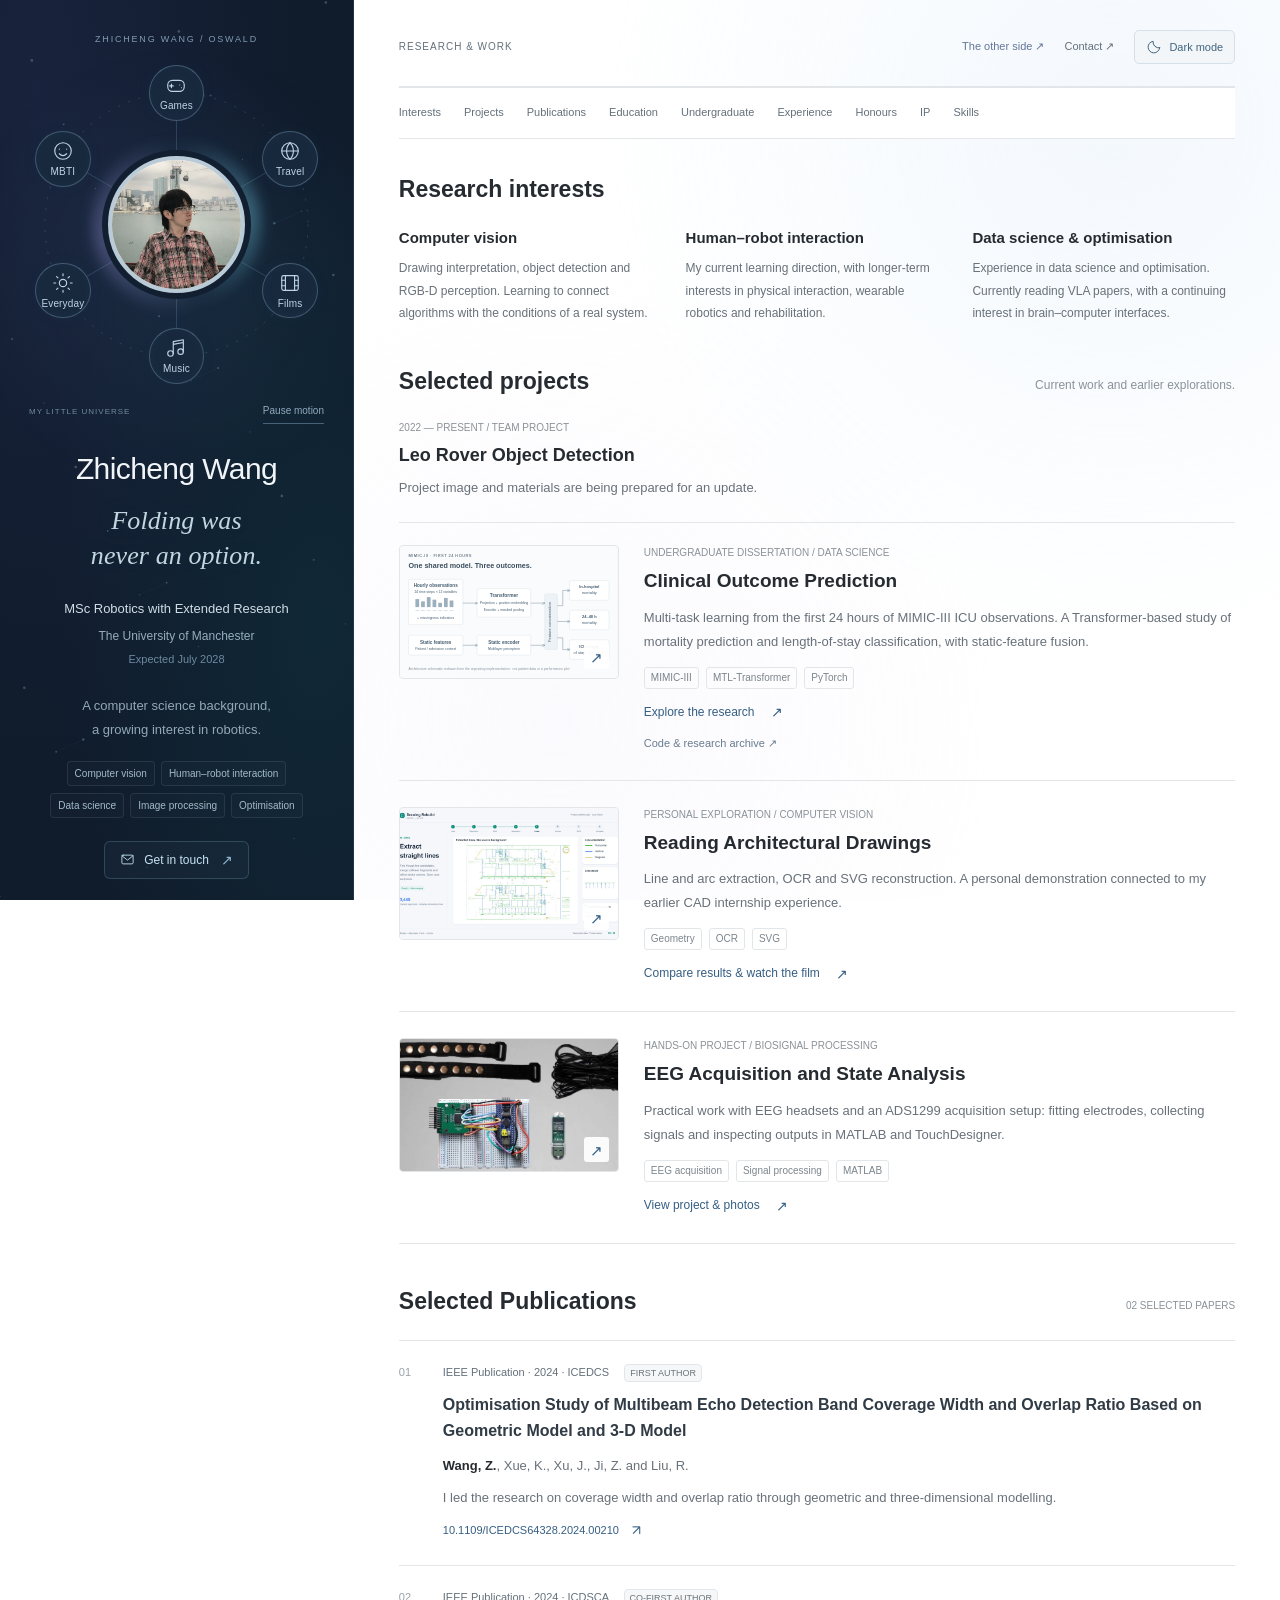
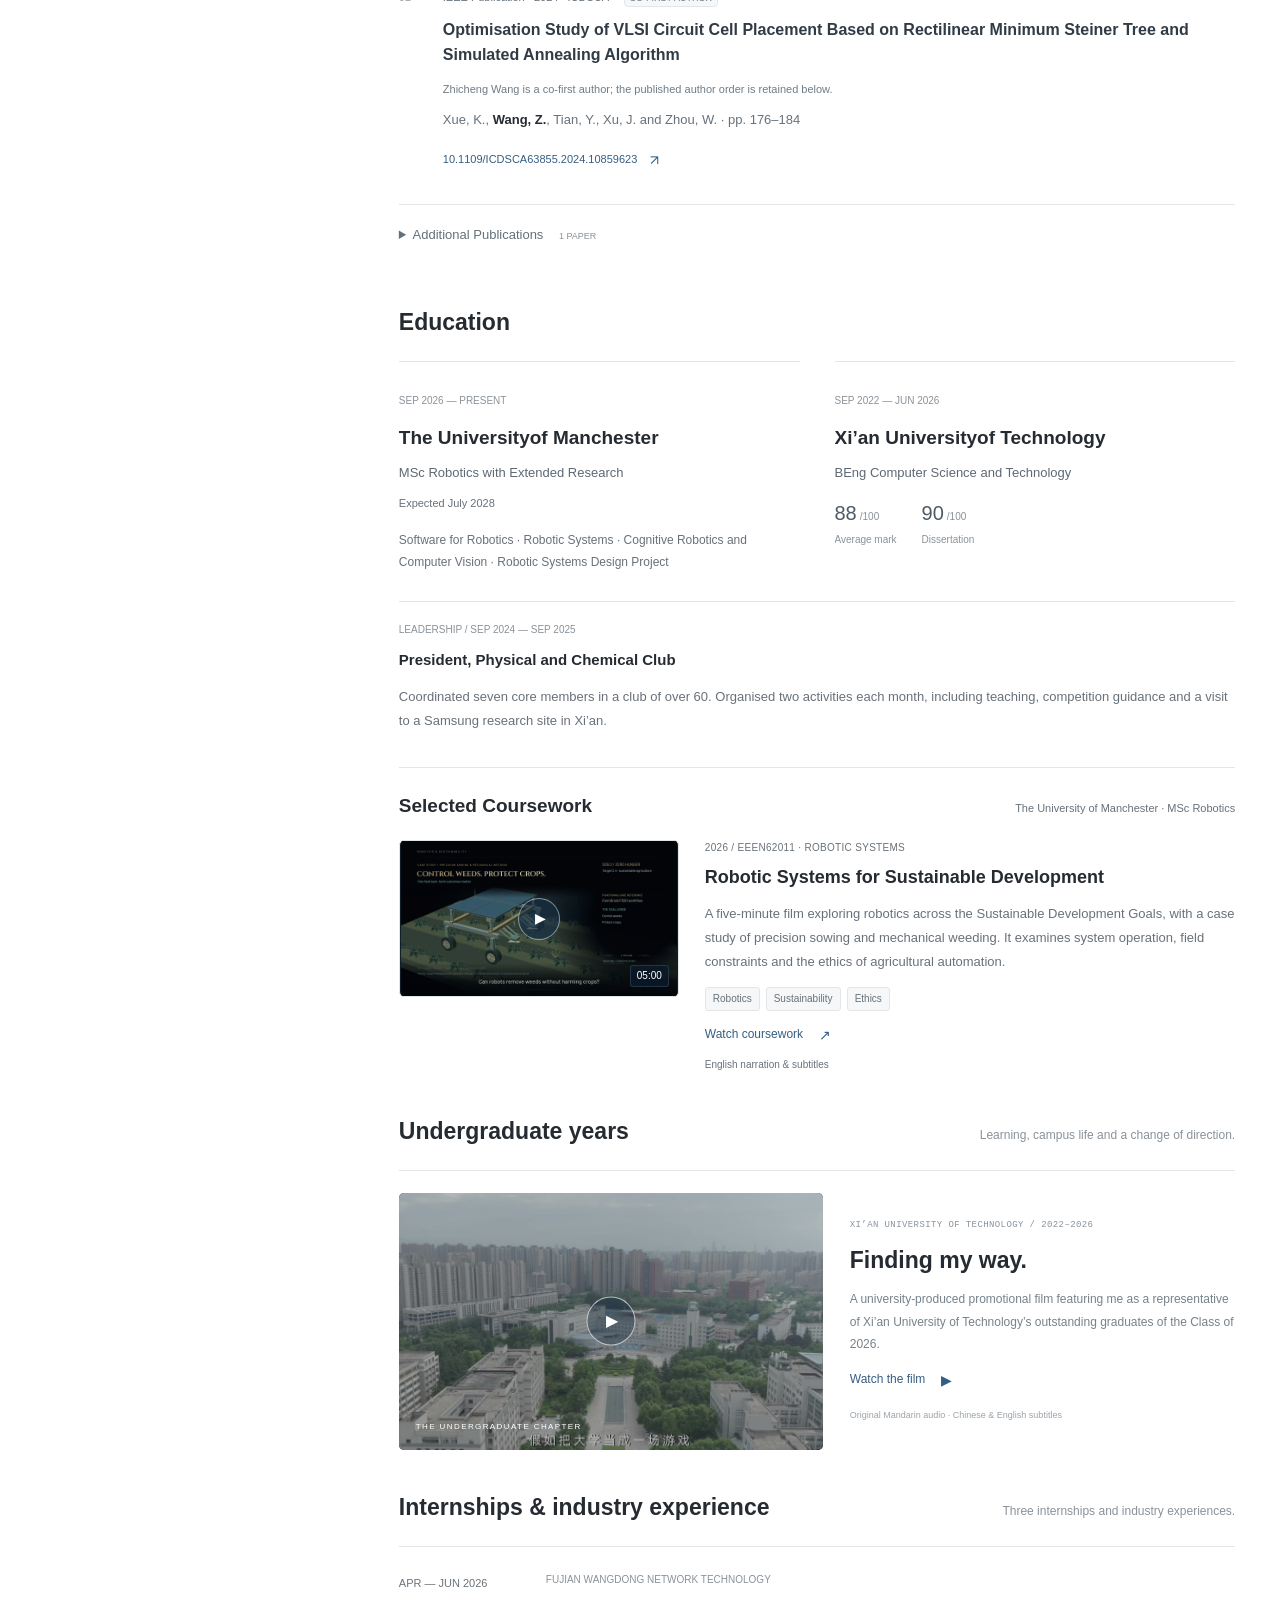
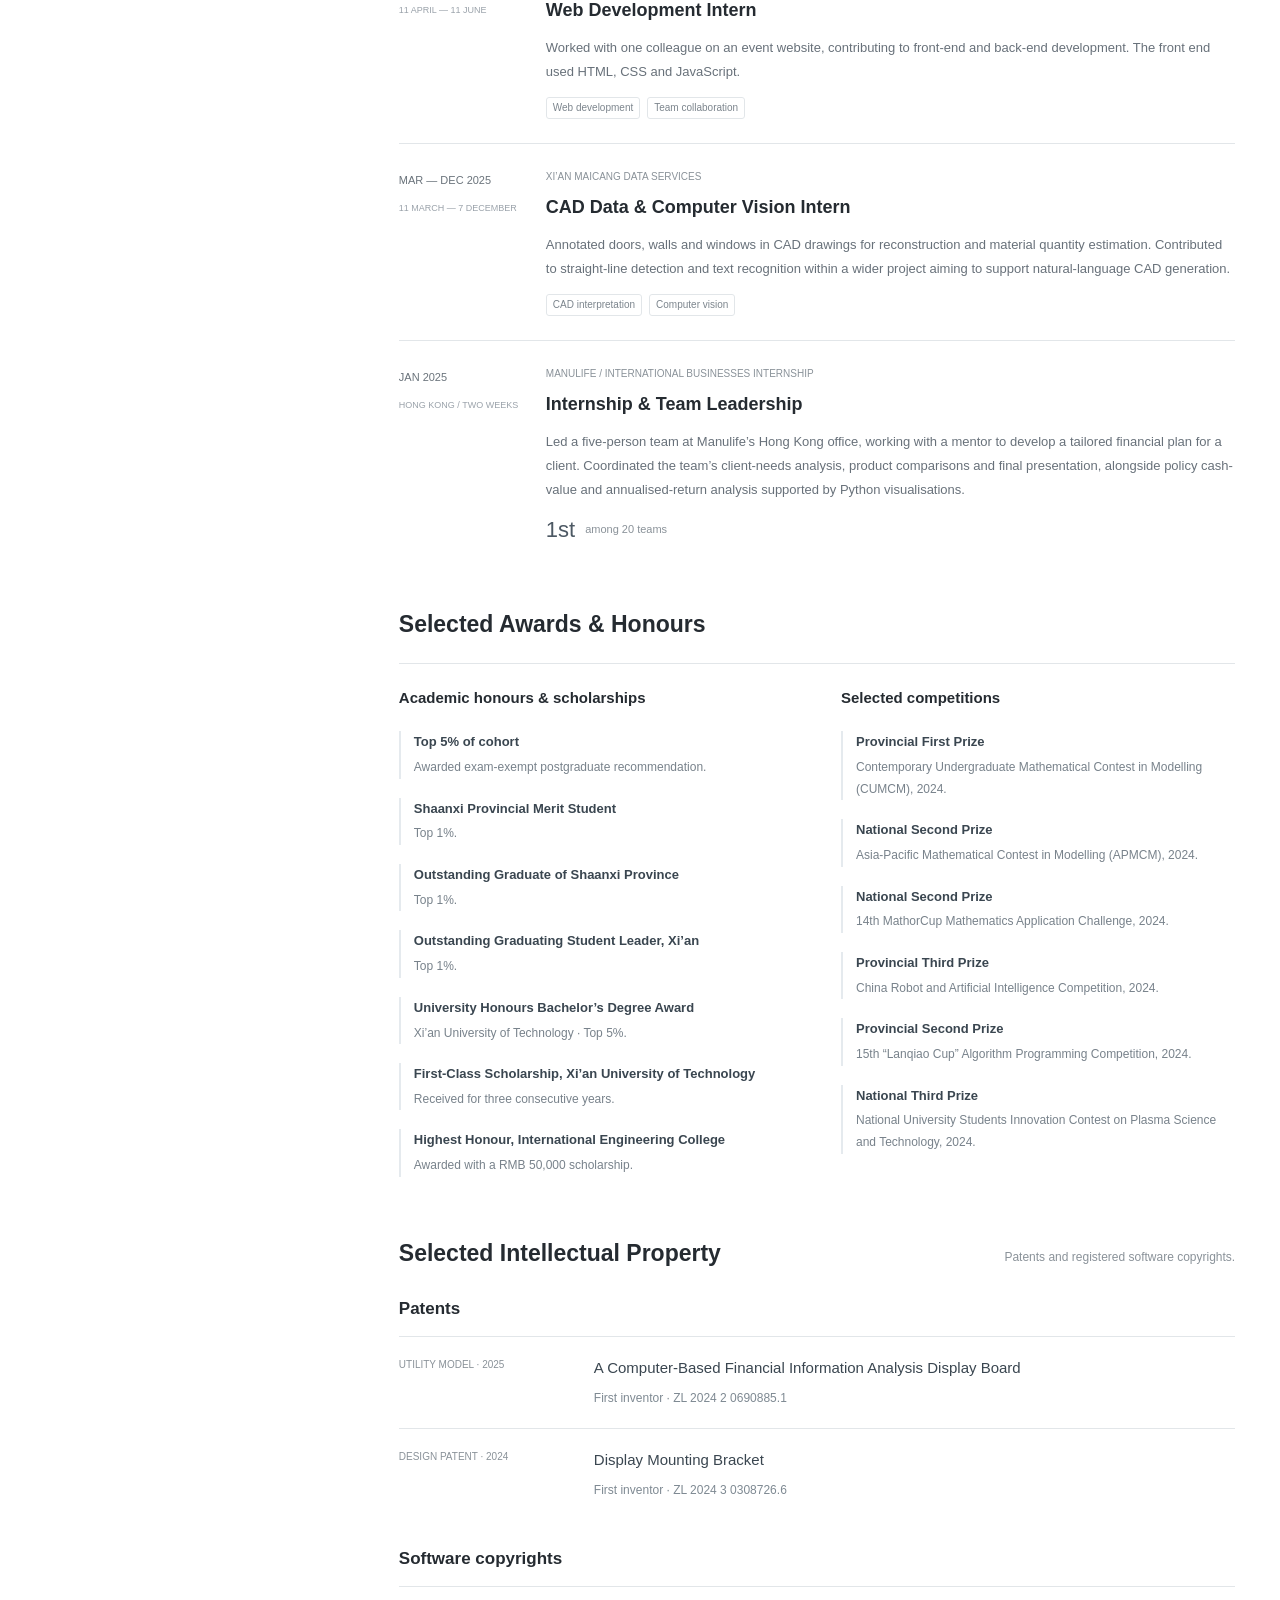
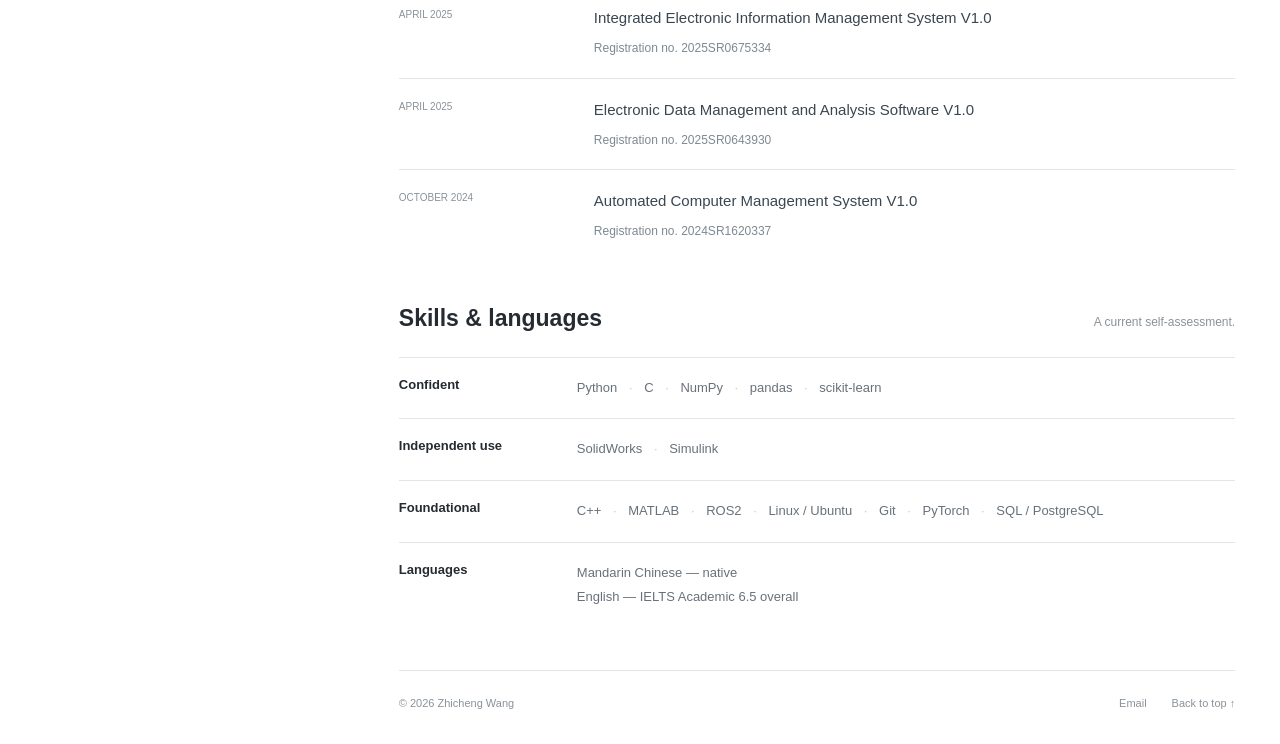
==== commit 894a24ec: "Update portfolio links for renamed GitHub account" ====
--- a/public/index.html
+++ b/public/index.html
@@ -1,2 +1,2 @@
-<!doctype html><html lang="en-GB"><head><meta charset="utf-8"><meta name="viewport" content="width=device-width,initial-scale=1"><meta name="theme-color" content="#ffffff"><meta name="description" content="Zhicheng Wang — MSc Robotics with Extended Research at the University of Manchester. Research interests, publications, selected projects and academic experience."><title>Zhicheng Wang — Academic Portfolio</title><link rel="icon" href="favicon.svg" type="image/svg+xml"><script src="academic-theme-init.js?v=20261028f"></script><link rel="stylesheet" href="site.css?v=20261028video"><link rel="stylesheet" href="academic.css?v=20261029sidelink2"><link rel="stylesheet" href="content-updates.css"><link rel="stylesheet" href="clinical-study.css"><link rel="stylesheet" href="eeg-study.css?v=20261028f"><link rel="stylesheet" href="profile-layout.css?v=20261028f"><link rel="stylesheet" href="profile-effects.css?v=20261029life"><link rel="stylesheet" href="academic-theme.css?v=20261029b"><link rel="stylesheet" href="coursework.css?v=20261029coursework"><script src="profile-effects.js?v=20261028f" defer></script><script src="site.js?v=20261028f" defer></script><script src="clinical-study.js" defer></script><script src="eeg-study.js?v=20261028f" defer></script><script src="app.js?v=20261029originalaudio" defer></script><script src="lab.js" defer></script><script src="discovery.js?v=20261029collections" defer></script></head><body class="research-page academic-page"><a class="skip-link" href="#main">Skip to content</a><div class="academic-shell" id="top"><aside class="profile-sidebar" id="about" aria-label="About Zhicheng Wang"><canvas class="profile-particles" aria-hidden="true"></canvas><div class="profile-inner"><p class="profile-kicker">ZHICHENG WANG / OSWALD</p><div class="profile-orbit"><div class="orbit-halo" aria-hidden="true"></div><div class="orbit-system"><svg class="orbit-connections" viewBox="0 0 320 320" aria-hidden="true"><circle cx="160" cy="160" r="132"/><path d="M160 160V28M160 160 274 94M160 160 274 226M160 160V292M160 160 46 226M160 160 46 94"/></svg><button class="orbit-node orbit-games" data-interest="games" aria-haspopup="dialog" aria-label="Explore Games"><svg viewBox="0 0 24 24" aria-hidden="true"><rect x="3" y="7" width="18" height="12" rx="5"/><path d="M7 11v4m-2-2h4m7-1h.01M18 15h.01"/></svg><span>Games</span></button><button class="orbit-node orbit-travel" data-interest="travel" aria-haspopup="dialog" aria-label="Explore Travel"><svg viewBox="0 0 24 24" aria-hidden="true"><circle cx="12" cy="12" r="9"/><path d="M3 12h18M12 3c5 5 5 13 0 18-5-5-5-13 0-18Z"/></svg><span>Travel</span></button><button class="orbit-node orbit-films" data-interest="films" aria-haspopup="dialog" aria-label="Explore Films"><svg viewBox="0 0 24 24" aria-hidden="true"><rect x="3" y="4" width="18" height="16" rx="2"/><path d="M7 4v16M17 4v16M3 9h4m-4 6h4m10-6h4m-4 6h4"/></svg><span>Films</span></button><button class="orbit-node orbit-music" data-interest="music" aria-haspopup="dialog" aria-label="Explore Music"><svg viewBox="0 0 24 24" aria-hidden="true"><path d="M9 18V5l11-2v13M9 8l11-2"/><ellipse cx="6" cy="18" rx="3" ry="3"/><ellipse cx="17" cy="16" rx="3" ry="3"/></svg><span>Music</span></button><button class="orbit-node orbit-everyday" data-interest="everyday" aria-haspopup="dialog" aria-label="Explore Everyday"><svg viewBox="0 0 24 24" aria-hidden="true"><circle cx="12" cy="12" r="4"/><path d="M12 2v2m0 16v2M2 12h2m16 0h2M5 5l1.5 1.5m11 11L19 19M5 19l1.5-1.5m11-11L19 5"/></svg><span>Everyday</span></button><button class="orbit-node orbit-mbti" data-interest="mbti" aria-haspopup="dialog" aria-label="Explore MBTI"><svg viewBox="0 0 24 24" aria-hidden="true"><circle cx="12" cy="12" r="9"/><path d="M8 10h.01M16 10h.01M8 15q4 4 8 0"/></svg><span>MBTI</span></button></div><button class="profile-avatar" id="profile-avatar" aria-label="Discover my other side" aria-haspopup="dialog"><img src="assets/profile-busan.png" alt="Zhicheng Wang in Busan" width="160" height="160"></button></div><div class="orbit-caption"><span>MY LITTLE UNIVERSE</span><button class="motion-toggle" aria-pressed="false">Pause motion</button></div><div class="profile-bio"><h1>Zhicheng Wang</h1><blockquote class="profile-motto"><em>Folding was<br>never an option.</em></blockquote><p class="profile-role">MSc Robotics with Extended Research</p><p class="profile-university">The University of Manchester<br><span>Expected July 2028</span></p><p class="profile-description">A computer science background,<br>a growing interest in robotics.</p><div class="profile-interests" aria-label="Areas of interest"><div><span>Computer vision</span><span>Human–robot interaction</span></div><div><span>Data science</span><span>Image processing</span><span>Optimisation</span></div></div><a class="profile-contact" href="mailto:zhicheng.wang-2@postgrad.manchester.ac.uk"><svg viewBox="0 0 24 24" aria-hidden="true"><rect x="3" y="5" width="18" height="14" rx="2"/><path d="m3 6 9 7 9-7"/></svg><span>Get in touch</span><span class="profile-contact-arrow" aria-hidden="true">↗</span></a></div></div></aside><main id="main" class="page-wrap" tabindex="-1"><div class="research-sky" aria-hidden="true"><i class="research-meteor meteor-0"></i><i class="research-meteor meteor-1"></i><i class="research-meteor meteor-2"></i><i class="research-meteor meteor-3"></i><i class="research-meteor meteor-4"></i><i class="research-meteor meteor-5"></i></div><header class="academic-header"><span>RESEARCH &amp; WORK</span><div class="academic-tools"><a class="personal-side-link" href="life.html">The other side ↗</a><a href="mailto:zhicheng.wang-2@postgrad.manchester.ac.uk">Contact ↗</a><button class="theme-toggle academic-theme-toggle" aria-label="Switch to dark theme" aria-pressed="false" title="Switch to dark theme"><svg class="theme-moon" viewBox="0 0 24 24" aria-hidden="true"><path d="M20.5 13.3A8.6 8.6 0 0 1 10.7 3.5 8.7 8.7 0 1 0 20.5 13.3Z"/></svg><svg class="theme-sun" viewBox="0 0 24 24" aria-hidden="true"><circle cx="12" cy="12" r="4"/><path d="M12 2v2m0 16v2M2 12h2m16 0h2M5 5l1.5 1.5m11 11L19 19M5 19l1.5-1.5m11-11L19 5"/></svg><span class="theme-toggle-label">Dark mode</span></button></div></header><nav class="research-nav" aria-label="Academic sections"><a href="#focus">Interests</a><a href="#projects">Projects</a><a href="#publications">Publications</a><a href="#education">Education</a><a href="#undergraduate">Undergraduate</a><a href="#experience">Experience</a><a href="#honours">Honours</a><a href="#intellectual-property">IP</a><a href="#skills">Skills</a></nav><section id="focus" class="section focus-section"><div class="section-heading"><div><h2>Research interests</h2></div></div><div class="focus-grid"><article><span>01</span><h3>Computer vision</h3><p>Drawing interpretation, object detection and RGB-D perception. Learning to connect algorithms with the conditions of a real system.</p></article><article><span>02</span><h3>Human–robot interaction</h3><p>My current learning direction, with longer-term interests in physical interaction, wearable robotics and rehabilitation.</p></article><article><span>03</span><h3>Data science & optimisation</h3><p>Experience in data science and optimisation. Currently reading VLA papers, with a continuing interest in brain–computer interfaces.</p></article></div></section><section id="projects" class="section"><div class="section-heading"><div><h2>Selected projects</h2></div><p>Current work and earlier explorations.</p></div><div class="research-projects"><article class="research-project pending-project"><div><p class="eyebrow">2022 — PRESENT / TEAM PROJECT</p><h3>Leo Rover Object Detection</h3><p class="materials-note">Project image and materials are being prepared for an update.</p></div></article><article class="research-project clinical-project" id="clinical-outcome-prediction"><button class="project-image" data-project="thesis" aria-label="Explore clinical outcome prediction"><img src="assets/clinical-model-overview.svg" alt="Multi-task Transformer with static-feature fusion and three clinical outcome heads" loading="lazy"><span class="project-image-arrow">↗</span></button><div><p class="eyebrow">UNDERGRADUATE DISSERTATION / DATA SCIENCE</p><h3>Clinical Outcome Prediction</h3><p>Multi-task learning from the first 24 hours of MIMIC-III ICU observations. A Transformer-based study of mortality prediction and length-of-stay classification, with static-feature fusion.</p><div class="tags"><span>MIMIC-III</span><span>MTL-Transformer</span><span>PyTorch</span></div><button class="text-button" data-project="thesis">Explore the research <span>↗</span></button><a class="clinical-source-link" href="https://github.com/JimmyHomeless/Data-Science" target="_blank" rel="noopener">Code &amp; research archive ↗</a></div></article><article class="research-project card"><button class="project-image" data-project="lines" aria-label="Explore architectural line detection"><img src="assets/lines.jpg" alt="Detected geometry from an architectural drawing" loading="lazy"><span class="project-image-arrow">↗</span></button><div><p class="eyebrow">PERSONAL EXPLORATION / COMPUTER VISION</p><h3>Reading Architectural Drawings</h3><p>Line and arc extraction, OCR and SVG reconstruction. A personal demonstration connected to my earlier CAD internship experience.</p><div class="tags"><span>Geometry</span><span>OCR</span><span>SVG</span></div><button class="text-button" data-project="lines">Compare results & watch the film <span>↗</span></button></div></article><article class="research-project eeg-project" id="eeg-acquisition-state-analysis"><button class="project-image" data-project="eeg" aria-label="Explore EEG acquisition and state analysis"><img src="assets/eeg-ads1299-prototype.jpg" alt="ADS1299 acquisition prototype with electrode straps and controller" loading="lazy"><span class="project-image-arrow">↗</span></button><div><p class="eyebrow">HANDS-ON PROJECT / BIOSIGNAL PROCESSING</p><h3>EEG Acquisition and State Analysis</h3><p>Practical work with EEG headsets and an ADS1299 acquisition setup: fitting electrodes, collecting signals and inspecting outputs in MATLAB and TouchDesigner.</p><div class="tags"><span>EEG acquisition</span><span>Signal processing</span><span>MATLAB</span></div><button class="text-button" data-project="eeg">View project &amp; photos <span>↗</span></button></div></article></div></section><section id="publications" class="section"><div class="section-heading"><div><h2>Selected Publications</h2></div><span class="count-label">02 SELECTED PAPERS</span></div><div class="publication-list"><article class="publication"><span class="paper-no">01</span><div><p class="eyebrow">IEEE Publication · 2024 · ICEDCS <span class="authorship">FIRST AUTHOR</span></p><h3>Optimisation Study of Multibeam Echo Detection Band Coverage Width and Overlap Ratio Based on Geometric Model and 3-D Model</h3><p class="authors"><strong>Wang, Z.</strong>, Xue, K., Xu, J., Ji, Z. and Liu, R.</p><p>I led the research on coverage width and overlap ratio through geometric and three-dimensional modelling.</p><a class="doi-link" href="https://doi.org/10.1109/ICEDCS64328.2024.00210" target="_blank" rel="noopener">10.1109/ICEDCS64328.2024.00210 <span>↗</span></a></div></article><article class="publication"><span class="paper-no">02</span><div><p class="eyebrow">IEEE Publication · 2024 · ICDSCA <span class="authorship">CO-FIRST AUTHOR</span></p><h3>Optimisation Study of VLSI Circuit Cell Placement Based on Rectilinear Minimum Steiner Tree and Simulated Annealing Algorithm</h3><p class="equal-contribution">Zhicheng Wang is a co-first author; the published author order is retained below.</p><p class="authors">Xue, K., <strong>Wang, Z.</strong>, Tian, Y., Xu, J. and Zhou, W. · pp. 176–184</p><a class="doi-link" href="https://doi.org/10.1109/ICDSCA63855.2024.10859623" target="_blank" rel="noopener">10.1109/ICDSCA63855.2024.10859623 <span>↗</span></a></div></article></div><details class="additional-publications"><summary>Additional Publications <span>1 PAPER</span></summary><article class="additional-paper"><p class="eyebrow">IEEE Publication · 2026 · ICPEGE <span class="authorship">CO-AUTHOR</span></p><h3>A Big Data–Driven Hybrid Algorithmic Framework for Intelligent Evaluation and ARMA(2,1)-Based Forecasting in New Energy Vehicle Systems</h3><p class="authors">Guo, S., Wang, Y., <strong>Wang, Z.</strong>, Zhang, S. and Luo, M.</p><p class="additional-venue">2026 IEEE International Conference on Power, Electronics and Green Energy (ICPEGE).</p><p class="additional-contribution">My contribution: participated in part of the framework design.</p><a class="doi-link" href="https://doi.org/10.1109/ICPEGE67691.2026.11451400" target="_blank" rel="noopener">10.1109/ICPEGE67691.2026.11451400 <span>↗</span></a></article></details></section><section id="education" class="section"><div class="section-heading"><div><h2>Education</h2></div></div><div class="education-grid"><article class="education-card card"><span class="education-dates">SEP 2026 — PRESENT</span><h3>The University<br>of Manchester</h3><p class="degree">MSc Robotics with Extended Research</p><span class="expected-pill">Expected July 2028</span><p class="course-list">Software for Robotics · Robotic Systems · Cognitive Robotics and Computer Vision · Robotic Systems Design Project</p></article><article class="education-card card"><span class="education-dates">SEP 2022 — JUN 2026</span><h3>Xi’an University<br>of Technology</h3><p class="degree">BEng Computer Science and Technology</p><div class="education-scores"><div><strong>88<span>/100</span></strong><p>Average mark</p></div><div><strong>90<span>/100</span></strong><p>Dissertation</p></div></div></article></div>
+<!doctype html><html lang="en-GB"><head><meta charset="utf-8"><meta name="viewport" content="width=device-width,initial-scale=1"><meta name="theme-color" content="#ffffff"><meta name="description" content="Zhicheng Wang — MSc Robotics with Extended Research at the University of Manchester. Research interests, publications, selected projects and academic experience."><title>Zhicheng Wang — Academic Portfolio</title><link rel="icon" href="favicon.svg" type="image/svg+xml"><script src="academic-theme-init.js?v=20261028f"></script><link rel="stylesheet" href="site.css?v=20261028video"><link rel="stylesheet" href="academic.css?v=20261029sidelink2"><link rel="stylesheet" href="content-updates.css"><link rel="stylesheet" href="clinical-study.css"><link rel="stylesheet" href="eeg-study.css?v=20261028f"><link rel="stylesheet" href="profile-layout.css?v=20261028f"><link rel="stylesheet" href="profile-effects.css?v=20261029life"><link rel="stylesheet" href="academic-theme.css?v=20261029b"><link rel="stylesheet" href="coursework.css?v=20261029coursework"><script src="profile-effects.js?v=20261028f" defer></script><script src="site.js?v=20261028f" defer></script><script src="clinical-study.js" defer></script><script src="eeg-study.js?v=20261028f" defer></script><script src="app.js?v=20261029originalaudio" defer></script><script src="lab.js" defer></script><script src="discovery.js?v=20261029collections" defer></script></head><body class="research-page academic-page"><a class="skip-link" href="#main">Skip to content</a><div class="academic-shell" id="top"><aside class="profile-sidebar" id="about" aria-label="About Zhicheng Wang"><canvas class="profile-particles" aria-hidden="true"></canvas><div class="profile-inner"><p class="profile-kicker">ZHICHENG WANG / OSWALD</p><div class="profile-orbit"><div class="orbit-halo" aria-hidden="true"></div><div class="orbit-system"><svg class="orbit-connections" viewBox="0 0 320 320" aria-hidden="true"><circle cx="160" cy="160" r="132"/><path d="M160 160V28M160 160 274 94M160 160 274 226M160 160V292M160 160 46 226M160 160 46 94"/></svg><button class="orbit-node orbit-games" data-interest="games" aria-haspopup="dialog" aria-label="Explore Games"><svg viewBox="0 0 24 24" aria-hidden="true"><rect x="3" y="7" width="18" height="12" rx="5"/><path d="M7 11v4m-2-2h4m7-1h.01M18 15h.01"/></svg><span>Games</span></button><button class="orbit-node orbit-travel" data-interest="travel" aria-haspopup="dialog" aria-label="Explore Travel"><svg viewBox="0 0 24 24" aria-hidden="true"><circle cx="12" cy="12" r="9"/><path d="M3 12h18M12 3c5 5 5 13 0 18-5-5-5-13 0-18Z"/></svg><span>Travel</span></button><button class="orbit-node orbit-films" data-interest="films" aria-haspopup="dialog" aria-label="Explore Films"><svg viewBox="0 0 24 24" aria-hidden="true"><rect x="3" y="4" width="18" height="16" rx="2"/><path d="M7 4v16M17 4v16M3 9h4m-4 6h4m10-6h4m-4 6h4"/></svg><span>Films</span></button><button class="orbit-node orbit-music" data-interest="music" aria-haspopup="dialog" aria-label="Explore Music"><svg viewBox="0 0 24 24" aria-hidden="true"><path d="M9 18V5l11-2v13M9 8l11-2"/><ellipse cx="6" cy="18" rx="3" ry="3"/><ellipse cx="17" cy="16" rx="3" ry="3"/></svg><span>Music</span></button><button class="orbit-node orbit-everyday" data-interest="everyday" aria-haspopup="dialog" aria-label="Explore Everyday"><svg viewBox="0 0 24 24" aria-hidden="true"><circle cx="12" cy="12" r="4"/><path d="M12 2v2m0 16v2M2 12h2m16 0h2M5 5l1.5 1.5m11 11L19 19M5 19l1.5-1.5m11-11L19 5"/></svg><span>Everyday</span></button><button class="orbit-node orbit-mbti" data-interest="mbti" aria-haspopup="dialog" aria-label="Explore MBTI"><svg viewBox="0 0 24 24" aria-hidden="true"><circle cx="12" cy="12" r="9"/><path d="M8 10h.01M16 10h.01M8 15q4 4 8 0"/></svg><span>MBTI</span></button></div><button class="profile-avatar" id="profile-avatar" aria-label="Discover my other side" aria-haspopup="dialog"><img src="assets/profile-busan.png" alt="Zhicheng Wang in Busan" width="160" height="160"></button></div><div class="orbit-caption"><span>MY LITTLE UNIVERSE</span><button class="motion-toggle" aria-pressed="false">Pause motion</button></div><div class="profile-bio"><h1>Zhicheng Wang</h1><blockquote class="profile-motto"><em>Folding was<br>never an option.</em></blockquote><p class="profile-role">MSc Robotics with Extended Research</p><p class="profile-university">The University of Manchester<br><span>Expected July 2028</span></p><p class="profile-description">A computer science background,<br>a growing interest in robotics.</p><div class="profile-interests" aria-label="Areas of interest"><div><span>Computer vision</span><span>Human–robot interaction</span></div><div><span>Data science</span><span>Image processing</span><span>Optimisation</span></div></div><a class="profile-contact" href="mailto:zhicheng.wang-2@postgrad.manchester.ac.uk"><svg viewBox="0 0 24 24" aria-hidden="true"><rect x="3" y="5" width="18" height="14" rx="2"/><path d="m3 6 9 7 9-7"/></svg><span>Get in touch</span><span class="profile-contact-arrow" aria-hidden="true">↗</span></a></div></div></aside><main id="main" class="page-wrap" tabindex="-1"><div class="research-sky" aria-hidden="true"><i class="research-meteor meteor-0"></i><i class="research-meteor meteor-1"></i><i class="research-meteor meteor-2"></i><i class="research-meteor meteor-3"></i><i class="research-meteor meteor-4"></i><i class="research-meteor meteor-5"></i></div><header class="academic-header"><span>RESEARCH &amp; WORK</span><div class="academic-tools"><a class="personal-side-link" href="life.html">The other side ↗</a><a href="mailto:zhicheng.wang-2@postgrad.manchester.ac.uk">Contact ↗</a><button class="theme-toggle academic-theme-toggle" aria-label="Switch to dark theme" aria-pressed="false" title="Switch to dark theme"><svg class="theme-moon" viewBox="0 0 24 24" aria-hidden="true"><path d="M20.5 13.3A8.6 8.6 0 0 1 10.7 3.5 8.7 8.7 0 1 0 20.5 13.3Z"/></svg><svg class="theme-sun" viewBox="0 0 24 24" aria-hidden="true"><circle cx="12" cy="12" r="4"/><path d="M12 2v2m0 16v2M2 12h2m16 0h2M5 5l1.5 1.5m11 11L19 19M5 19l1.5-1.5m11-11L19 5"/></svg><span class="theme-toggle-label">Dark mode</span></button></div></header><nav class="research-nav" aria-label="Academic sections"><a href="#focus">Interests</a><a href="#projects">Projects</a><a href="#publications">Publications</a><a href="#education">Education</a><a href="#undergraduate">Undergraduate</a><a href="#experience">Experience</a><a href="#honours">Honours</a><a href="#intellectual-property">IP</a><a href="#skills">Skills</a></nav><section id="focus" class="section focus-section"><div class="section-heading"><div><h2>Research interests</h2></div></div><div class="focus-grid"><article><span>01</span><h3>Computer vision</h3><p>Drawing interpretation, object detection and RGB-D perception. Learning to connect algorithms with the conditions of a real system.</p></article><article><span>02</span><h3>Human–robot interaction</h3><p>My current learning direction, with longer-term interests in physical interaction, wearable robotics and rehabilitation.</p></article><article><span>03</span><h3>Data science & optimisation</h3><p>Experience in data science and optimisation. Currently reading VLA papers, with a continuing interest in brain–computer interfaces.</p></article></div></section><section id="projects" class="section"><div class="section-heading"><div><h2>Selected projects</h2></div><p>Current work and earlier explorations.</p></div><div class="research-projects"><article class="research-project pending-project"><div><p class="eyebrow">2022 — PRESENT / TEAM PROJECT</p><h3>Leo Rover Object Detection</h3><p class="materials-note">Project image and materials are being prepared for an update.</p></div></article><article class="research-project clinical-project" id="clinical-outcome-prediction"><button class="project-image" data-project="thesis" aria-label="Explore clinical outcome prediction"><img src="assets/clinical-model-overview.svg" alt="Multi-task Transformer with static-feature fusion and three clinical outcome heads" loading="lazy"><span class="project-image-arrow">↗</span></button><div><p class="eyebrow">UNDERGRADUATE DISSERTATION / DATA SCIENCE</p><h3>Clinical Outcome Prediction</h3><p>Multi-task learning from the first 24 hours of MIMIC-III ICU observations. A Transformer-based study of mortality prediction and length-of-stay classification, with static-feature fusion.</p><div class="tags"><span>MIMIC-III</span><span>MTL-Transformer</span><span>PyTorch</span></div><button class="text-button" data-project="thesis">Explore the research <span>↗</span></button><a class="clinical-source-link" href="https://github.com/OnlyOswaldWang/Data-Science" target="_blank" rel="noopener">Code &amp; research archive ↗</a></div></article><article class="research-project card"><button class="project-image" data-project="lines" aria-label="Explore architectural line detection"><img src="assets/lines.jpg" alt="Detected geometry from an architectural drawing" loading="lazy"><span class="project-image-arrow">↗</span></button><div><p class="eyebrow">PERSONAL EXPLORATION / COMPUTER VISION</p><h3>Reading Architectural Drawings</h3><p>Line and arc extraction, OCR and SVG reconstruction. A personal demonstration connected to my earlier CAD internship experience.</p><div class="tags"><span>Geometry</span><span>OCR</span><span>SVG</span></div><button class="text-button" data-project="lines">Compare results & watch the film <span>↗</span></button></div></article><article class="research-project eeg-project" id="eeg-acquisition-state-analysis"><button class="project-image" data-project="eeg" aria-label="Explore EEG acquisition and state analysis"><img src="assets/eeg-ads1299-prototype.jpg" alt="ADS1299 acquisition prototype with electrode straps and controller" loading="lazy"><span class="project-image-arrow">↗</span></button><div><p class="eyebrow">HANDS-ON PROJECT / BIOSIGNAL PROCESSING</p><h3>EEG Acquisition and State Analysis</h3><p>Practical work with EEG headsets and an ADS1299 acquisition setup: fitting electrodes, collecting signals and inspecting outputs in MATLAB and TouchDesigner.</p><div class="tags"><span>EEG acquisition</span><span>Signal processing</span><span>MATLAB</span></div><button class="text-button" data-project="eeg">View project &amp; photos <span>↗</span></button></div></article></div></section><section id="publications" class="section"><div class="section-heading"><div><h2>Selected Publications</h2></div><span class="count-label">02 SELECTED PAPERS</span></div><div class="publication-list"><article class="publication"><span class="paper-no">01</span><div><p class="eyebrow">IEEE Publication · 2024 · ICEDCS <span class="authorship">FIRST AUTHOR</span></p><h3>Optimisation Study of Multibeam Echo Detection Band Coverage Width and Overlap Ratio Based on Geometric Model and 3-D Model</h3><p class="authors"><strong>Wang, Z.</strong>, Xue, K., Xu, J., Ji, Z. and Liu, R.</p><p>I led the research on coverage width and overlap ratio through geometric and three-dimensional modelling.</p><a class="doi-link" href="https://doi.org/10.1109/ICEDCS64328.2024.00210" target="_blank" rel="noopener">10.1109/ICEDCS64328.2024.00210 <span>↗</span></a></div></article><article class="publication"><span class="paper-no">02</span><div><p class="eyebrow">IEEE Publication · 2024 · ICDSCA <span class="authorship">CO-FIRST AUTHOR</span></p><h3>Optimisation Study of VLSI Circuit Cell Placement Based on Rectilinear Minimum Steiner Tree and Simulated Annealing Algorithm</h3><p class="equal-contribution">Zhicheng Wang is a co-first author; the published author order is retained below.</p><p class="authors">Xue, K., <strong>Wang, Z.</strong>, Tian, Y., Xu, J. and Zhou, W. · pp. 176–184</p><a class="doi-link" href="https://doi.org/10.1109/ICDSCA63855.2024.10859623" target="_blank" rel="noopener">10.1109/ICDSCA63855.2024.10859623 <span>↗</span></a></div></article></div><details class="additional-publications"><summary>Additional Publications <span>1 PAPER</span></summary><article class="additional-paper"><p class="eyebrow">IEEE Publication · 2026 · ICPEGE <span class="authorship">CO-AUTHOR</span></p><h3>A Big Data–Driven Hybrid Algorithmic Framework for Intelligent Evaluation and ARMA(2,1)-Based Forecasting in New Energy Vehicle Systems</h3><p class="authors">Guo, S., Wang, Y., <strong>Wang, Z.</strong>, Zhang, S. and Luo, M.</p><p class="additional-venue">2026 IEEE International Conference on Power, Electronics and Green Energy (ICPEGE).</p><p class="additional-contribution">My contribution: participated in part of the framework design.</p><a class="doi-link" href="https://doi.org/10.1109/ICPEGE67691.2026.11451400" target="_blank" rel="noopener">10.1109/ICPEGE67691.2026.11451400 <span>↗</span></a></article></details></section><section id="education" class="section"><div class="section-heading"><div><h2>Education</h2></div></div><div class="education-grid"><article class="education-card card"><span class="education-dates">SEP 2026 — PRESENT</span><h3>The University<br>of Manchester</h3><p class="degree">MSc Robotics with Extended Research</p><span class="expected-pill">Expected July 2028</span><p class="course-list">Software for Robotics · Robotic Systems · Cognitive Robotics and Computer Vision · Robotic Systems Design Project</p></article><article class="education-card card"><span class="education-dates">SEP 2022 — JUN 2026</span><h3>Xi’an University<br>of Technology</h3><p class="degree">BEng Computer Science and Technology</p><div class="education-scores"><div><strong>88<span>/100</span></strong><p>Average mark</p></div><div><strong>90<span>/100</span></strong><p>Dissertation</p></div></div></article></div>
 <div class="undergrad-grid leadership-only"><article class="undergrad-note"><p class="eyebrow">LEADERSHIP / SEP 2024 — SEP 2025</p><h3>President, Physical and Chemical Club</h3><p>Coordinated seven core members in a club of over 60. Organised two activities each month, including teaching, competition guidance and a visit to a Samsung research site in Xi’an.</p></article></div><div class="coursework-section" id="selected-coursework" aria-labelledby="coursework-heading"><div class="coursework-heading"><h3 id="coursework-heading">Selected Coursework</h3><p>The University of Manchester · MSc Robotics</p></div><article class="coursework-entry"><button class="coursework-preview" data-project="coursework" aria-label="Watch Robotic Systems for Sustainable Development"><img src="assets/robotics-sdg-coursework.jpg" alt="A frame from the coursework film illustrating an agricultural robot and mechanical weeding" loading="lazy"><span class="coursework-play" aria-hidden="true">▶</span><span class="coursework-duration">05:00</span></button><div><p class="eyebrow">2026 / EEEN62011 · ROBOTIC SYSTEMS</p><h4>Robotic Systems for Sustainable Development</h4><p>A five-minute film exploring robotics across the Sustainable Development Goals, with a case study of precision sowing and mechanical weeding. It examines system operation, field constraints and the ethics of agricultural automation.</p><div class="coursework-tags"><span>Robotics</span><span>Sustainability</span><span>Ethics</span></div><button class="text-button" data-project="coursework">Watch coursework <span>↗</span></button><p class="coursework-language">English narration &amp; subtitles</p></div></article></div></section><section class="section undergraduate-section" id="undergraduate"><div class="section-heading"><div><h2>Undergraduate years</h2></div><p>Learning, campus life and a change of direction.</p></div><article class="undergraduate-feature"><button class="undergraduate-poster" data-video="university" aria-label="Watch my undergraduate film"><img src="assets/university.jpg" alt="Xi’an University of Technology campus from my undergraduate film" loading="lazy"><span class="film-play" aria-hidden="true">▶</span><span class="film-poster-label">THE UNDERGRADUATE CHAPTER</span></button><div><p class="eyebrow">XI’AN UNIVERSITY OF TECHNOLOGY / 2022–2026</p><h3>Finding my way.</h3><p>A university-produced promotional film featuring me as a representative of Xi’an University of Technology’s outstanding graduates of the Class of 2026.</p><button class="text-button" data-video="university">Watch the film <span>▶</span></button><p class="film-language">Original Mandarin audio · Chinese &amp; English subtitles</p></div></article></section><section id="experience" class="section"><div class="section-heading"><div><h2>Internships & industry experience</h2></div><p>Three internships and industry experiences.</p></div><div class="experience-list"><article class="experience"><div class="experience-date">APR — JUN 2026<span>11 APRIL — 11 JUNE</span></div><div><p class="eyebrow">FUJIAN WANGDONG NETWORK TECHNOLOGY</p><h3>Web Development Intern</h3><p>Worked with one colleague on an event website, contributing to front-end and back-end development. The front end used HTML, CSS and JavaScript.</p><div class="tags"><span>Web development</span><span>Team collaboration</span></div></div></article><article class="experience"><div class="experience-date">MAR — DEC 2025<span><time datetime="2025-03-11">11 MARCH</time> — <time datetime="2025-12-07">7 DECEMBER</time></span></div><div><p class="eyebrow">XI’AN MAICANG DATA SERVICES</p><h3>CAD Data & Computer Vision Intern</h3><p>Annotated doors, walls and windows in CAD drawings for reconstruction and material quantity estimation. Contributed to straight-line detection and text recognition within a wider project aiming to support natural-language CAD generation.</p><div class="tags"><span>CAD interpretation</span><span>Computer vision</span></div></div></article><article class="experience"><div class="experience-date">JAN 2025<span>HONG KONG / TWO WEEKS</span></div><div><p class="eyebrow">MANULIFE / INTERNATIONAL BUSINESSES INTERNSHIP</p><h3>Internship & Team Leadership</h3><p>Led a five-person team at Manulife’s Hong Kong office, working with a mentor to develop a tailored financial plan for a client. Coordinated the team’s client-needs analysis, product comparisons and final presentation, alongside policy cash-value and annualised-return analysis supported by Python visualisations.</p><div class="achievement"><strong>1st</strong><span>among 20 teams</span></div></div></article></div></section><section id="honours" class="section"><div class="section-heading"><div><h2>Selected Awards &amp; Honours</h2></div></div><div class="honours-grid"><div><h3>Academic honours &amp; scholarships</h3><ul class="honours-list"><li><strong>Top 5% of cohort</strong><span>Awarded exam-exempt postgraduate recommendation.</span></li><li><strong>Shaanxi Provincial Merit Student</strong><span>Top 1%.</span></li><li><strong>Outstanding Graduate of Shaanxi Province</strong><span>Top 1%.</span></li><li><strong>Outstanding Graduating Student Leader, Xi’an</strong><span>Top 1%.</span></li><li><strong>University Honours Bachelor’s Degree Award</strong><span>Xi’an University of Technology · Top 5%.</span></li><li><strong>First-Class Scholarship, Xi’an University of Technology</strong><span>Received for three consecutive years.</span></li><li><strong>Highest Honour, International Engineering College</strong><span>Awarded with a RMB 50,000 scholarship.</span></li></ul></div><div><h3>Selected competitions</h3><ul class="honours-list"><li><strong>Provincial First Prize</strong><span>Contemporary Undergraduate Mathematical Contest in Modelling (CUMCM), 2024.</span></li><li><strong>National Second Prize</strong><span>Asia-Pacific Mathematical Contest in Modelling (APMCM), 2024.</span></li><li><strong>National Second Prize</strong><span>14th MathorCup Mathematics Application Challenge, 2024.</span></li><li><strong>Provincial Third Prize</strong><span>China Robot and Artificial Intelligence Competition, 2024.</span></li><li><strong>Provincial Second Prize</strong><span>15th “Lanqiao Cup” Algorithm Programming Competition, 2024.</span></li><li><strong>National Third Prize</strong><span>National University Students Innovation Contest on Plasma Science and Technology, 2024.</span></li></ul></div></div></section><section id="intellectual-property" class="section intellectual-property-section"><div class="section-heading"><div><h2>Selected Intellectual Property</h2></div><p>Patents and registered software copyrights.</p></div><h3 class="ip-group-title">Patents</h3><div class="ip-record"><span class="ip-type">UTILITY MODEL · 2025</span><div><h4>A Computer-Based Financial Information Analysis Display Board</h4><p>First inventor · ZL 2024 2 0690885.1</p></div></div><div class="ip-record"><span class="ip-type">DESIGN PATENT · 2024</span><div><h4>Display Mounting Bracket</h4><p>First inventor · ZL 2024 3 0308726.6</p></div></div><h3 class="ip-group-title">Software copyrights</h3><div class="ip-record"><span class="ip-type">APRIL 2025</span><div><h4>Integrated Electronic Information Management System V1.0</h4><p>Registration no. 2025SR0675334</p></div></div><div class="ip-record"><span class="ip-type">APRIL 2025</span><div><h4>Electronic Data Management and Analysis Software V1.0</h4><p>Registration no. 2025SR0643930</p></div></div><div class="ip-record"><span class="ip-type">OCTOBER 2024</span><div><h4>Automated Computer Management System V1.0</h4><p>Registration no. 2024SR1620337</p></div></div></section><section id="skills" class="section"><div class="section-heading"><div><h2>Skills & languages</h2></div><p>A current self-assessment.</p></div><div class="skill-rows"><div><h3>Confident</h3><p>Python <span>·</span> C <span>·</span> NumPy <span>·</span> pandas <span>·</span> scikit-learn</p></div><div><h3>Independent use</h3><p>SolidWorks <span>·</span> Simulink</p></div><div><h3>Foundational</h3><p>C++ <span>·</span> MATLAB <span>·</span> ROS2 <span>·</span> Linux / Ubuntu <span>·</span> Git <span>·</span> PyTorch <span>·</span> SQL / PostgreSQL</p></div><div><h3>Languages</h3><p>Mandarin Chinese — native<br>English — IELTS Academic 6.5 overall</p></div></div></section><footer class="academic-footer"><span>© <span id="year">2026</span> Zhicheng Wang</span><a href="mailto:zhicheng.wang-2@postgrad.manchester.ac.uk">Email</a><a href="#top">Back to top ↑</a></footer></main></div><dialog id="project-dialog" aria-labelledby="dialog-title"><div class="dialog-toolbar"><span>ZHICHENG WANG / PROJECT NOTES</span><button class="close-dialog" aria-label="Close project">Close ×</button></div><div id="dialog-content"></div></dialog><dialog class="discovery-dialog" id="discovery-dialog" aria-labelledby="discovery-title"><button class="discovery-close" aria-label="Close discovery">×</button><span class="discovery-symbol" aria-hidden="true">✧</span><h2 id="discovery-title">You found a new world.</h2><p>Welcome to my other side.</p><p class="discovery-description">Away from research: games, films, music, travel,<br>and a little more about Oswald.</p><div class="discovery-actions"><a href="life.html" class="discovery-enter">Explore my other side ↗</a><button class="discovery-stay">Back to research</button></div></dialog><dialog class="interest-dialog" id="interest-dialog" aria-labelledby="interest-title"><button class="interest-close" aria-label="Close interest">Close ×</button><p class="interest-kicker">BEYOND RESEARCH</p><div class="interest-icon" aria-hidden="true"></div><h2 id="interest-title"></h2><p class="interest-copy"></p><div class="interest-tags"></div><div class="interest-preview" hidden></div><a class="interest-more" href="life.html">A little more about me ↗</a></dialog></body></html>
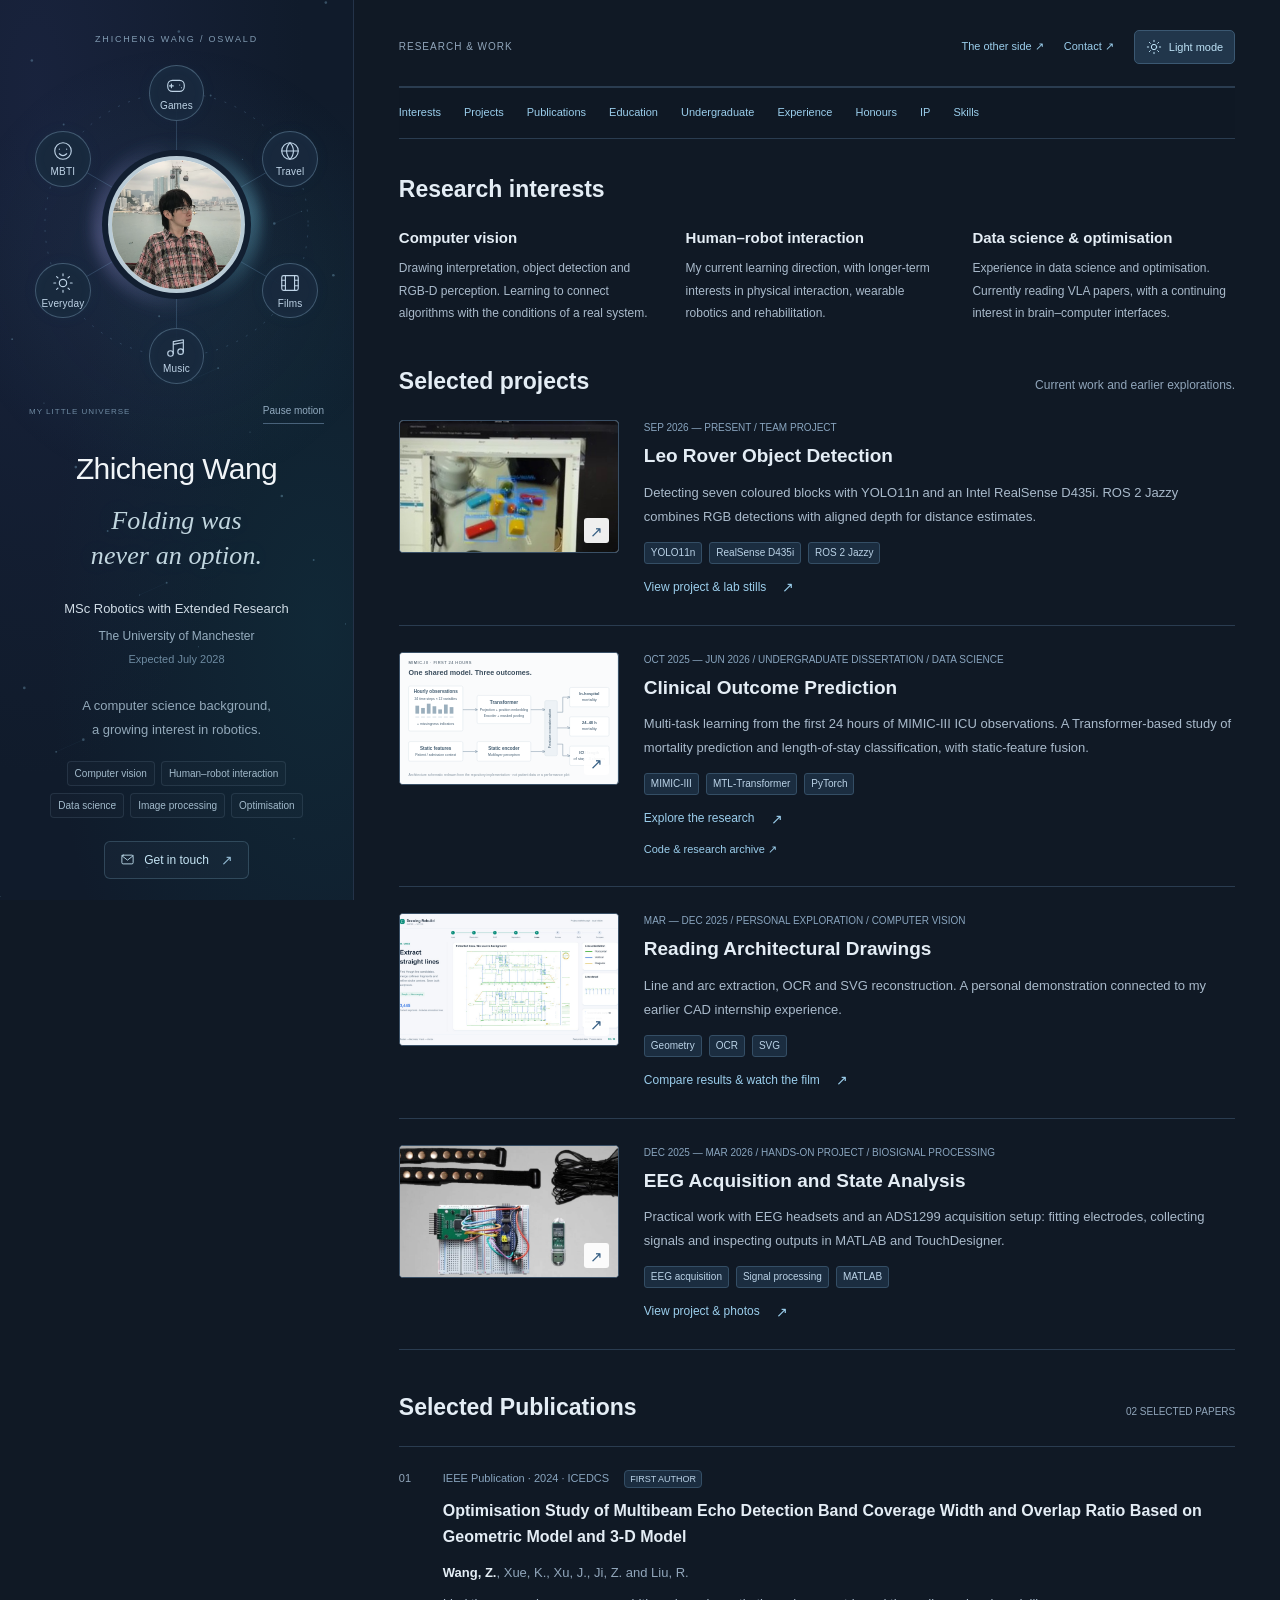
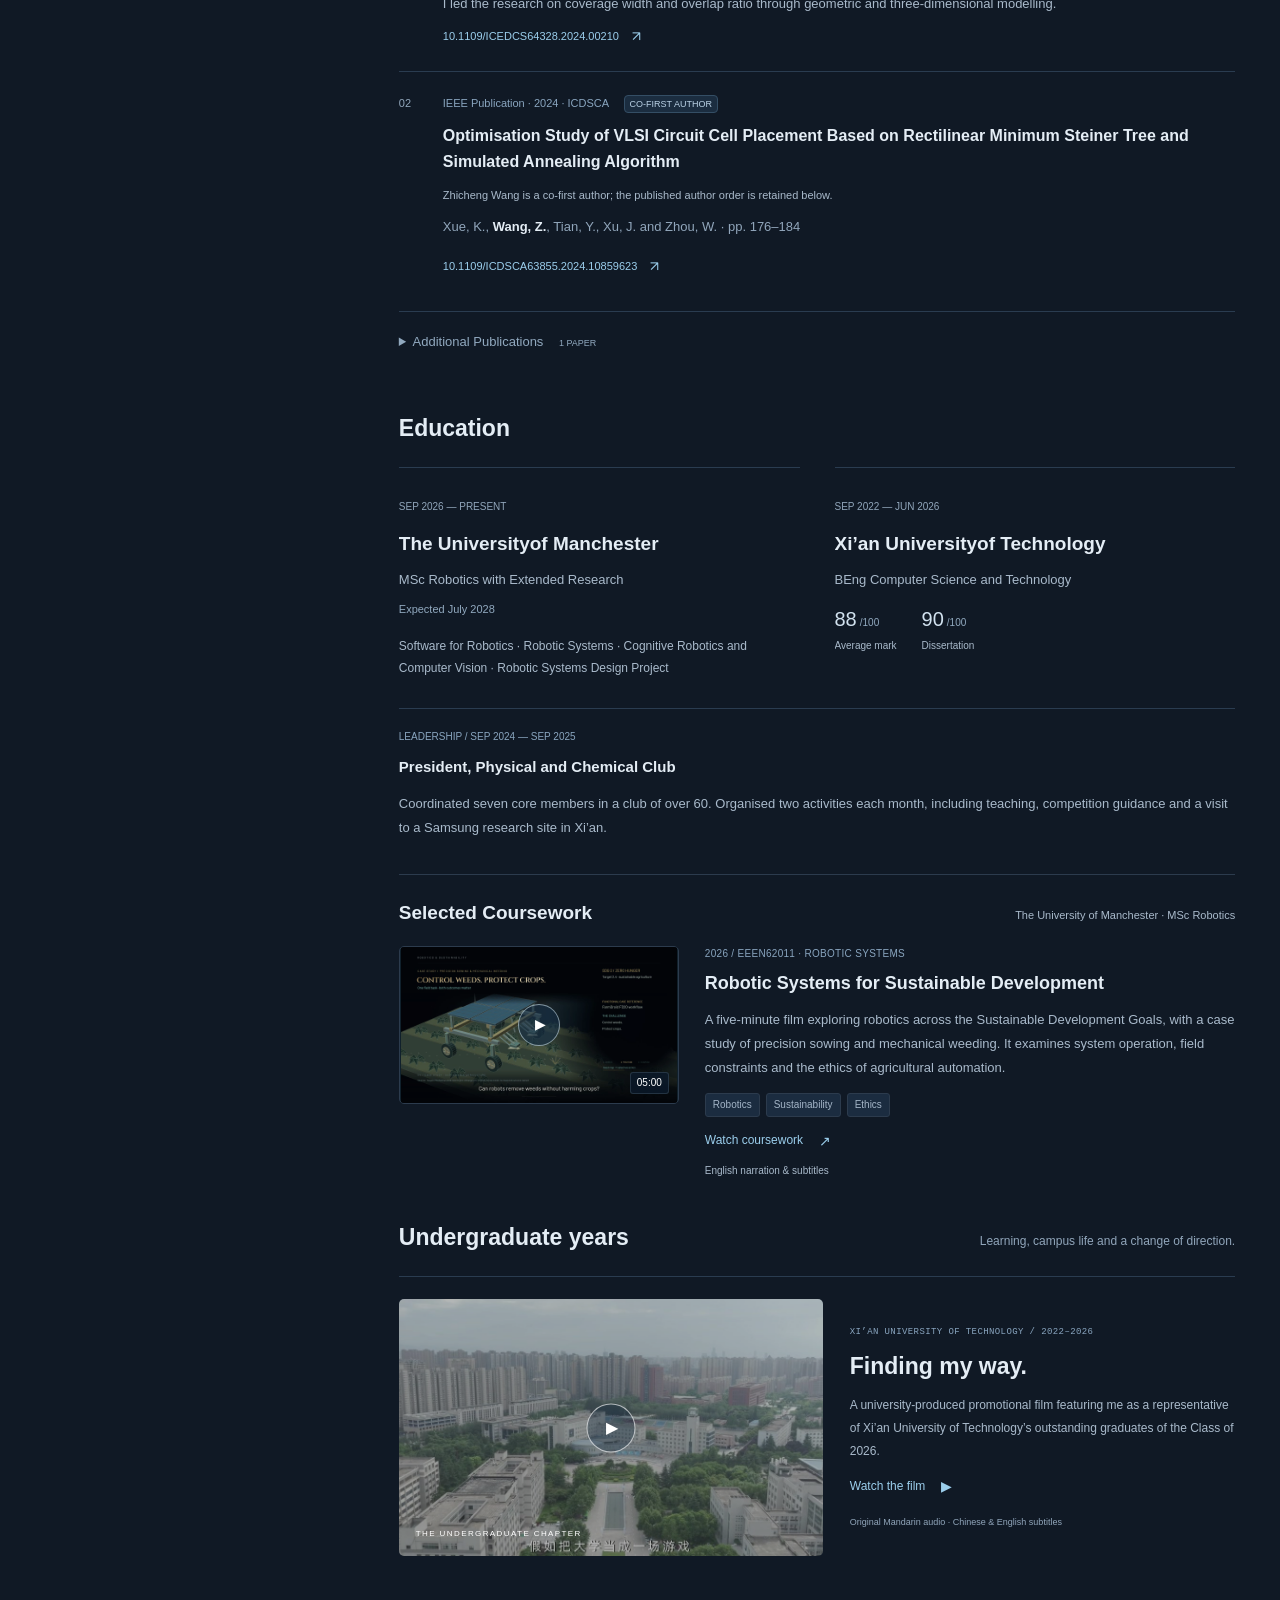
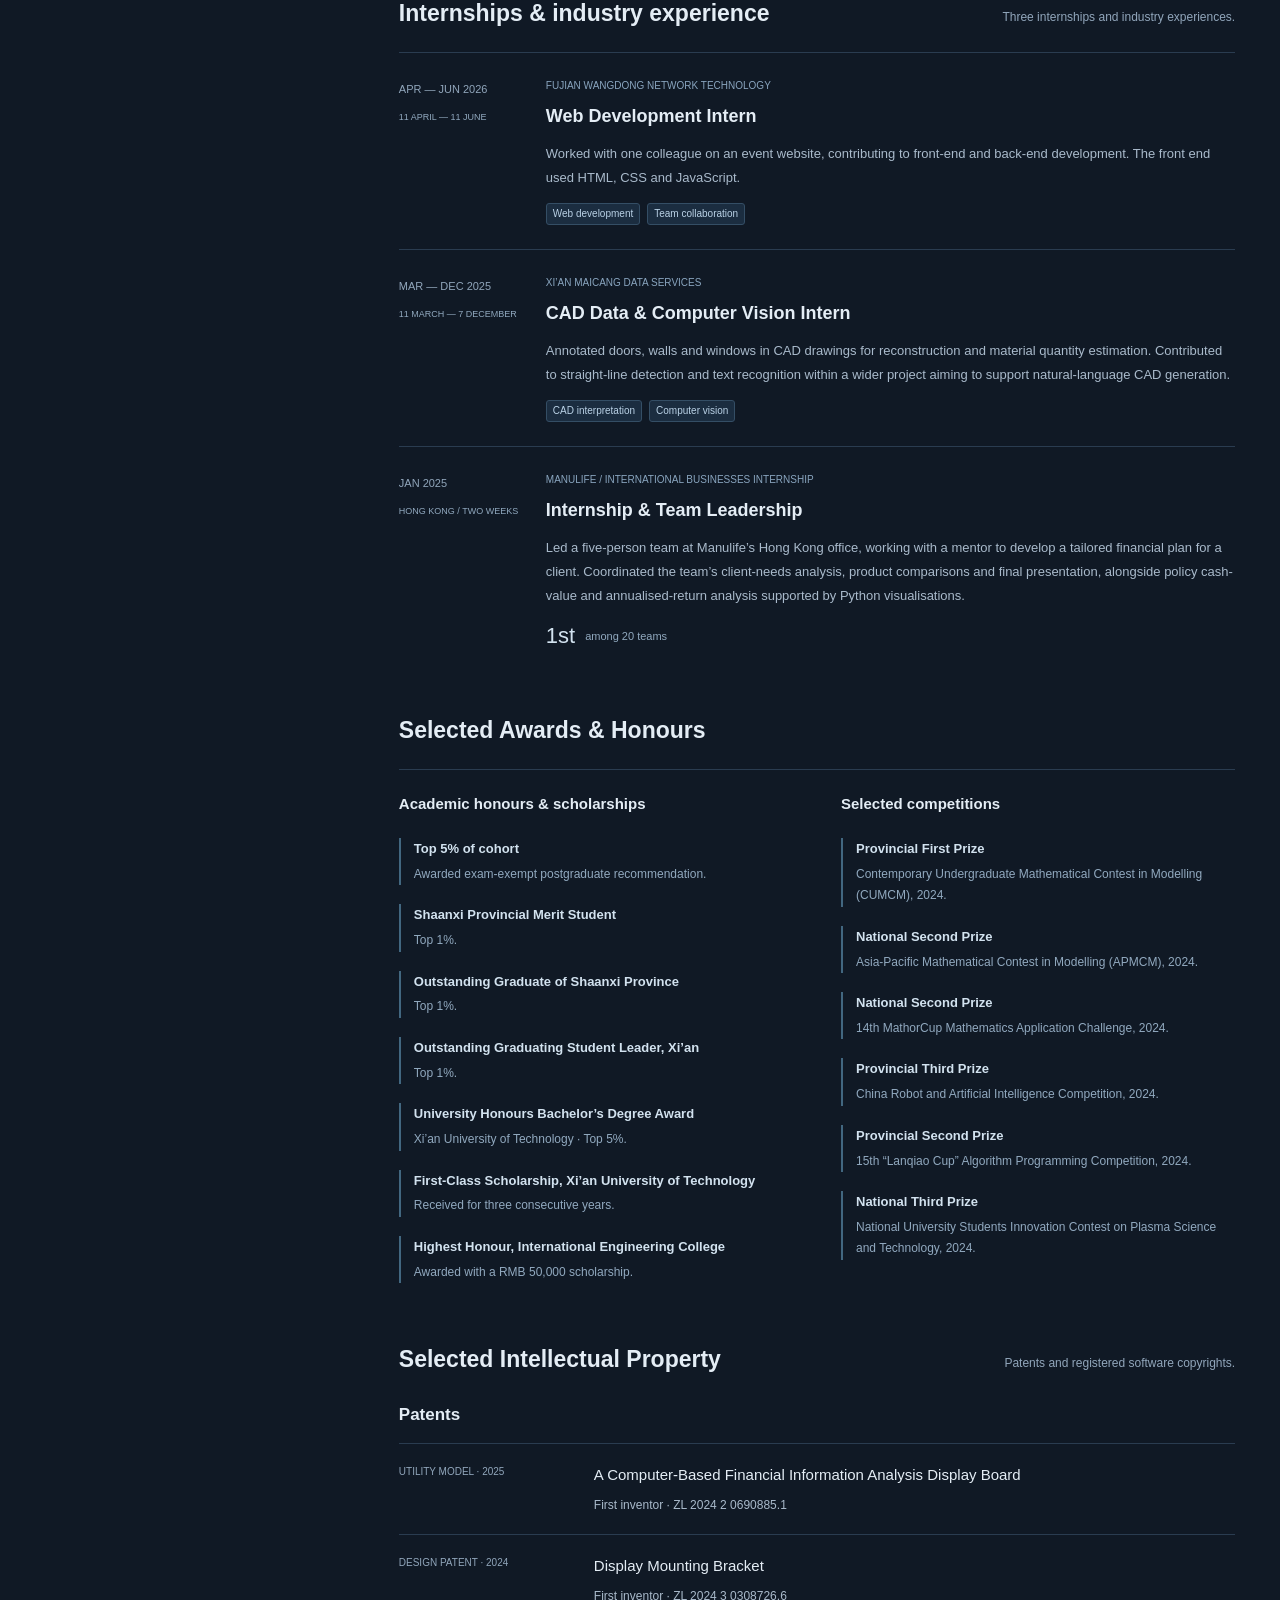
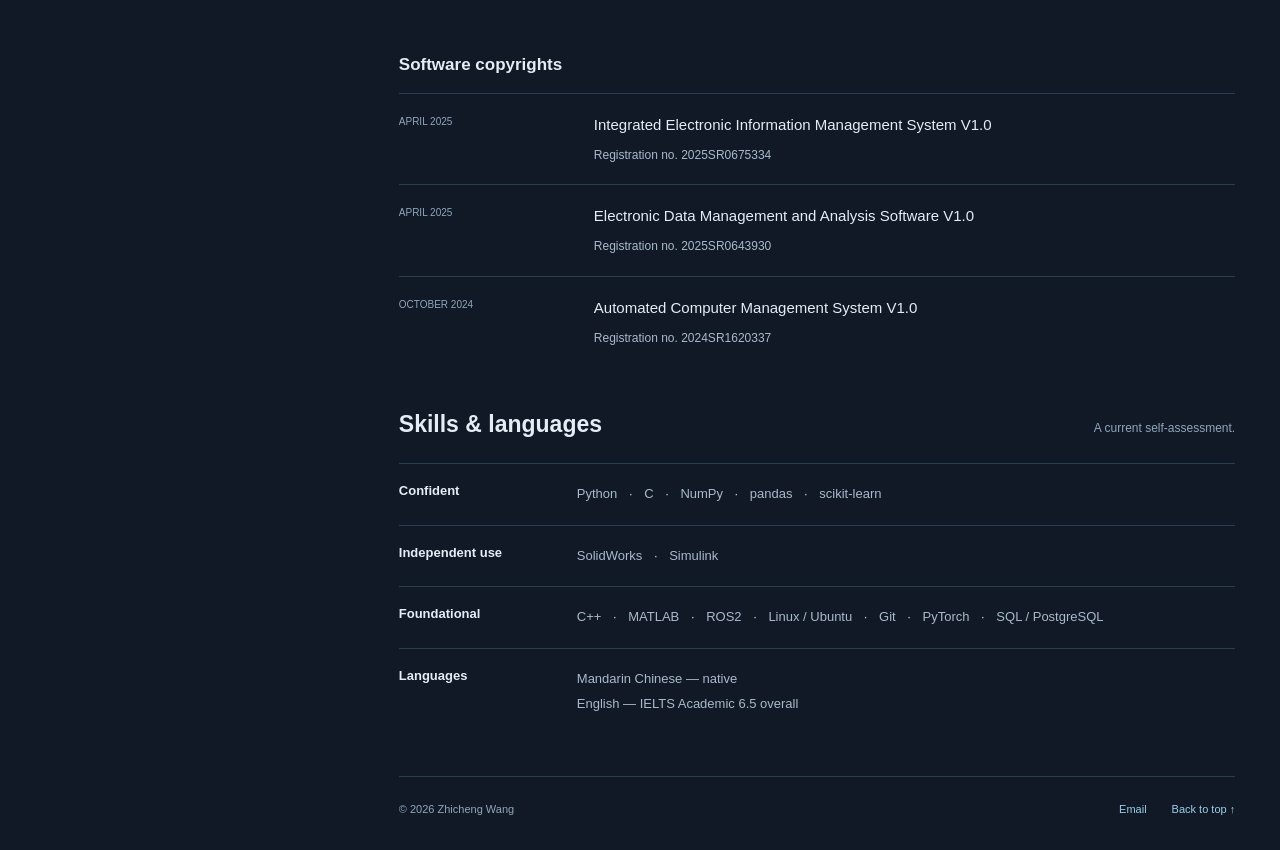
==== commit 6dc46b1b: "Update dark defaults and Leo Rover project" ====
--- a/public/index.html
+++ b/public/index.html
@@ -1,2 +1,2 @@
-<!doctype html><html lang="en-GB"><head><meta charset="utf-8"><meta name="viewport" content="width=device-width,initial-scale=1"><meta name="theme-color" content="#ffffff"><meta name="description" content="Zhicheng Wang — MSc Robotics with Extended Research at the University of Manchester. Research interests, publications, selected projects and academic experience."><title>Zhicheng Wang — Academic Portfolio</title><link rel="icon" href="favicon.svg" type="image/svg+xml"><script src="academic-theme-init.js?v=20261028f"></script><link rel="stylesheet" href="site.css?v=20261028video"><link rel="stylesheet" href="academic.css?v=20261029sidelink2"><link rel="stylesheet" href="content-updates.css"><link rel="stylesheet" href="clinical-study.css"><link rel="stylesheet" href="eeg-study.css?v=20261028f"><link rel="stylesheet" href="profile-layout.css?v=20261028f"><link rel="stylesheet" href="profile-effects.css?v=20261029life"><link rel="stylesheet" href="academic-theme.css?v=20261029b"><link rel="stylesheet" href="coursework.css?v=20261029coursework"><script src="profile-effects.js?v=20261028f" defer></script><script src="site.js?v=20261028f" defer></script><script src="clinical-study.js" defer></script><script src="eeg-study.js?v=20261028f" defer></script><script src="app.js?v=20261029originalaudio" defer></script><script src="lab.js" defer></script><script src="discovery.js?v=20261029collections" defer></script></head><body class="research-page academic-page"><a class="skip-link" href="#main">Skip to content</a><div class="academic-shell" id="top"><aside class="profile-sidebar" id="about" aria-label="About Zhicheng Wang"><canvas class="profile-particles" aria-hidden="true"></canvas><div class="profile-inner"><p class="profile-kicker">ZHICHENG WANG / OSWALD</p><div class="profile-orbit"><div class="orbit-halo" aria-hidden="true"></div><div class="orbit-system"><svg class="orbit-connections" viewBox="0 0 320 320" aria-hidden="true"><circle cx="160" cy="160" r="132"/><path d="M160 160V28M160 160 274 94M160 160 274 226M160 160V292M160 160 46 226M160 160 46 94"/></svg><button class="orbit-node orbit-games" data-interest="games" aria-haspopup="dialog" aria-label="Explore Games"><svg viewBox="0 0 24 24" aria-hidden="true"><rect x="3" y="7" width="18" height="12" rx="5"/><path d="M7 11v4m-2-2h4m7-1h.01M18 15h.01"/></svg><span>Games</span></button><button class="orbit-node orbit-travel" data-interest="travel" aria-haspopup="dialog" aria-label="Explore Travel"><svg viewBox="0 0 24 24" aria-hidden="true"><circle cx="12" cy="12" r="9"/><path d="M3 12h18M12 3c5 5 5 13 0 18-5-5-5-13 0-18Z"/></svg><span>Travel</span></button><button class="orbit-node orbit-films" data-interest="films" aria-haspopup="dialog" aria-label="Explore Films"><svg viewBox="0 0 24 24" aria-hidden="true"><rect x="3" y="4" width="18" height="16" rx="2"/><path d="M7 4v16M17 4v16M3 9h4m-4 6h4m10-6h4m-4 6h4"/></svg><span>Films</span></button><button class="orbit-node orbit-music" data-interest="music" aria-haspopup="dialog" aria-label="Explore Music"><svg viewBox="0 0 24 24" aria-hidden="true"><path d="M9 18V5l11-2v13M9 8l11-2"/><ellipse cx="6" cy="18" rx="3" ry="3"/><ellipse cx="17" cy="16" rx="3" ry="3"/></svg><span>Music</span></button><button class="orbit-node orbit-everyday" data-interest="everyday" aria-haspopup="dialog" aria-label="Explore Everyday"><svg viewBox="0 0 24 24" aria-hidden="true"><circle cx="12" cy="12" r="4"/><path d="M12 2v2m0 16v2M2 12h2m16 0h2M5 5l1.5 1.5m11 11L19 19M5 19l1.5-1.5m11-11L19 5"/></svg><span>Everyday</span></button><button class="orbit-node orbit-mbti" data-interest="mbti" aria-haspopup="dialog" aria-label="Explore MBTI"><svg viewBox="0 0 24 24" aria-hidden="true"><circle cx="12" cy="12" r="9"/><path d="M8 10h.01M16 10h.01M8 15q4 4 8 0"/></svg><span>MBTI</span></button></div><button class="profile-avatar" id="profile-avatar" aria-label="Discover my other side" aria-haspopup="dialog"><img src="assets/profile-busan.png" alt="Zhicheng Wang in Busan" width="160" height="160"></button></div><div class="orbit-caption"><span>MY LITTLE UNIVERSE</span><button class="motion-toggle" aria-pressed="false">Pause motion</button></div><div class="profile-bio"><h1>Zhicheng Wang</h1><blockquote class="profile-motto"><em>Folding was<br>never an option.</em></blockquote><p class="profile-role">MSc Robotics with Extended Research</p><p class="profile-university">The University of Manchester<br><span>Expected July 2028</span></p><p class="profile-description">A computer science background,<br>a growing interest in robotics.</p><div class="profile-interests" aria-label="Areas of interest"><div><span>Computer vision</span><span>Human–robot interaction</span></div><div><span>Data science</span><span>Image processing</span><span>Optimisation</span></div></div><a class="profile-contact" href="mailto:zhicheng.wang-2@postgrad.manchester.ac.uk"><svg viewBox="0 0 24 24" aria-hidden="true"><rect x="3" y="5" width="18" height="14" rx="2"/><path d="m3 6 9 7 9-7"/></svg><span>Get in touch</span><span class="profile-contact-arrow" aria-hidden="true">↗</span></a></div></div></aside><main id="main" class="page-wrap" tabindex="-1"><div class="research-sky" aria-hidden="true"><i class="research-meteor meteor-0"></i><i class="research-meteor meteor-1"></i><i class="research-meteor meteor-2"></i><i class="research-meteor meteor-3"></i><i class="research-meteor meteor-4"></i><i class="research-meteor meteor-5"></i></div><header class="academic-header"><span>RESEARCH &amp; WORK</span><div class="academic-tools"><a class="personal-side-link" href="life.html">The other side ↗</a><a href="mailto:zhicheng.wang-2@postgrad.manchester.ac.uk">Contact ↗</a><button class="theme-toggle academic-theme-toggle" aria-label="Switch to dark theme" aria-pressed="false" title="Switch to dark theme"><svg class="theme-moon" viewBox="0 0 24 24" aria-hidden="true"><path d="M20.5 13.3A8.6 8.6 0 0 1 10.7 3.5 8.7 8.7 0 1 0 20.5 13.3Z"/></svg><svg class="theme-sun" viewBox="0 0 24 24" aria-hidden="true"><circle cx="12" cy="12" r="4"/><path d="M12 2v2m0 16v2M2 12h2m16 0h2M5 5l1.5 1.5m11 11L19 19M5 19l1.5-1.5m11-11L19 5"/></svg><span class="theme-toggle-label">Dark mode</span></button></div></header><nav class="research-nav" aria-label="Academic sections"><a href="#focus">Interests</a><a href="#projects">Projects</a><a href="#publications">Publications</a><a href="#education">Education</a><a href="#undergraduate">Undergraduate</a><a href="#experience">Experience</a><a href="#honours">Honours</a><a href="#intellectual-property">IP</a><a href="#skills">Skills</a></nav><section id="focus" class="section focus-section"><div class="section-heading"><div><h2>Research interests</h2></div></div><div class="focus-grid"><article><span>01</span><h3>Computer vision</h3><p>Drawing interpretation, object detection and RGB-D perception. Learning to connect algorithms with the conditions of a real system.</p></article><article><span>02</span><h3>Human–robot interaction</h3><p>My current learning direction, with longer-term interests in physical interaction, wearable robotics and rehabilitation.</p></article><article><span>03</span><h3>Data science & optimisation</h3><p>Experience in data science and optimisation. Currently reading VLA papers, with a continuing interest in brain–computer interfaces.</p></article></div></section><section id="projects" class="section"><div class="section-heading"><div><h2>Selected projects</h2></div><p>Current work and earlier explorations.</p></div><div class="research-projects"><article class="research-project pending-project"><div><p class="eyebrow">2022 — PRESENT / TEAM PROJECT</p><h3>Leo Rover Object Detection</h3><p class="materials-note">Project image and materials are being prepared for an update.</p></div></article><article class="research-project clinical-project" id="clinical-outcome-prediction"><button class="project-image" data-project="thesis" aria-label="Explore clinical outcome prediction"><img src="assets/clinical-model-overview.svg" alt="Multi-task Transformer with static-feature fusion and three clinical outcome heads" loading="lazy"><span class="project-image-arrow">↗</span></button><div><p class="eyebrow">UNDERGRADUATE DISSERTATION / DATA SCIENCE</p><h3>Clinical Outcome Prediction</h3><p>Multi-task learning from the first 24 hours of MIMIC-III ICU observations. A Transformer-based study of mortality prediction and length-of-stay classification, with static-feature fusion.</p><div class="tags"><span>MIMIC-III</span><span>MTL-Transformer</span><span>PyTorch</span></div><button class="text-button" data-project="thesis">Explore the research <span>↗</span></button><a class="clinical-source-link" href="https://github.com/OnlyOswaldWang/Data-Science" target="_blank" rel="noopener">Code &amp; research archive ↗</a></div></article><article class="research-project card"><button class="project-image" data-project="lines" aria-label="Explore architectural line detection"><img src="assets/lines.jpg" alt="Detected geometry from an architectural drawing" loading="lazy"><span class="project-image-arrow">↗</span></button><div><p class="eyebrow">PERSONAL EXPLORATION / COMPUTER VISION</p><h3>Reading Architectural Drawings</h3><p>Line and arc extraction, OCR and SVG reconstruction. A personal demonstration connected to my earlier CAD internship experience.</p><div class="tags"><span>Geometry</span><span>OCR</span><span>SVG</span></div><button class="text-button" data-project="lines">Compare results & watch the film <span>↗</span></button></div></article><article class="research-project eeg-project" id="eeg-acquisition-state-analysis"><button class="project-image" data-project="eeg" aria-label="Explore EEG acquisition and state analysis"><img src="assets/eeg-ads1299-prototype.jpg" alt="ADS1299 acquisition prototype with electrode straps and controller" loading="lazy"><span class="project-image-arrow">↗</span></button><div><p class="eyebrow">HANDS-ON PROJECT / BIOSIGNAL PROCESSING</p><h3>EEG Acquisition and State Analysis</h3><p>Practical work with EEG headsets and an ADS1299 acquisition setup: fitting electrodes, collecting signals and inspecting outputs in MATLAB and TouchDesigner.</p><div class="tags"><span>EEG acquisition</span><span>Signal processing</span><span>MATLAB</span></div><button class="text-button" data-project="eeg">View project &amp; photos <span>↗</span></button></div></article></div></section><section id="publications" class="section"><div class="section-heading"><div><h2>Selected Publications</h2></div><span class="count-label">02 SELECTED PAPERS</span></div><div class="publication-list"><article class="publication"><span class="paper-no">01</span><div><p class="eyebrow">IEEE Publication · 2024 · ICEDCS <span class="authorship">FIRST AUTHOR</span></p><h3>Optimisation Study of Multibeam Echo Detection Band Coverage Width and Overlap Ratio Based on Geometric Model and 3-D Model</h3><p class="authors"><strong>Wang, Z.</strong>, Xue, K., Xu, J., Ji, Z. and Liu, R.</p><p>I led the research on coverage width and overlap ratio through geometric and three-dimensional modelling.</p><a class="doi-link" href="https://doi.org/10.1109/ICEDCS64328.2024.00210" target="_blank" rel="noopener">10.1109/ICEDCS64328.2024.00210 <span>↗</span></a></div></article><article class="publication"><span class="paper-no">02</span><div><p class="eyebrow">IEEE Publication · 2024 · ICDSCA <span class="authorship">CO-FIRST AUTHOR</span></p><h3>Optimisation Study of VLSI Circuit Cell Placement Based on Rectilinear Minimum Steiner Tree and Simulated Annealing Algorithm</h3><p class="equal-contribution">Zhicheng Wang is a co-first author; the published author order is retained below.</p><p class="authors">Xue, K., <strong>Wang, Z.</strong>, Tian, Y., Xu, J. and Zhou, W. · pp. 176–184</p><a class="doi-link" href="https://doi.org/10.1109/ICDSCA63855.2024.10859623" target="_blank" rel="noopener">10.1109/ICDSCA63855.2024.10859623 <span>↗</span></a></div></article></div><details class="additional-publications"><summary>Additional Publications <span>1 PAPER</span></summary><article class="additional-paper"><p class="eyebrow">IEEE Publication · 2026 · ICPEGE <span class="authorship">CO-AUTHOR</span></p><h3>A Big Data–Driven Hybrid Algorithmic Framework for Intelligent Evaluation and ARMA(2,1)-Based Forecasting in New Energy Vehicle Systems</h3><p class="authors">Guo, S., Wang, Y., <strong>Wang, Z.</strong>, Zhang, S. and Luo, M.</p><p class="additional-venue">2026 IEEE International Conference on Power, Electronics and Green Energy (ICPEGE).</p><p class="additional-contribution">My contribution: participated in part of the framework design.</p><a class="doi-link" href="https://doi.org/10.1109/ICPEGE67691.2026.11451400" target="_blank" rel="noopener">10.1109/ICPEGE67691.2026.11451400 <span>↗</span></a></article></details></section><section id="education" class="section"><div class="section-heading"><div><h2>Education</h2></div></div><div class="education-grid"><article class="education-card card"><span class="education-dates">SEP 2026 — PRESENT</span><h3>The University<br>of Manchester</h3><p class="degree">MSc Robotics with Extended Research</p><span class="expected-pill">Expected July 2028</span><p class="course-list">Software for Robotics · Robotic Systems · Cognitive Robotics and Computer Vision · Robotic Systems Design Project</p></article><article class="education-card card"><span class="education-dates">SEP 2022 — JUN 2026</span><h3>Xi’an University<br>of Technology</h3><p class="degree">BEng Computer Science and Technology</p><div class="education-scores"><div><strong>88<span>/100</span></strong><p>Average mark</p></div><div><strong>90<span>/100</span></strong><p>Dissertation</p></div></div></article></div>
+<!doctype html><html lang="en-GB" data-theme="dark"><head><meta charset="utf-8"><meta name="viewport" content="width=device-width,initial-scale=1"><meta name="theme-color" content="#101925"><meta name="description" content="Zhicheng Wang — MSc Robotics with Extended Research at the University of Manchester. Research interests, publications, selected projects and academic experience."><title>Zhicheng Wang — Academic Portfolio</title><link rel="icon" href="favicon.svg" type="image/svg+xml"><script src="academic-theme-init.js?v=20261029dark"></script><link rel="stylesheet" href="site.css?v=20261028video"><link rel="stylesheet" href="academic.css?v=20261029sidelink2"><link rel="stylesheet" href="content-updates.css"><link rel="stylesheet" href="clinical-study.css"><link rel="stylesheet" href="eeg-study.css?v=20261028f"><link rel="stylesheet" href="profile-layout.css?v=20261028f"><link rel="stylesheet" href="profile-effects.css?v=20261029life"><link rel="stylesheet" href="academic-theme.css?v=20261029b"><link rel="stylesheet" href="coursework.css?v=20261029coursework"><link rel="stylesheet" href="rover-detail.css?v=20261029rover"><script src="profile-effects.js?v=20261028f" defer></script><script src="site.js?v=20261029dark" defer></script><script src="clinical-study.js" defer></script><script src="eeg-study.js?v=20261028f" defer></script><script src="app.js?v=20261029rover" defer></script><script src="lab.js" defer></script><script src="discovery.js?v=20261029collections" defer></script></head><body class="research-page academic-page"><a class="skip-link" href="#main">Skip to content</a><div class="academic-shell" id="top"><aside class="profile-sidebar" id="about" aria-label="About Zhicheng Wang"><canvas class="profile-particles" aria-hidden="true"></canvas><div class="profile-inner"><p class="profile-kicker">ZHICHENG WANG / OSWALD</p><div class="profile-orbit"><div class="orbit-halo" aria-hidden="true"></div><div class="orbit-system"><svg class="orbit-connections" viewBox="0 0 320 320" aria-hidden="true"><circle cx="160" cy="160" r="132"/><path d="M160 160V28M160 160 274 94M160 160 274 226M160 160V292M160 160 46 226M160 160 46 94"/></svg><button class="orbit-node orbit-games" data-interest="games" aria-haspopup="dialog" aria-label="Explore Games"><svg viewBox="0 0 24 24" aria-hidden="true"><rect x="3" y="7" width="18" height="12" rx="5"/><path d="M7 11v4m-2-2h4m7-1h.01M18 15h.01"/></svg><span>Games</span></button><button class="orbit-node orbit-travel" data-interest="travel" aria-haspopup="dialog" aria-label="Explore Travel"><svg viewBox="0 0 24 24" aria-hidden="true"><circle cx="12" cy="12" r="9"/><path d="M3 12h18M12 3c5 5 5 13 0 18-5-5-5-13 0-18Z"/></svg><span>Travel</span></button><button class="orbit-node orbit-films" data-interest="films" aria-haspopup="dialog" aria-label="Explore Films"><svg viewBox="0 0 24 24" aria-hidden="true"><rect x="3" y="4" width="18" height="16" rx="2"/><path d="M7 4v16M17 4v16M3 9h4m-4 6h4m10-6h4m-4 6h4"/></svg><span>Films</span></button><button class="orbit-node orbit-music" data-interest="music" aria-haspopup="dialog" aria-label="Explore Music"><svg viewBox="0 0 24 24" aria-hidden="true"><path d="M9 18V5l11-2v13M9 8l11-2"/><ellipse cx="6" cy="18" rx="3" ry="3"/><ellipse cx="17" cy="16" rx="3" ry="3"/></svg><span>Music</span></button><button class="orbit-node orbit-everyday" data-interest="everyday" aria-haspopup="dialog" aria-label="Explore Everyday"><svg viewBox="0 0 24 24" aria-hidden="true"><circle cx="12" cy="12" r="4"/><path d="M12 2v2m0 16v2M2 12h2m16 0h2M5 5l1.5 1.5m11 11L19 19M5 19l1.5-1.5m11-11L19 5"/></svg><span>Everyday</span></button><button class="orbit-node orbit-mbti" data-interest="mbti" aria-haspopup="dialog" aria-label="Explore MBTI"><svg viewBox="0 0 24 24" aria-hidden="true"><circle cx="12" cy="12" r="9"/><path d="M8 10h.01M16 10h.01M8 15q4 4 8 0"/></svg><span>MBTI</span></button></div><button class="profile-avatar" id="profile-avatar" aria-label="Discover my other side" aria-haspopup="dialog"><img src="assets/profile-busan.png" alt="Zhicheng Wang in Busan" width="160" height="160"></button></div><div class="orbit-caption"><span>MY LITTLE UNIVERSE</span><button class="motion-toggle" aria-pressed="false">Pause motion</button></div><div class="profile-bio"><h1>Zhicheng Wang</h1><blockquote class="profile-motto"><em>Folding was<br>never an option.</em></blockquote><p class="profile-role">MSc Robotics with Extended Research</p><p class="profile-university">The University of Manchester<br><span>Expected July 2028</span></p><p class="profile-description">A computer science background,<br>a growing interest in robotics.</p><div class="profile-interests" aria-label="Areas of interest"><div><span>Computer vision</span><span>Human–robot interaction</span></div><div><span>Data science</span><span>Image processing</span><span>Optimisation</span></div></div><a class="profile-contact" href="mailto:zhicheng.wang-2@postgrad.manchester.ac.uk"><svg viewBox="0 0 24 24" aria-hidden="true"><rect x="3" y="5" width="18" height="14" rx="2"/><path d="m3 6 9 7 9-7"/></svg><span>Get in touch</span><span class="profile-contact-arrow" aria-hidden="true">↗</span></a></div></div></aside><main id="main" class="page-wrap" tabindex="-1"><div class="research-sky" aria-hidden="true"><i class="research-meteor meteor-0"></i><i class="research-meteor meteor-1"></i><i class="research-meteor meteor-2"></i><i class="research-meteor meteor-3"></i><i class="research-meteor meteor-4"></i><i class="research-meteor meteor-5"></i></div><header class="academic-header"><span>RESEARCH &amp; WORK</span><div class="academic-tools"><a class="personal-side-link" href="life.html">The other side ↗</a><a href="mailto:zhicheng.wang-2@postgrad.manchester.ac.uk">Contact ↗</a><button class="theme-toggle academic-theme-toggle" aria-label="Switch to light theme" aria-pressed="true" title="Switch to light theme"><svg class="theme-moon" viewBox="0 0 24 24" aria-hidden="true"><path d="M20.5 13.3A8.6 8.6 0 0 1 10.7 3.5 8.7 8.7 0 1 0 20.5 13.3Z"/></svg><svg class="theme-sun" viewBox="0 0 24 24" aria-hidden="true"><circle cx="12" cy="12" r="4"/><path d="M12 2v2m0 16v2M2 12h2m16 0h2M5 5l1.5 1.5m11 11L19 19M5 19l1.5-1.5m11-11L19 5"/></svg><span class="theme-toggle-label">Light mode</span></button></div></header><nav class="research-nav" aria-label="Academic sections"><a href="#focus">Interests</a><a href="#projects">Projects</a><a href="#publications">Publications</a><a href="#education">Education</a><a href="#undergraduate">Undergraduate</a><a href="#experience">Experience</a><a href="#honours">Honours</a><a href="#intellectual-property">IP</a><a href="#skills">Skills</a></nav><section id="focus" class="section focus-section"><div class="section-heading"><div><h2>Research interests</h2></div></div><div class="focus-grid"><article><span>01</span><h3>Computer vision</h3><p>Drawing interpretation, object detection and RGB-D perception. Learning to connect algorithms with the conditions of a real system.</p></article><article><span>02</span><h3>Human–robot interaction</h3><p>My current learning direction, with longer-term interests in physical interaction, wearable robotics and rehabilitation.</p></article><article><span>03</span><h3>Data science & optimisation</h3><p>Experience in data science and optimisation. Currently reading VLA papers, with a continuing interest in brain–computer interfaces.</p></article></div></section><section id="projects" class="section"><div class="section-heading"><div><h2>Selected projects</h2></div><p>Current work and earlier explorations.</p></div><div class="research-projects"><article class="research-project rover-project" id="leo-rover-object-detection"><button class="project-image" data-project="leo" aria-label="Explore Leo Rover object detection"><img src="assets/rover-result-still.jpg" alt="Coloured blocks marked by object detection boxes on a laptop display" loading="lazy" width="320" height="568"><span class="project-image-arrow">&#8599;</span></button><div><p class="eyebrow">SEP 2026 — PRESENT / TEAM PROJECT</p><h3>Leo Rover Object Detection</h3><p>Detecting seven coloured blocks with YOLO11n and an Intel RealSense D435i. ROS 2 Jazzy combines RGB detections with aligned depth for distance estimates.</p><div class="tags"><span>YOLO11n</span><span>RealSense D435i</span><span>ROS 2 Jazzy</span></div><button class="text-button" data-project="leo">View project &amp; lab stills <span>&#8599;</span></button></div></article><article class="research-project clinical-project" id="clinical-outcome-prediction"><button class="project-image" data-project="thesis" aria-label="Explore clinical outcome prediction"><img src="assets/clinical-model-overview.svg" alt="Multi-task Transformer with static-feature fusion and three clinical outcome heads" loading="lazy"><span class="project-image-arrow">↗</span></button><div><p class="eyebrow">OCT 2025 — JUN 2026 / UNDERGRADUATE DISSERTATION / DATA SCIENCE</p><h3>Clinical Outcome Prediction</h3><p>Multi-task learning from the first 24 hours of MIMIC-III ICU observations. A Transformer-based study of mortality prediction and length-of-stay classification, with static-feature fusion.</p><div class="tags"><span>MIMIC-III</span><span>MTL-Transformer</span><span>PyTorch</span></div><button class="text-button" data-project="thesis">Explore the research <span>↗</span></button><a class="clinical-source-link" href="https://github.com/OnlyOswaldWang/Data-Science" target="_blank" rel="noopener">Code &amp; research archive ↗</a></div></article><article class="research-project card"><button class="project-image" data-project="lines" aria-label="Explore architectural line detection"><img src="assets/lines.jpg" alt="Detected geometry from an architectural drawing" loading="lazy"><span class="project-image-arrow">↗</span></button><div><p class="eyebrow">MAR — DEC 2025 / PERSONAL EXPLORATION / COMPUTER VISION</p><h3>Reading Architectural Drawings</h3><p>Line and arc extraction, OCR and SVG reconstruction. A personal demonstration connected to my earlier CAD internship experience.</p><div class="tags"><span>Geometry</span><span>OCR</span><span>SVG</span></div><button class="text-button" data-project="lines">Compare results & watch the film <span>↗</span></button></div></article><article class="research-project eeg-project" id="eeg-acquisition-state-analysis"><button class="project-image" data-project="eeg" aria-label="Explore EEG acquisition and state analysis"><img src="assets/eeg-ads1299-prototype.jpg" alt="ADS1299 acquisition prototype with electrode straps and controller" loading="lazy"><span class="project-image-arrow">↗</span></button><div><p class="eyebrow">DEC 2025 — MAR 2026 / HANDS-ON PROJECT / BIOSIGNAL PROCESSING</p><h3>EEG Acquisition and State Analysis</h3><p>Practical work with EEG headsets and an ADS1299 acquisition setup: fitting electrodes, collecting signals and inspecting outputs in MATLAB and TouchDesigner.</p><div class="tags"><span>EEG acquisition</span><span>Signal processing</span><span>MATLAB</span></div><button class="text-button" data-project="eeg">View project &amp; photos <span>↗</span></button></div></article></div></section><section id="publications" class="section"><div class="section-heading"><div><h2>Selected Publications</h2></div><span class="count-label">02 SELECTED PAPERS</span></div><div class="publication-list"><article class="publication"><span class="paper-no">01</span><div><p class="eyebrow">IEEE Publication · 2024 · ICEDCS <span class="authorship">FIRST AUTHOR</span></p><h3>Optimisation Study of Multibeam Echo Detection Band Coverage Width and Overlap Ratio Based on Geometric Model and 3-D Model</h3><p class="authors"><strong>Wang, Z.</strong>, Xue, K., Xu, J., Ji, Z. and Liu, R.</p><p>I led the research on coverage width and overlap ratio through geometric and three-dimensional modelling.</p><a class="doi-link" href="https://doi.org/10.1109/ICEDCS64328.2024.00210" target="_blank" rel="noopener">10.1109/ICEDCS64328.2024.00210 <span>↗</span></a></div></article><article class="publication"><span class="paper-no">02</span><div><p class="eyebrow">IEEE Publication · 2024 · ICDSCA <span class="authorship">CO-FIRST AUTHOR</span></p><h3>Optimisation Study of VLSI Circuit Cell Placement Based on Rectilinear Minimum Steiner Tree and Simulated Annealing Algorithm</h3><p class="equal-contribution">Zhicheng Wang is a co-first author; the published author order is retained below.</p><p class="authors">Xue, K., <strong>Wang, Z.</strong>, Tian, Y., Xu, J. and Zhou, W. · pp. 176–184</p><a class="doi-link" href="https://doi.org/10.1109/ICDSCA63855.2024.10859623" target="_blank" rel="noopener">10.1109/ICDSCA63855.2024.10859623 <span>↗</span></a></div></article></div><details class="additional-publications"><summary>Additional Publications <span>1 PAPER</span></summary><article class="additional-paper"><p class="eyebrow">IEEE Publication · 2026 · ICPEGE <span class="authorship">CO-AUTHOR</span></p><h3>A Big Data–Driven Hybrid Algorithmic Framework for Intelligent Evaluation and ARMA(2,1)-Based Forecasting in New Energy Vehicle Systems</h3><p class="authors">Guo, S., Wang, Y., <strong>Wang, Z.</strong>, Zhang, S. and Luo, M.</p><p class="additional-venue">2026 IEEE International Conference on Power, Electronics and Green Energy (ICPEGE).</p><p class="additional-contribution">My contribution: participated in part of the framework design.</p><a class="doi-link" href="https://doi.org/10.1109/ICPEGE67691.2026.11451400" target="_blank" rel="noopener">10.1109/ICPEGE67691.2026.11451400 <span>↗</span></a></article></details></section><section id="education" class="section"><div class="section-heading"><div><h2>Education</h2></div></div><div class="education-grid"><article class="education-card card"><span class="education-dates">SEP 2026 — PRESENT</span><h3>The University<br>of Manchester</h3><p class="degree">MSc Robotics with Extended Research</p><span class="expected-pill">Expected July 2028</span><p class="course-list">Software for Robotics · Robotic Systems · Cognitive Robotics and Computer Vision · Robotic Systems Design Project</p></article><article class="education-card card"><span class="education-dates">SEP 2022 — JUN 2026</span><h3>Xi’an University<br>of Technology</h3><p class="degree">BEng Computer Science and Technology</p><div class="education-scores"><div><strong>88<span>/100</span></strong><p>Average mark</p></div><div><strong>90<span>/100</span></strong><p>Dissertation</p></div></div></article></div>
 <div class="undergrad-grid leadership-only"><article class="undergrad-note"><p class="eyebrow">LEADERSHIP / SEP 2024 — SEP 2025</p><h3>President, Physical and Chemical Club</h3><p>Coordinated seven core members in a club of over 60. Organised two activities each month, including teaching, competition guidance and a visit to a Samsung research site in Xi’an.</p></article></div><div class="coursework-section" id="selected-coursework" aria-labelledby="coursework-heading"><div class="coursework-heading"><h3 id="coursework-heading">Selected Coursework</h3><p>The University of Manchester · MSc Robotics</p></div><article class="coursework-entry"><button class="coursework-preview" data-project="coursework" aria-label="Watch Robotic Systems for Sustainable Development"><img src="assets/robotics-sdg-coursework.jpg" alt="A frame from the coursework film illustrating an agricultural robot and mechanical weeding" loading="lazy"><span class="coursework-play" aria-hidden="true">▶</span><span class="coursework-duration">05:00</span></button><div><p class="eyebrow">2026 / EEEN62011 · ROBOTIC SYSTEMS</p><h4>Robotic Systems for Sustainable Development</h4><p>A five-minute film exploring robotics across the Sustainable Development Goals, with a case study of precision sowing and mechanical weeding. It examines system operation, field constraints and the ethics of agricultural automation.</p><div class="coursework-tags"><span>Robotics</span><span>Sustainability</span><span>Ethics</span></div><button class="text-button" data-project="coursework">Watch coursework <span>↗</span></button><p class="coursework-language">English narration &amp; subtitles</p></div></article></div></section><section class="section undergraduate-section" id="undergraduate"><div class="section-heading"><div><h2>Undergraduate years</h2></div><p>Learning, campus life and a change of direction.</p></div><article class="undergraduate-feature"><button class="undergraduate-poster" data-video="university" aria-label="Watch my undergraduate film"><img src="assets/university.jpg" alt="Xi’an University of Technology campus from my undergraduate film" loading="lazy"><span class="film-play" aria-hidden="true">▶</span><span class="film-poster-label">THE UNDERGRADUATE CHAPTER</span></button><div><p class="eyebrow">XI’AN UNIVERSITY OF TECHNOLOGY / 2022–2026</p><h3>Finding my way.</h3><p>A university-produced promotional film featuring me as a representative of Xi’an University of Technology’s outstanding graduates of the Class of 2026.</p><button class="text-button" data-video="university">Watch the film <span>▶</span></button><p class="film-language">Original Mandarin audio · Chinese &amp; English subtitles</p></div></article></section><section id="experience" class="section"><div class="section-heading"><div><h2>Internships & industry experience</h2></div><p>Three internships and industry experiences.</p></div><div class="experience-list"><article class="experience"><div class="experience-date">APR — JUN 2026<span>11 APRIL — 11 JUNE</span></div><div><p class="eyebrow">FUJIAN WANGDONG NETWORK TECHNOLOGY</p><h3>Web Development Intern</h3><p>Worked with one colleague on an event website, contributing to front-end and back-end development. The front end used HTML, CSS and JavaScript.</p><div class="tags"><span>Web development</span><span>Team collaboration</span></div></div></article><article class="experience"><div class="experience-date">MAR — DEC 2025<span><time datetime="2025-03-11">11 MARCH</time> — <time datetime="2025-12-07">7 DECEMBER</time></span></div><div><p class="eyebrow">XI’AN MAICANG DATA SERVICES</p><h3>CAD Data & Computer Vision Intern</h3><p>Annotated doors, walls and windows in CAD drawings for reconstruction and material quantity estimation. Contributed to straight-line detection and text recognition within a wider project aiming to support natural-language CAD generation.</p><div class="tags"><span>CAD interpretation</span><span>Computer vision</span></div></div></article><article class="experience"><div class="experience-date">JAN 2025<span>HONG KONG / TWO WEEKS</span></div><div><p class="eyebrow">MANULIFE / INTERNATIONAL BUSINESSES INTERNSHIP</p><h3>Internship & Team Leadership</h3><p>Led a five-person team at Manulife’s Hong Kong office, working with a mentor to develop a tailored financial plan for a client. Coordinated the team’s client-needs analysis, product comparisons and final presentation, alongside policy cash-value and annualised-return analysis supported by Python visualisations.</p><div class="achievement"><strong>1st</strong><span>among 20 teams</span></div></div></article></div></section><section id="honours" class="section"><div class="section-heading"><div><h2>Selected Awards &amp; Honours</h2></div></div><div class="honours-grid"><div><h3>Academic honours &amp; scholarships</h3><ul class="honours-list"><li><strong>Top 5% of cohort</strong><span>Awarded exam-exempt postgraduate recommendation.</span></li><li><strong>Shaanxi Provincial Merit Student</strong><span>Top 1%.</span></li><li><strong>Outstanding Graduate of Shaanxi Province</strong><span>Top 1%.</span></li><li><strong>Outstanding Graduating Student Leader, Xi’an</strong><span>Top 1%.</span></li><li><strong>University Honours Bachelor’s Degree Award</strong><span>Xi’an University of Technology · Top 5%.</span></li><li><strong>First-Class Scholarship, Xi’an University of Technology</strong><span>Received for three consecutive years.</span></li><li><strong>Highest Honour, International Engineering College</strong><span>Awarded with a RMB 50,000 scholarship.</span></li></ul></div><div><h3>Selected competitions</h3><ul class="honours-list"><li><strong>Provincial First Prize</strong><span>Contemporary Undergraduate Mathematical Contest in Modelling (CUMCM), 2024.</span></li><li><strong>National Second Prize</strong><span>Asia-Pacific Mathematical Contest in Modelling (APMCM), 2024.</span></li><li><strong>National Second Prize</strong><span>14th MathorCup Mathematics Application Challenge, 2024.</span></li><li><strong>Provincial Third Prize</strong><span>China Robot and Artificial Intelligence Competition, 2024.</span></li><li><strong>Provincial Second Prize</strong><span>15th “Lanqiao Cup” Algorithm Programming Competition, 2024.</span></li><li><strong>National Third Prize</strong><span>National University Students Innovation Contest on Plasma Science and Technology, 2024.</span></li></ul></div></div></section><section id="intellectual-property" class="section intellectual-property-section"><div class="section-heading"><div><h2>Selected Intellectual Property</h2></div><p>Patents and registered software copyrights.</p></div><h3 class="ip-group-title">Patents</h3><div class="ip-record"><span class="ip-type">UTILITY MODEL · 2025</span><div><h4>A Computer-Based Financial Information Analysis Display Board</h4><p>First inventor · ZL 2024 2 0690885.1</p></div></div><div class="ip-record"><span class="ip-type">DESIGN PATENT · 2024</span><div><h4>Display Mounting Bracket</h4><p>First inventor · ZL 2024 3 0308726.6</p></div></div><h3 class="ip-group-title">Software copyrights</h3><div class="ip-record"><span class="ip-type">APRIL 2025</span><div><h4>Integrated Electronic Information Management System V1.0</h4><p>Registration no. 2025SR0675334</p></div></div><div class="ip-record"><span class="ip-type">APRIL 2025</span><div><h4>Electronic Data Management and Analysis Software V1.0</h4><p>Registration no. 2025SR0643930</p></div></div><div class="ip-record"><span class="ip-type">OCTOBER 2024</span><div><h4>Automated Computer Management System V1.0</h4><p>Registration no. 2024SR1620337</p></div></div></section><section id="skills" class="section"><div class="section-heading"><div><h2>Skills & languages</h2></div><p>A current self-assessment.</p></div><div class="skill-rows"><div><h3>Confident</h3><p>Python <span>·</span> C <span>·</span> NumPy <span>·</span> pandas <span>·</span> scikit-learn</p></div><div><h3>Independent use</h3><p>SolidWorks <span>·</span> Simulink</p></div><div><h3>Foundational</h3><p>C++ <span>·</span> MATLAB <span>·</span> ROS2 <span>·</span> Linux / Ubuntu <span>·</span> Git <span>·</span> PyTorch <span>·</span> SQL / PostgreSQL</p></div><div><h3>Languages</h3><p>Mandarin Chinese — native<br>English — IELTS Academic 6.5 overall</p></div></div></section><footer class="academic-footer"><span>© <span id="year">2026</span> Zhicheng Wang</span><a href="mailto:zhicheng.wang-2@postgrad.manchester.ac.uk">Email</a><a href="#top">Back to top ↑</a></footer></main></div><dialog id="project-dialog" aria-labelledby="dialog-title"><div class="dialog-toolbar"><span>ZHICHENG WANG / PROJECT NOTES</span><button class="close-dialog" aria-label="Close project">Close ×</button></div><div id="dialog-content"></div></dialog><dialog class="discovery-dialog" id="discovery-dialog" aria-labelledby="discovery-title"><button class="discovery-close" aria-label="Close discovery">×</button><span class="discovery-symbol" aria-hidden="true">✧</span><h2 id="discovery-title">You found a new world.</h2><p>Welcome to my other side.</p><p class="discovery-description">Away from research: games, films, music, travel,<br>and a little more about Oswald.</p><div class="discovery-actions"><a href="life.html" class="discovery-enter">Explore my other side ↗</a><button class="discovery-stay">Back to research</button></div></dialog><dialog class="interest-dialog" id="interest-dialog" aria-labelledby="interest-title"><button class="interest-close" aria-label="Close interest">Close ×</button><p class="interest-kicker">BEYOND RESEARCH</p><div class="interest-icon" aria-hidden="true"></div><h2 id="interest-title"></h2><p class="interest-copy"></p><div class="interest-tags"></div><div class="interest-preview" hidden></div><a class="interest-more" href="life.html">A little more about me ↗</a></dialog></body></html>
--- a/public/rover-detail.css
+++ b/public/rover-detail.css
@@ -0,0 +1,20 @@
+.academic-page .rover-project>.project-image{background:#172333;overflow:hidden}
+.academic-page .rover-project>.project-image img{width:100%;height:100%;object-fit:cover;object-position:center 29%}
+.rover-detail .rover-intro{max-width:65ch;font-size:15px!important;line-height:1.8}
+.rover-detail .rover-facts{display:flex;flex-wrap:wrap;gap:8px;margin:22px 0 27px}
+.rover-detail .rover-facts span{border:1px solid #d9e3ea;background:#f4f8fa;border-radius:4px;padding:7px 10px;color:#3f627c;font:11px/1.35 Arial,Helvetica,sans-serif}
+.rover-detail .rover-hero{margin:0 0 35px;padding:22px;background:#eef3f6;border-radius:9px;text-align:center}
+.rover-detail .rover-hero img{display:block;width:auto;max-width:100%;height:auto;max-height:540px;margin:auto;box-shadow:0 10px 28px #152d3e23;border-radius:3px}
+.rover-detail figcaption{font:11px/1.6 Arial,Helvetica,sans-serif;color:#627383;margin-top:13px;text-align:left}
+.rover-detail .rover-method{display:grid;grid-template-columns:repeat(3,minmax(0,1fr));gap:14px;margin:15px 0 31px}
+.rover-detail .rover-method article{padding:16px 17px;border:1px solid #dce5eb;border-radius:6px;background:#fafcfd}
+.rover-detail .rover-method strong{display:block;font:600 12px/1.5 Arial,Helvetica,sans-serif;color:#244a68;margin-bottom:7px}
+.rover-detail .rover-method p{margin:0;font-size:12px!important;line-height:1.65}
+.rover-detail .rover-photo-pair{display:grid;grid-template-columns:1fr 1fr;gap:16px;margin:20px 0 31px}
+.rover-detail .rover-photo-pair figure{margin:0;padding:14px;background:#eef3f6;border-radius:7px;text-align:center}
+.rover-detail .rover-photo-pair img{display:block;width:auto;height:350px;max-width:100%;object-fit:contain;margin:auto}
+.rover-detail .rover-data{width:100%;border-collapse:collapse;margin:14px 0 31px;font:12px/1.65 Arial,Helvetica,sans-serif}
+.rover-detail .rover-data th,.rover-detail .rover-data td{padding:11px 12px;border-bottom:1px solid #dfe7ed;text-align:left;vertical-align:top}
+.rover-detail .rover-data th{width:28%;font-weight:600;color:#355c78}
+.rover-detail .rover-note{padding:15px 18px;border-left:3px solid #7da9c6;background:#f1f6f9}
+@media(max-width:700px){.rover-detail .rover-method{grid-template-columns:1fr}.rover-detail .rover-photo-pair{grid-template-columns:1fr}.rover-detail .rover-photo-pair img{height:290px}.rover-detail .rover-data th{width:34%}.rover-detail .rover-hero{padding:15px}}
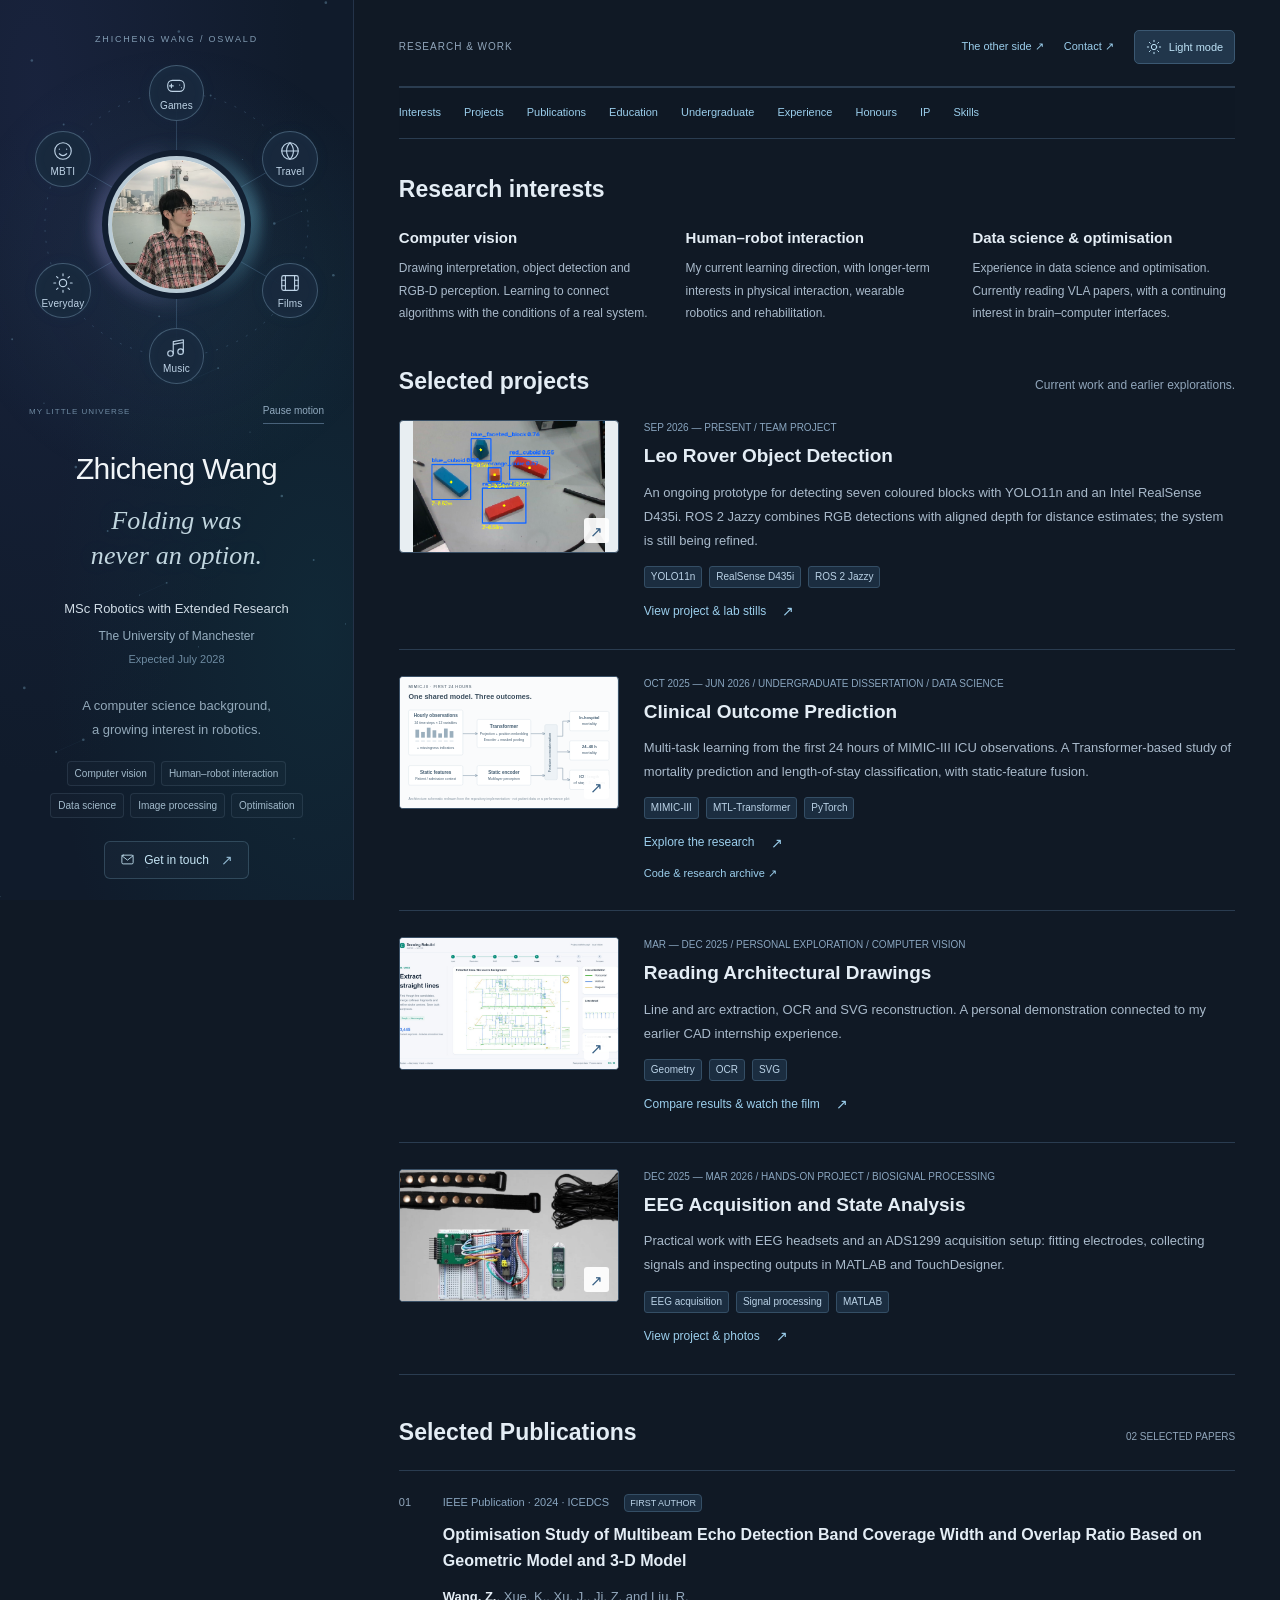
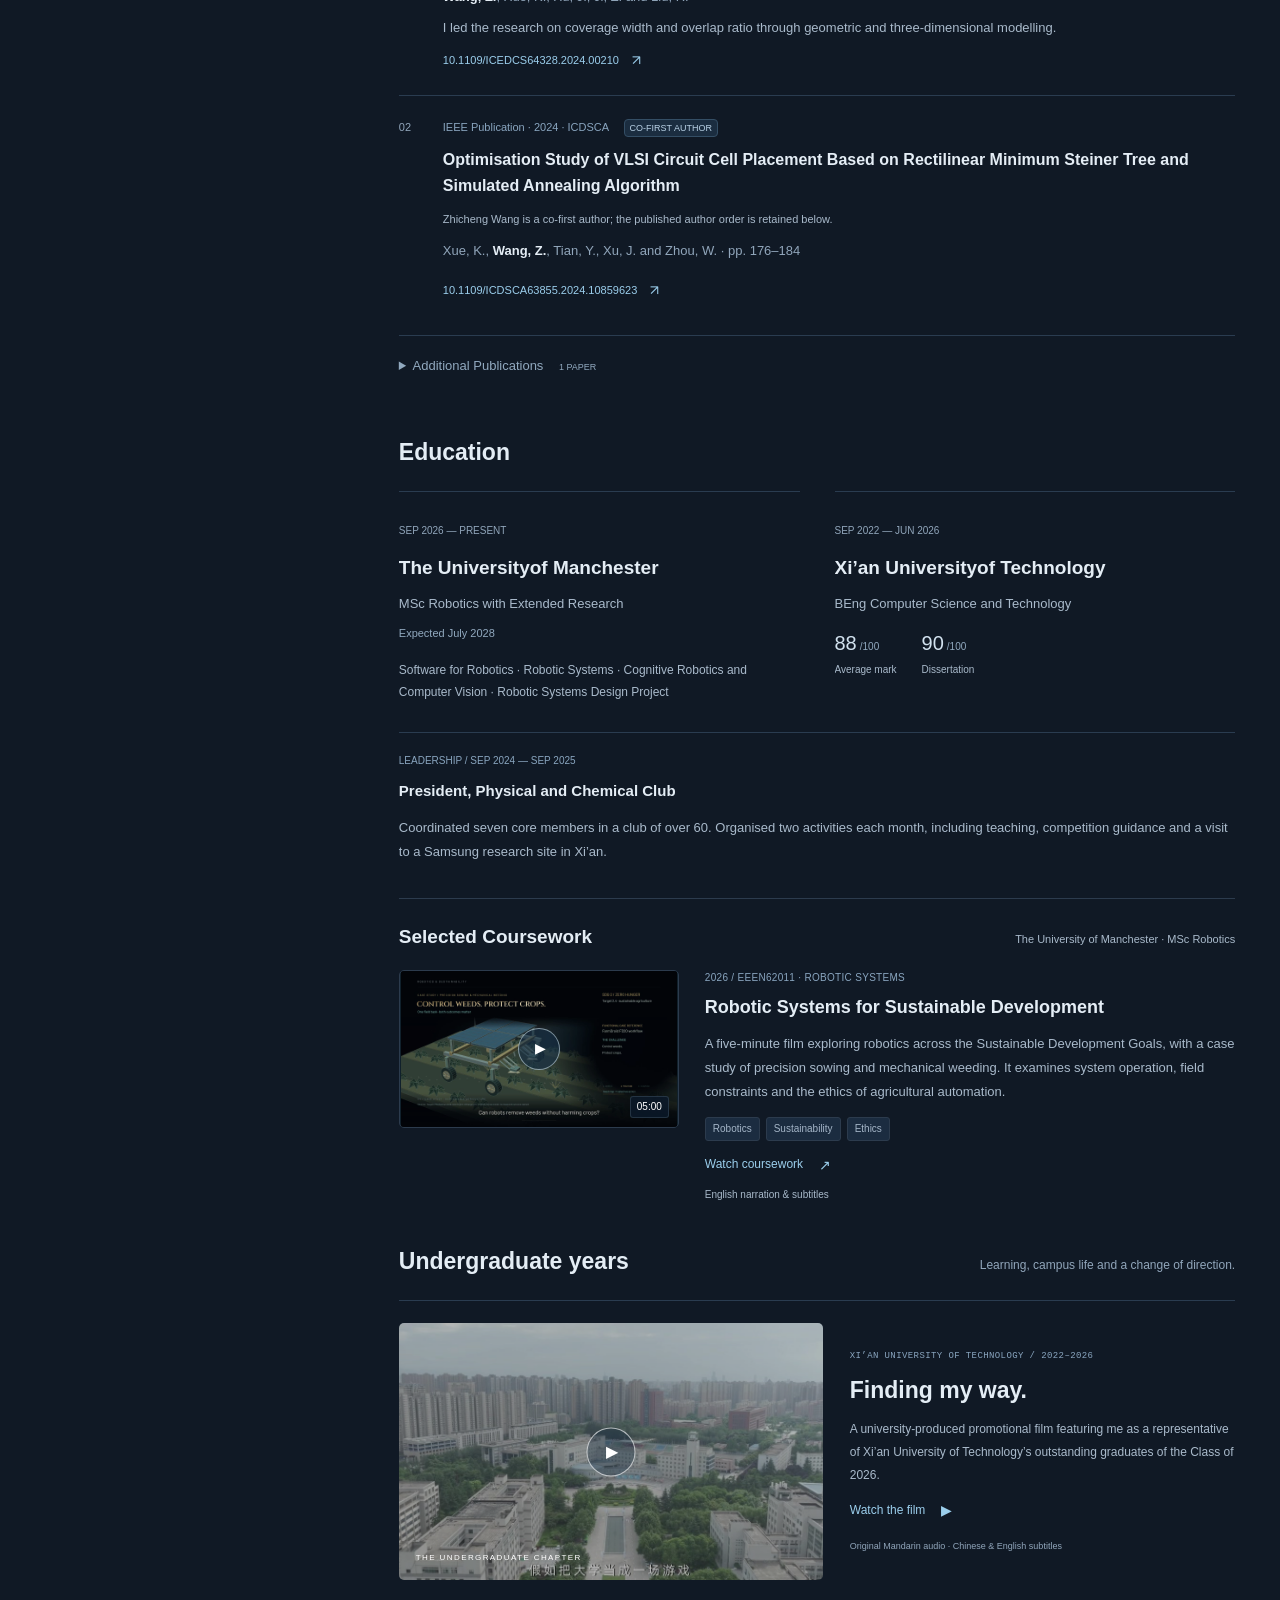
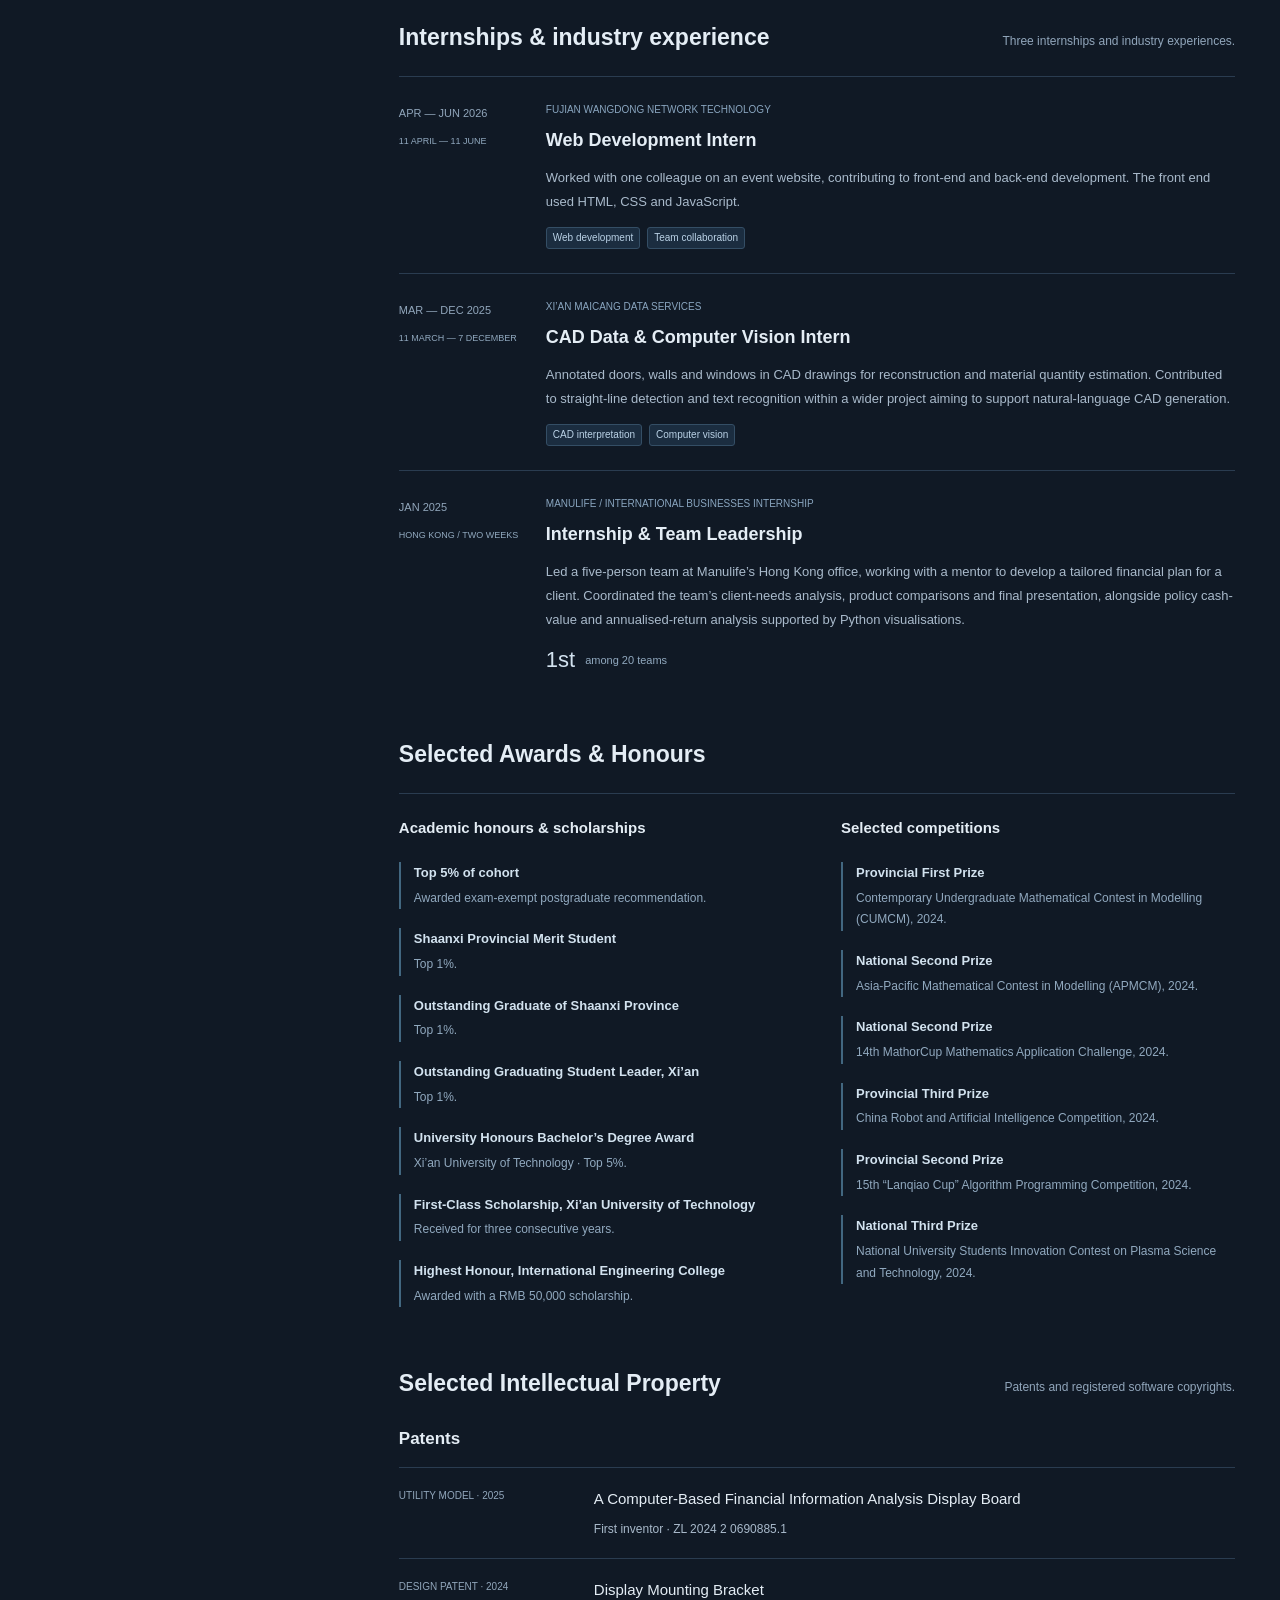
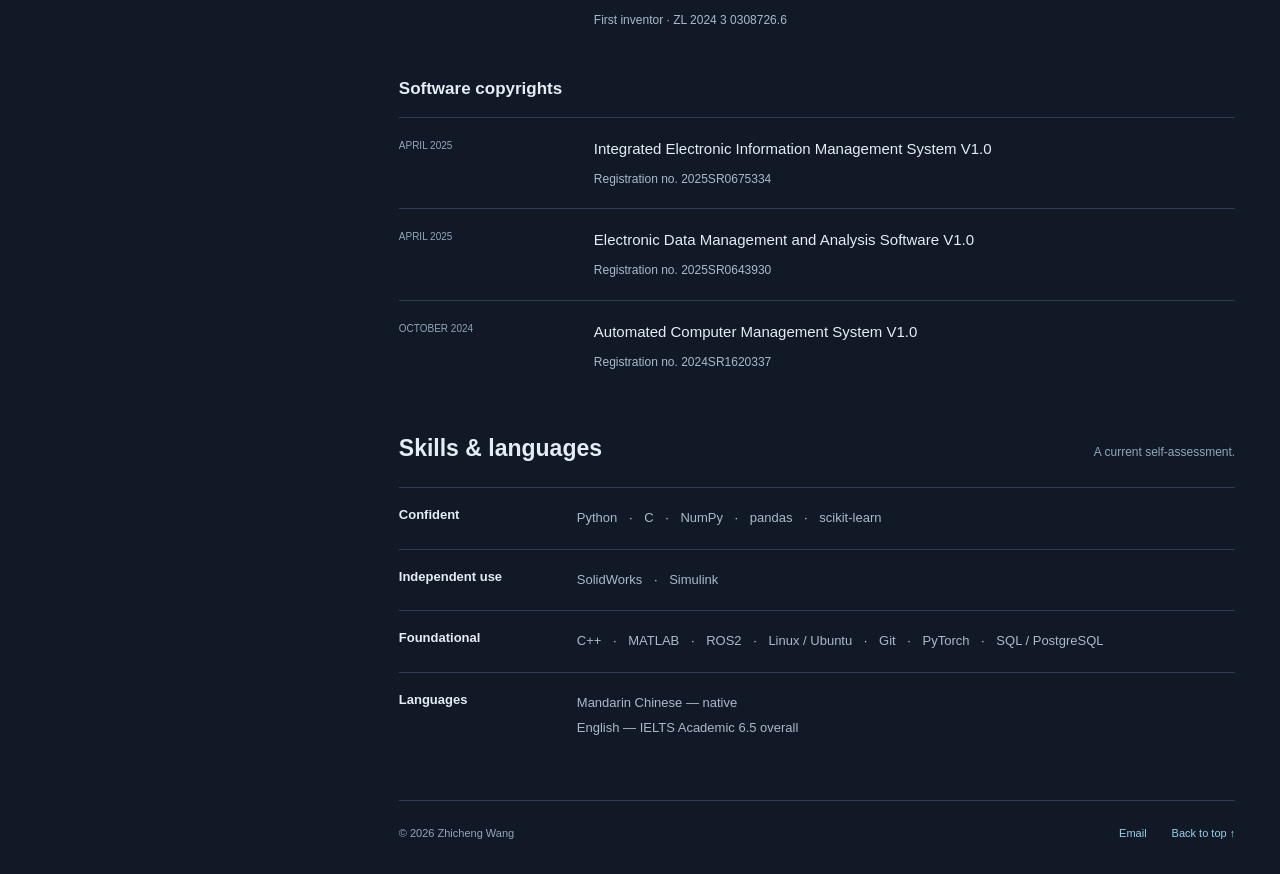
==== commit e31cfb7d: "Update Leo Rover cover and project status" ====
--- a/public/index.html
+++ b/public/index.html
@@ -1,2 +1,2 @@
-<!doctype html><html lang="en-GB" data-theme="dark"><head><meta charset="utf-8"><meta name="viewport" content="width=device-width,initial-scale=1"><meta name="theme-color" content="#101925"><meta name="description" content="Zhicheng Wang — MSc Robotics with Extended Research at the University of Manchester. Research interests, publications, selected projects and academic experience."><title>Zhicheng Wang — Academic Portfolio</title><link rel="icon" href="favicon.svg" type="image/svg+xml"><script src="academic-theme-init.js?v=20261029dark"></script><link rel="stylesheet" href="site.css?v=20261028video"><link rel="stylesheet" href="academic.css?v=20261029sidelink2"><link rel="stylesheet" href="content-updates.css"><link rel="stylesheet" href="clinical-study.css"><link rel="stylesheet" href="eeg-study.css?v=20261028f"><link rel="stylesheet" href="profile-layout.css?v=20261028f"><link rel="stylesheet" href="profile-effects.css?v=20261029life"><link rel="stylesheet" href="academic-theme.css?v=20261029b"><link rel="stylesheet" href="coursework.css?v=20261029coursework"><link rel="stylesheet" href="rover-detail.css?v=20261029rover"><script src="profile-effects.js?v=20261028f" defer></script><script src="site.js?v=20261029dark" defer></script><script src="clinical-study.js" defer></script><script src="eeg-study.js?v=20261028f" defer></script><script src="app.js?v=20261029rover" defer></script><script src="lab.js" defer></script><script src="discovery.js?v=20261029collections" defer></script></head><body class="research-page academic-page"><a class="skip-link" href="#main">Skip to content</a><div class="academic-shell" id="top"><aside class="profile-sidebar" id="about" aria-label="About Zhicheng Wang"><canvas class="profile-particles" aria-hidden="true"></canvas><div class="profile-inner"><p class="profile-kicker">ZHICHENG WANG / OSWALD</p><div class="profile-orbit"><div class="orbit-halo" aria-hidden="true"></div><div class="orbit-system"><svg class="orbit-connections" viewBox="0 0 320 320" aria-hidden="true"><circle cx="160" cy="160" r="132"/><path d="M160 160V28M160 160 274 94M160 160 274 226M160 160V292M160 160 46 226M160 160 46 94"/></svg><button class="orbit-node orbit-games" data-interest="games" aria-haspopup="dialog" aria-label="Explore Games"><svg viewBox="0 0 24 24" aria-hidden="true"><rect x="3" y="7" width="18" height="12" rx="5"/><path d="M7 11v4m-2-2h4m7-1h.01M18 15h.01"/></svg><span>Games</span></button><button class="orbit-node orbit-travel" data-interest="travel" aria-haspopup="dialog" aria-label="Explore Travel"><svg viewBox="0 0 24 24" aria-hidden="true"><circle cx="12" cy="12" r="9"/><path d="M3 12h18M12 3c5 5 5 13 0 18-5-5-5-13 0-18Z"/></svg><span>Travel</span></button><button class="orbit-node orbit-films" data-interest="films" aria-haspopup="dialog" aria-label="Explore Films"><svg viewBox="0 0 24 24" aria-hidden="true"><rect x="3" y="4" width="18" height="16" rx="2"/><path d="M7 4v16M17 4v16M3 9h4m-4 6h4m10-6h4m-4 6h4"/></svg><span>Films</span></button><button class="orbit-node orbit-music" data-interest="music" aria-haspopup="dialog" aria-label="Explore Music"><svg viewBox="0 0 24 24" aria-hidden="true"><path d="M9 18V5l11-2v13M9 8l11-2"/><ellipse cx="6" cy="18" rx="3" ry="3"/><ellipse cx="17" cy="16" rx="3" ry="3"/></svg><span>Music</span></button><button class="orbit-node orbit-everyday" data-interest="everyday" aria-haspopup="dialog" aria-label="Explore Everyday"><svg viewBox="0 0 24 24" aria-hidden="true"><circle cx="12" cy="12" r="4"/><path d="M12 2v2m0 16v2M2 12h2m16 0h2M5 5l1.5 1.5m11 11L19 19M5 19l1.5-1.5m11-11L19 5"/></svg><span>Everyday</span></button><button class="orbit-node orbit-mbti" data-interest="mbti" aria-haspopup="dialog" aria-label="Explore MBTI"><svg viewBox="0 0 24 24" aria-hidden="true"><circle cx="12" cy="12" r="9"/><path d="M8 10h.01M16 10h.01M8 15q4 4 8 0"/></svg><span>MBTI</span></button></div><button class="profile-avatar" id="profile-avatar" aria-label="Discover my other side" aria-haspopup="dialog"><img src="assets/profile-busan.png" alt="Zhicheng Wang in Busan" width="160" height="160"></button></div><div class="orbit-caption"><span>MY LITTLE UNIVERSE</span><button class="motion-toggle" aria-pressed="false">Pause motion</button></div><div class="profile-bio"><h1>Zhicheng Wang</h1><blockquote class="profile-motto"><em>Folding was<br>never an option.</em></blockquote><p class="profile-role">MSc Robotics with Extended Research</p><p class="profile-university">The University of Manchester<br><span>Expected July 2028</span></p><p class="profile-description">A computer science background,<br>a growing interest in robotics.</p><div class="profile-interests" aria-label="Areas of interest"><div><span>Computer vision</span><span>Human–robot interaction</span></div><div><span>Data science</span><span>Image processing</span><span>Optimisation</span></div></div><a class="profile-contact" href="mailto:zhicheng.wang-2@postgrad.manchester.ac.uk"><svg viewBox="0 0 24 24" aria-hidden="true"><rect x="3" y="5" width="18" height="14" rx="2"/><path d="m3 6 9 7 9-7"/></svg><span>Get in touch</span><span class="profile-contact-arrow" aria-hidden="true">↗</span></a></div></div></aside><main id="main" class="page-wrap" tabindex="-1"><div class="research-sky" aria-hidden="true"><i class="research-meteor meteor-0"></i><i class="research-meteor meteor-1"></i><i class="research-meteor meteor-2"></i><i class="research-meteor meteor-3"></i><i class="research-meteor meteor-4"></i><i class="research-meteor meteor-5"></i></div><header class="academic-header"><span>RESEARCH &amp; WORK</span><div class="academic-tools"><a class="personal-side-link" href="life.html">The other side ↗</a><a href="mailto:zhicheng.wang-2@postgrad.manchester.ac.uk">Contact ↗</a><button class="theme-toggle academic-theme-toggle" aria-label="Switch to light theme" aria-pressed="true" title="Switch to light theme"><svg class="theme-moon" viewBox="0 0 24 24" aria-hidden="true"><path d="M20.5 13.3A8.6 8.6 0 0 1 10.7 3.5 8.7 8.7 0 1 0 20.5 13.3Z"/></svg><svg class="theme-sun" viewBox="0 0 24 24" aria-hidden="true"><circle cx="12" cy="12" r="4"/><path d="M12 2v2m0 16v2M2 12h2m16 0h2M5 5l1.5 1.5m11 11L19 19M5 19l1.5-1.5m11-11L19 5"/></svg><span class="theme-toggle-label">Light mode</span></button></div></header><nav class="research-nav" aria-label="Academic sections"><a href="#focus">Interests</a><a href="#projects">Projects</a><a href="#publications">Publications</a><a href="#education">Education</a><a href="#undergraduate">Undergraduate</a><a href="#experience">Experience</a><a href="#honours">Honours</a><a href="#intellectual-property">IP</a><a href="#skills">Skills</a></nav><section id="focus" class="section focus-section"><div class="section-heading"><div><h2>Research interests</h2></div></div><div class="focus-grid"><article><span>01</span><h3>Computer vision</h3><p>Drawing interpretation, object detection and RGB-D perception. Learning to connect algorithms with the conditions of a real system.</p></article><article><span>02</span><h3>Human–robot interaction</h3><p>My current learning direction, with longer-term interests in physical interaction, wearable robotics and rehabilitation.</p></article><article><span>03</span><h3>Data science & optimisation</h3><p>Experience in data science and optimisation. Currently reading VLA papers, with a continuing interest in brain–computer interfaces.</p></article></div></section><section id="projects" class="section"><div class="section-heading"><div><h2>Selected projects</h2></div><p>Current work and earlier explorations.</p></div><div class="research-projects"><article class="research-project rover-project" id="leo-rover-object-detection"><button class="project-image" data-project="leo" aria-label="Explore Leo Rover object detection"><img src="assets/rover-result-still.jpg" alt="Coloured blocks marked by object detection boxes on a laptop display" loading="lazy" width="320" height="568"><span class="project-image-arrow">&#8599;</span></button><div><p class="eyebrow">SEP 2026 — PRESENT / TEAM PROJECT</p><h3>Leo Rover Object Detection</h3><p>Detecting seven coloured blocks with YOLO11n and an Intel RealSense D435i. ROS 2 Jazzy combines RGB detections with aligned depth for distance estimates.</p><div class="tags"><span>YOLO11n</span><span>RealSense D435i</span><span>ROS 2 Jazzy</span></div><button class="text-button" data-project="leo">View project &amp; lab stills <span>&#8599;</span></button></div></article><article class="research-project clinical-project" id="clinical-outcome-prediction"><button class="project-image" data-project="thesis" aria-label="Explore clinical outcome prediction"><img src="assets/clinical-model-overview.svg" alt="Multi-task Transformer with static-feature fusion and three clinical outcome heads" loading="lazy"><span class="project-image-arrow">↗</span></button><div><p class="eyebrow">OCT 2025 — JUN 2026 / UNDERGRADUATE DISSERTATION / DATA SCIENCE</p><h3>Clinical Outcome Prediction</h3><p>Multi-task learning from the first 24 hours of MIMIC-III ICU observations. A Transformer-based study of mortality prediction and length-of-stay classification, with static-feature fusion.</p><div class="tags"><span>MIMIC-III</span><span>MTL-Transformer</span><span>PyTorch</span></div><button class="text-button" data-project="thesis">Explore the research <span>↗</span></button><a class="clinical-source-link" href="https://github.com/OnlyOswaldWang/Data-Science" target="_blank" rel="noopener">Code &amp; research archive ↗</a></div></article><article class="research-project card"><button class="project-image" data-project="lines" aria-label="Explore architectural line detection"><img src="assets/lines.jpg" alt="Detected geometry from an architectural drawing" loading="lazy"><span class="project-image-arrow">↗</span></button><div><p class="eyebrow">MAR — DEC 2025 / PERSONAL EXPLORATION / COMPUTER VISION</p><h3>Reading Architectural Drawings</h3><p>Line and arc extraction, OCR and SVG reconstruction. A personal demonstration connected to my earlier CAD internship experience.</p><div class="tags"><span>Geometry</span><span>OCR</span><span>SVG</span></div><button class="text-button" data-project="lines">Compare results & watch the film <span>↗</span></button></div></article><article class="research-project eeg-project" id="eeg-acquisition-state-analysis"><button class="project-image" data-project="eeg" aria-label="Explore EEG acquisition and state analysis"><img src="assets/eeg-ads1299-prototype.jpg" alt="ADS1299 acquisition prototype with electrode straps and controller" loading="lazy"><span class="project-image-arrow">↗</span></button><div><p class="eyebrow">DEC 2025 — MAR 2026 / HANDS-ON PROJECT / BIOSIGNAL PROCESSING</p><h3>EEG Acquisition and State Analysis</h3><p>Practical work with EEG headsets and an ADS1299 acquisition setup: fitting electrodes, collecting signals and inspecting outputs in MATLAB and TouchDesigner.</p><div class="tags"><span>EEG acquisition</span><span>Signal processing</span><span>MATLAB</span></div><button class="text-button" data-project="eeg">View project &amp; photos <span>↗</span></button></div></article></div></section><section id="publications" class="section"><div class="section-heading"><div><h2>Selected Publications</h2></div><span class="count-label">02 SELECTED PAPERS</span></div><div class="publication-list"><article class="publication"><span class="paper-no">01</span><div><p class="eyebrow">IEEE Publication · 2024 · ICEDCS <span class="authorship">FIRST AUTHOR</span></p><h3>Optimisation Study of Multibeam Echo Detection Band Coverage Width and Overlap Ratio Based on Geometric Model and 3-D Model</h3><p class="authors"><strong>Wang, Z.</strong>, Xue, K., Xu, J., Ji, Z. and Liu, R.</p><p>I led the research on coverage width and overlap ratio through geometric and three-dimensional modelling.</p><a class="doi-link" href="https://doi.org/10.1109/ICEDCS64328.2024.00210" target="_blank" rel="noopener">10.1109/ICEDCS64328.2024.00210 <span>↗</span></a></div></article><article class="publication"><span class="paper-no">02</span><div><p class="eyebrow">IEEE Publication · 2024 · ICDSCA <span class="authorship">CO-FIRST AUTHOR</span></p><h3>Optimisation Study of VLSI Circuit Cell Placement Based on Rectilinear Minimum Steiner Tree and Simulated Annealing Algorithm</h3><p class="equal-contribution">Zhicheng Wang is a co-first author; the published author order is retained below.</p><p class="authors">Xue, K., <strong>Wang, Z.</strong>, Tian, Y., Xu, J. and Zhou, W. · pp. 176–184</p><a class="doi-link" href="https://doi.org/10.1109/ICDSCA63855.2024.10859623" target="_blank" rel="noopener">10.1109/ICDSCA63855.2024.10859623 <span>↗</span></a></div></article></div><details class="additional-publications"><summary>Additional Publications <span>1 PAPER</span></summary><article class="additional-paper"><p class="eyebrow">IEEE Publication · 2026 · ICPEGE <span class="authorship">CO-AUTHOR</span></p><h3>A Big Data–Driven Hybrid Algorithmic Framework for Intelligent Evaluation and ARMA(2,1)-Based Forecasting in New Energy Vehicle Systems</h3><p class="authors">Guo, S., Wang, Y., <strong>Wang, Z.</strong>, Zhang, S. and Luo, M.</p><p class="additional-venue">2026 IEEE International Conference on Power, Electronics and Green Energy (ICPEGE).</p><p class="additional-contribution">My contribution: participated in part of the framework design.</p><a class="doi-link" href="https://doi.org/10.1109/ICPEGE67691.2026.11451400" target="_blank" rel="noopener">10.1109/ICPEGE67691.2026.11451400 <span>↗</span></a></article></details></section><section id="education" class="section"><div class="section-heading"><div><h2>Education</h2></div></div><div class="education-grid"><article class="education-card card"><span class="education-dates">SEP 2026 — PRESENT</span><h3>The University<br>of Manchester</h3><p class="degree">MSc Robotics with Extended Research</p><span class="expected-pill">Expected July 2028</span><p class="course-list">Software for Robotics · Robotic Systems · Cognitive Robotics and Computer Vision · Robotic Systems Design Project</p></article><article class="education-card card"><span class="education-dates">SEP 2022 — JUN 2026</span><h3>Xi’an University<br>of Technology</h3><p class="degree">BEng Computer Science and Technology</p><div class="education-scores"><div><strong>88<span>/100</span></strong><p>Average mark</p></div><div><strong>90<span>/100</span></strong><p>Dissertation</p></div></div></article></div>
+<!doctype html><html lang="en-GB" data-theme="dark"><head><meta charset="utf-8"><meta name="viewport" content="width=device-width,initial-scale=1"><meta name="theme-color" content="#101925"><meta name="description" content="Zhicheng Wang — MSc Robotics with Extended Research at the University of Manchester. Research interests, publications, selected projects and academic experience."><title>Zhicheng Wang — Academic Portfolio</title><link rel="icon" href="favicon.svg" type="image/svg+xml"><script src="academic-theme-init.js?v=20261029dark"></script><link rel="stylesheet" href="site.css?v=20261028video"><link rel="stylesheet" href="academic.css?v=20261029sidelink2"><link rel="stylesheet" href="content-updates.css"><link rel="stylesheet" href="clinical-study.css"><link rel="stylesheet" href="eeg-study.css?v=20261028f"><link rel="stylesheet" href="profile-layout.css?v=20261028f"><link rel="stylesheet" href="profile-effects.css?v=20261029life"><link rel="stylesheet" href="academic-theme.css?v=20261029b"><link rel="stylesheet" href="coursework.css?v=20261029coursework"><link rel="stylesheet" href="rover-detail.css?v=20261029cover"><script src="profile-effects.js?v=20261028f" defer></script><script src="site.js?v=20261029dark" defer></script><script src="clinical-study.js" defer></script><script src="eeg-study.js?v=20261028f" defer></script><script src="app.js?v=20261029cover" defer></script><script src="lab.js" defer></script><script src="discovery.js?v=20261029collections" defer></script></head><body class="research-page academic-page"><a class="skip-link" href="#main">Skip to content</a><div class="academic-shell" id="top"><aside class="profile-sidebar" id="about" aria-label="About Zhicheng Wang"><canvas class="profile-particles" aria-hidden="true"></canvas><div class="profile-inner"><p class="profile-kicker">ZHICHENG WANG / OSWALD</p><div class="profile-orbit"><div class="orbit-halo" aria-hidden="true"></div><div class="orbit-system"><svg class="orbit-connections" viewBox="0 0 320 320" aria-hidden="true"><circle cx="160" cy="160" r="132"/><path d="M160 160V28M160 160 274 94M160 160 274 226M160 160V292M160 160 46 226M160 160 46 94"/></svg><button class="orbit-node orbit-games" data-interest="games" aria-haspopup="dialog" aria-label="Explore Games"><svg viewBox="0 0 24 24" aria-hidden="true"><rect x="3" y="7" width="18" height="12" rx="5"/><path d="M7 11v4m-2-2h4m7-1h.01M18 15h.01"/></svg><span>Games</span></button><button class="orbit-node orbit-travel" data-interest="travel" aria-haspopup="dialog" aria-label="Explore Travel"><svg viewBox="0 0 24 24" aria-hidden="true"><circle cx="12" cy="12" r="9"/><path d="M3 12h18M12 3c5 5 5 13 0 18-5-5-5-13 0-18Z"/></svg><span>Travel</span></button><button class="orbit-node orbit-films" data-interest="films" aria-haspopup="dialog" aria-label="Explore Films"><svg viewBox="0 0 24 24" aria-hidden="true"><rect x="3" y="4" width="18" height="16" rx="2"/><path d="M7 4v16M17 4v16M3 9h4m-4 6h4m10-6h4m-4 6h4"/></svg><span>Films</span></button><button class="orbit-node orbit-music" data-interest="music" aria-haspopup="dialog" aria-label="Explore Music"><svg viewBox="0 0 24 24" aria-hidden="true"><path d="M9 18V5l11-2v13M9 8l11-2"/><ellipse cx="6" cy="18" rx="3" ry="3"/><ellipse cx="17" cy="16" rx="3" ry="3"/></svg><span>Music</span></button><button class="orbit-node orbit-everyday" data-interest="everyday" aria-haspopup="dialog" aria-label="Explore Everyday"><svg viewBox="0 0 24 24" aria-hidden="true"><circle cx="12" cy="12" r="4"/><path d="M12 2v2m0 16v2M2 12h2m16 0h2M5 5l1.5 1.5m11 11L19 19M5 19l1.5-1.5m11-11L19 5"/></svg><span>Everyday</span></button><button class="orbit-node orbit-mbti" data-interest="mbti" aria-haspopup="dialog" aria-label="Explore MBTI"><svg viewBox="0 0 24 24" aria-hidden="true"><circle cx="12" cy="12" r="9"/><path d="M8 10h.01M16 10h.01M8 15q4 4 8 0"/></svg><span>MBTI</span></button></div><button class="profile-avatar" id="profile-avatar" aria-label="Discover my other side" aria-haspopup="dialog"><img src="assets/profile-busan.png" alt="Zhicheng Wang in Busan" width="160" height="160"></button></div><div class="orbit-caption"><span>MY LITTLE UNIVERSE</span><button class="motion-toggle" aria-pressed="false">Pause motion</button></div><div class="profile-bio"><h1>Zhicheng Wang</h1><blockquote class="profile-motto"><em>Folding was<br>never an option.</em></blockquote><p class="profile-role">MSc Robotics with Extended Research</p><p class="profile-university">The University of Manchester<br><span>Expected July 2028</span></p><p class="profile-description">A computer science background,<br>a growing interest in robotics.</p><div class="profile-interests" aria-label="Areas of interest"><div><span>Computer vision</span><span>Human–robot interaction</span></div><div><span>Data science</span><span>Image processing</span><span>Optimisation</span></div></div><a class="profile-contact" href="mailto:zhicheng.wang-2@postgrad.manchester.ac.uk"><svg viewBox="0 0 24 24" aria-hidden="true"><rect x="3" y="5" width="18" height="14" rx="2"/><path d="m3 6 9 7 9-7"/></svg><span>Get in touch</span><span class="profile-contact-arrow" aria-hidden="true">↗</span></a></div></div></aside><main id="main" class="page-wrap" tabindex="-1"><div class="research-sky" aria-hidden="true"><i class="research-meteor meteor-0"></i><i class="research-meteor meteor-1"></i><i class="research-meteor meteor-2"></i><i class="research-meteor meteor-3"></i><i class="research-meteor meteor-4"></i><i class="research-meteor meteor-5"></i></div><header class="academic-header"><span>RESEARCH &amp; WORK</span><div class="academic-tools"><a class="personal-side-link" href="life.html">The other side ↗</a><a href="mailto:zhicheng.wang-2@postgrad.manchester.ac.uk">Contact ↗</a><button class="theme-toggle academic-theme-toggle" aria-label="Switch to light theme" aria-pressed="true" title="Switch to light theme"><svg class="theme-moon" viewBox="0 0 24 24" aria-hidden="true"><path d="M20.5 13.3A8.6 8.6 0 0 1 10.7 3.5 8.7 8.7 0 1 0 20.5 13.3Z"/></svg><svg class="theme-sun" viewBox="0 0 24 24" aria-hidden="true"><circle cx="12" cy="12" r="4"/><path d="M12 2v2m0 16v2M2 12h2m16 0h2M5 5l1.5 1.5m11 11L19 19M5 19l1.5-1.5m11-11L19 5"/></svg><span class="theme-toggle-label">Light mode</span></button></div></header><nav class="research-nav" aria-label="Academic sections"><a href="#focus">Interests</a><a href="#projects">Projects</a><a href="#publications">Publications</a><a href="#education">Education</a><a href="#undergraduate">Undergraduate</a><a href="#experience">Experience</a><a href="#honours">Honours</a><a href="#intellectual-property">IP</a><a href="#skills">Skills</a></nav><section id="focus" class="section focus-section"><div class="section-heading"><div><h2>Research interests</h2></div></div><div class="focus-grid"><article><span>01</span><h3>Computer vision</h3><p>Drawing interpretation, object detection and RGB-D perception. Learning to connect algorithms with the conditions of a real system.</p></article><article><span>02</span><h3>Human–robot interaction</h3><p>My current learning direction, with longer-term interests in physical interaction, wearable robotics and rehabilitation.</p></article><article><span>03</span><h3>Data science & optimisation</h3><p>Experience in data science and optimisation. Currently reading VLA papers, with a continuing interest in brain–computer interfaces.</p></article></div></section><section id="projects" class="section"><div class="section-heading"><div><h2>Selected projects</h2></div><p>Current work and earlier explorations.</p></div><div class="research-projects"><article class="research-project rover-project" id="leo-rover-object-detection"><button class="project-image" data-project="leo" aria-label="Explore Leo Rover object detection"><img src="assets/rover-detection-cover.png" alt="Real detection output showing coloured blocks, bounding boxes and depth estimates" loading="lazy" width="604" height="413"><span class="project-image-arrow">&#8599;</span></button><div><p class="eyebrow">SEP 2026 — PRESENT / TEAM PROJECT</p><h3>Leo Rover Object Detection</h3><p>An ongoing prototype for detecting seven coloured blocks with YOLO11n and an Intel RealSense D435i. ROS 2 Jazzy combines RGB detections with aligned depth for distance estimates; the system is still being refined.</p><div class="tags"><span>YOLO11n</span><span>RealSense D435i</span><span>ROS 2 Jazzy</span></div><button class="text-button" data-project="leo">View project &amp; lab stills <span>&#8599;</span></button></div></article><article class="research-project clinical-project" id="clinical-outcome-prediction"><button class="project-image" data-project="thesis" aria-label="Explore clinical outcome prediction"><img src="assets/clinical-model-overview.svg" alt="Multi-task Transformer with static-feature fusion and three clinical outcome heads" loading="lazy"><span class="project-image-arrow">↗</span></button><div><p class="eyebrow">OCT 2025 — JUN 2026 / UNDERGRADUATE DISSERTATION / DATA SCIENCE</p><h3>Clinical Outcome Prediction</h3><p>Multi-task learning from the first 24 hours of MIMIC-III ICU observations. A Transformer-based study of mortality prediction and length-of-stay classification, with static-feature fusion.</p><div class="tags"><span>MIMIC-III</span><span>MTL-Transformer</span><span>PyTorch</span></div><button class="text-button" data-project="thesis">Explore the research <span>↗</span></button><a class="clinical-source-link" href="https://github.com/OnlyOswaldWang/Data-Science" target="_blank" rel="noopener">Code &amp; research archive ↗</a></div></article><article class="research-project card"><button class="project-image" data-project="lines" aria-label="Explore architectural line detection"><img src="assets/lines.jpg" alt="Detected geometry from an architectural drawing" loading="lazy"><span class="project-image-arrow">↗</span></button><div><p class="eyebrow">MAR — DEC 2025 / PERSONAL EXPLORATION / COMPUTER VISION</p><h3>Reading Architectural Drawings</h3><p>Line and arc extraction, OCR and SVG reconstruction. A personal demonstration connected to my earlier CAD internship experience.</p><div class="tags"><span>Geometry</span><span>OCR</span><span>SVG</span></div><button class="text-button" data-project="lines">Compare results & watch the film <span>↗</span></button></div></article><article class="research-project eeg-project" id="eeg-acquisition-state-analysis"><button class="project-image" data-project="eeg" aria-label="Explore EEG acquisition and state analysis"><img src="assets/eeg-ads1299-prototype.jpg" alt="ADS1299 acquisition prototype with electrode straps and controller" loading="lazy"><span class="project-image-arrow">↗</span></button><div><p class="eyebrow">DEC 2025 — MAR 2026 / HANDS-ON PROJECT / BIOSIGNAL PROCESSING</p><h3>EEG Acquisition and State Analysis</h3><p>Practical work with EEG headsets and an ADS1299 acquisition setup: fitting electrodes, collecting signals and inspecting outputs in MATLAB and TouchDesigner.</p><div class="tags"><span>EEG acquisition</span><span>Signal processing</span><span>MATLAB</span></div><button class="text-button" data-project="eeg">View project &amp; photos <span>↗</span></button></div></article></div></section><section id="publications" class="section"><div class="section-heading"><div><h2>Selected Publications</h2></div><span class="count-label">02 SELECTED PAPERS</span></div><div class="publication-list"><article class="publication"><span class="paper-no">01</span><div><p class="eyebrow">IEEE Publication · 2024 · ICEDCS <span class="authorship">FIRST AUTHOR</span></p><h3>Optimisation Study of Multibeam Echo Detection Band Coverage Width and Overlap Ratio Based on Geometric Model and 3-D Model</h3><p class="authors"><strong>Wang, Z.</strong>, Xue, K., Xu, J., Ji, Z. and Liu, R.</p><p>I led the research on coverage width and overlap ratio through geometric and three-dimensional modelling.</p><a class="doi-link" href="https://doi.org/10.1109/ICEDCS64328.2024.00210" target="_blank" rel="noopener">10.1109/ICEDCS64328.2024.00210 <span>↗</span></a></div></article><article class="publication"><span class="paper-no">02</span><div><p class="eyebrow">IEEE Publication · 2024 · ICDSCA <span class="authorship">CO-FIRST AUTHOR</span></p><h3>Optimisation Study of VLSI Circuit Cell Placement Based on Rectilinear Minimum Steiner Tree and Simulated Annealing Algorithm</h3><p class="equal-contribution">Zhicheng Wang is a co-first author; the published author order is retained below.</p><p class="authors">Xue, K., <strong>Wang, Z.</strong>, Tian, Y., Xu, J. and Zhou, W. · pp. 176–184</p><a class="doi-link" href="https://doi.org/10.1109/ICDSCA63855.2024.10859623" target="_blank" rel="noopener">10.1109/ICDSCA63855.2024.10859623 <span>↗</span></a></div></article></div><details class="additional-publications"><summary>Additional Publications <span>1 PAPER</span></summary><article class="additional-paper"><p class="eyebrow">IEEE Publication · 2026 · ICPEGE <span class="authorship">CO-AUTHOR</span></p><h3>A Big Data–Driven Hybrid Algorithmic Framework for Intelligent Evaluation and ARMA(2,1)-Based Forecasting in New Energy Vehicle Systems</h3><p class="authors">Guo, S., Wang, Y., <strong>Wang, Z.</strong>, Zhang, S. and Luo, M.</p><p class="additional-venue">2026 IEEE International Conference on Power, Electronics and Green Energy (ICPEGE).</p><p class="additional-contribution">My contribution: participated in part of the framework design.</p><a class="doi-link" href="https://doi.org/10.1109/ICPEGE67691.2026.11451400" target="_blank" rel="noopener">10.1109/ICPEGE67691.2026.11451400 <span>↗</span></a></article></details></section><section id="education" class="section"><div class="section-heading"><div><h2>Education</h2></div></div><div class="education-grid"><article class="education-card card"><span class="education-dates">SEP 2026 — PRESENT</span><h3>The University<br>of Manchester</h3><p class="degree">MSc Robotics with Extended Research</p><span class="expected-pill">Expected July 2028</span><p class="course-list">Software for Robotics · Robotic Systems · Cognitive Robotics and Computer Vision · Robotic Systems Design Project</p></article><article class="education-card card"><span class="education-dates">SEP 2022 — JUN 2026</span><h3>Xi’an University<br>of Technology</h3><p class="degree">BEng Computer Science and Technology</p><div class="education-scores"><div><strong>88<span>/100</span></strong><p>Average mark</p></div><div><strong>90<span>/100</span></strong><p>Dissertation</p></div></div></article></div>
 <div class="undergrad-grid leadership-only"><article class="undergrad-note"><p class="eyebrow">LEADERSHIP / SEP 2024 — SEP 2025</p><h3>President, Physical and Chemical Club</h3><p>Coordinated seven core members in a club of over 60. Organised two activities each month, including teaching, competition guidance and a visit to a Samsung research site in Xi’an.</p></article></div><div class="coursework-section" id="selected-coursework" aria-labelledby="coursework-heading"><div class="coursework-heading"><h3 id="coursework-heading">Selected Coursework</h3><p>The University of Manchester · MSc Robotics</p></div><article class="coursework-entry"><button class="coursework-preview" data-project="coursework" aria-label="Watch Robotic Systems for Sustainable Development"><img src="assets/robotics-sdg-coursework.jpg" alt="A frame from the coursework film illustrating an agricultural robot and mechanical weeding" loading="lazy"><span class="coursework-play" aria-hidden="true">▶</span><span class="coursework-duration">05:00</span></button><div><p class="eyebrow">2026 / EEEN62011 · ROBOTIC SYSTEMS</p><h4>Robotic Systems for Sustainable Development</h4><p>A five-minute film exploring robotics across the Sustainable Development Goals, with a case study of precision sowing and mechanical weeding. It examines system operation, field constraints and the ethics of agricultural automation.</p><div class="coursework-tags"><span>Robotics</span><span>Sustainability</span><span>Ethics</span></div><button class="text-button" data-project="coursework">Watch coursework <span>↗</span></button><p class="coursework-language">English narration &amp; subtitles</p></div></article></div></section><section class="section undergraduate-section" id="undergraduate"><div class="section-heading"><div><h2>Undergraduate years</h2></div><p>Learning, campus life and a change of direction.</p></div><article class="undergraduate-feature"><button class="undergraduate-poster" data-video="university" aria-label="Watch my undergraduate film"><img src="assets/university.jpg" alt="Xi’an University of Technology campus from my undergraduate film" loading="lazy"><span class="film-play" aria-hidden="true">▶</span><span class="film-poster-label">THE UNDERGRADUATE CHAPTER</span></button><div><p class="eyebrow">XI’AN UNIVERSITY OF TECHNOLOGY / 2022–2026</p><h3>Finding my way.</h3><p>A university-produced promotional film featuring me as a representative of Xi’an University of Technology’s outstanding graduates of the Class of 2026.</p><button class="text-button" data-video="university">Watch the film <span>▶</span></button><p class="film-language">Original Mandarin audio · Chinese &amp; English subtitles</p></div></article></section><section id="experience" class="section"><div class="section-heading"><div><h2>Internships & industry experience</h2></div><p>Three internships and industry experiences.</p></div><div class="experience-list"><article class="experience"><div class="experience-date">APR — JUN 2026<span>11 APRIL — 11 JUNE</span></div><div><p class="eyebrow">FUJIAN WANGDONG NETWORK TECHNOLOGY</p><h3>Web Development Intern</h3><p>Worked with one colleague on an event website, contributing to front-end and back-end development. The front end used HTML, CSS and JavaScript.</p><div class="tags"><span>Web development</span><span>Team collaboration</span></div></div></article><article class="experience"><div class="experience-date">MAR — DEC 2025<span><time datetime="2025-03-11">11 MARCH</time> — <time datetime="2025-12-07">7 DECEMBER</time></span></div><div><p class="eyebrow">XI’AN MAICANG DATA SERVICES</p><h3>CAD Data & Computer Vision Intern</h3><p>Annotated doors, walls and windows in CAD drawings for reconstruction and material quantity estimation. Contributed to straight-line detection and text recognition within a wider project aiming to support natural-language CAD generation.</p><div class="tags"><span>CAD interpretation</span><span>Computer vision</span></div></div></article><article class="experience"><div class="experience-date">JAN 2025<span>HONG KONG / TWO WEEKS</span></div><div><p class="eyebrow">MANULIFE / INTERNATIONAL BUSINESSES INTERNSHIP</p><h3>Internship & Team Leadership</h3><p>Led a five-person team at Manulife’s Hong Kong office, working with a mentor to develop a tailored financial plan for a client. Coordinated the team’s client-needs analysis, product comparisons and final presentation, alongside policy cash-value and annualised-return analysis supported by Python visualisations.</p><div class="achievement"><strong>1st</strong><span>among 20 teams</span></div></div></article></div></section><section id="honours" class="section"><div class="section-heading"><div><h2>Selected Awards &amp; Honours</h2></div></div><div class="honours-grid"><div><h3>Academic honours &amp; scholarships</h3><ul class="honours-list"><li><strong>Top 5% of cohort</strong><span>Awarded exam-exempt postgraduate recommendation.</span></li><li><strong>Shaanxi Provincial Merit Student</strong><span>Top 1%.</span></li><li><strong>Outstanding Graduate of Shaanxi Province</strong><span>Top 1%.</span></li><li><strong>Outstanding Graduating Student Leader, Xi’an</strong><span>Top 1%.</span></li><li><strong>University Honours Bachelor’s Degree Award</strong><span>Xi’an University of Technology · Top 5%.</span></li><li><strong>First-Class Scholarship, Xi’an University of Technology</strong><span>Received for three consecutive years.</span></li><li><strong>Highest Honour, International Engineering College</strong><span>Awarded with a RMB 50,000 scholarship.</span></li></ul></div><div><h3>Selected competitions</h3><ul class="honours-list"><li><strong>Provincial First Prize</strong><span>Contemporary Undergraduate Mathematical Contest in Modelling (CUMCM), 2024.</span></li><li><strong>National Second Prize</strong><span>Asia-Pacific Mathematical Contest in Modelling (APMCM), 2024.</span></li><li><strong>National Second Prize</strong><span>14th MathorCup Mathematics Application Challenge, 2024.</span></li><li><strong>Provincial Third Prize</strong><span>China Robot and Artificial Intelligence Competition, 2024.</span></li><li><strong>Provincial Second Prize</strong><span>15th “Lanqiao Cup” Algorithm Programming Competition, 2024.</span></li><li><strong>National Third Prize</strong><span>National University Students Innovation Contest on Plasma Science and Technology, 2024.</span></li></ul></div></div></section><section id="intellectual-property" class="section intellectual-property-section"><div class="section-heading"><div><h2>Selected Intellectual Property</h2></div><p>Patents and registered software copyrights.</p></div><h3 class="ip-group-title">Patents</h3><div class="ip-record"><span class="ip-type">UTILITY MODEL · 2025</span><div><h4>A Computer-Based Financial Information Analysis Display Board</h4><p>First inventor · ZL 2024 2 0690885.1</p></div></div><div class="ip-record"><span class="ip-type">DESIGN PATENT · 2024</span><div><h4>Display Mounting Bracket</h4><p>First inventor · ZL 2024 3 0308726.6</p></div></div><h3 class="ip-group-title">Software copyrights</h3><div class="ip-record"><span class="ip-type">APRIL 2025</span><div><h4>Integrated Electronic Information Management System V1.0</h4><p>Registration no. 2025SR0675334</p></div></div><div class="ip-record"><span class="ip-type">APRIL 2025</span><div><h4>Electronic Data Management and Analysis Software V1.0</h4><p>Registration no. 2025SR0643930</p></div></div><div class="ip-record"><span class="ip-type">OCTOBER 2024</span><div><h4>Automated Computer Management System V1.0</h4><p>Registration no. 2024SR1620337</p></div></div></section><section id="skills" class="section"><div class="section-heading"><div><h2>Skills & languages</h2></div><p>A current self-assessment.</p></div><div class="skill-rows"><div><h3>Confident</h3><p>Python <span>·</span> C <span>·</span> NumPy <span>·</span> pandas <span>·</span> scikit-learn</p></div><div><h3>Independent use</h3><p>SolidWorks <span>·</span> Simulink</p></div><div><h3>Foundational</h3><p>C++ <span>·</span> MATLAB <span>·</span> ROS2 <span>·</span> Linux / Ubuntu <span>·</span> Git <span>·</span> PyTorch <span>·</span> SQL / PostgreSQL</p></div><div><h3>Languages</h3><p>Mandarin Chinese — native<br>English — IELTS Academic 6.5 overall</p></div></div></section><footer class="academic-footer"><span>© <span id="year">2026</span> Zhicheng Wang</span><a href="mailto:zhicheng.wang-2@postgrad.manchester.ac.uk">Email</a><a href="#top">Back to top ↑</a></footer></main></div><dialog id="project-dialog" aria-labelledby="dialog-title"><div class="dialog-toolbar"><span>ZHICHENG WANG / PROJECT NOTES</span><button class="close-dialog" aria-label="Close project">Close ×</button></div><div id="dialog-content"></div></dialog><dialog class="discovery-dialog" id="discovery-dialog" aria-labelledby="discovery-title"><button class="discovery-close" aria-label="Close discovery">×</button><span class="discovery-symbol" aria-hidden="true">✧</span><h2 id="discovery-title">You found a new world.</h2><p>Welcome to my other side.</p><p class="discovery-description">Away from research: games, films, music, travel,<br>and a little more about Oswald.</p><div class="discovery-actions"><a href="life.html" class="discovery-enter">Explore my other side ↗</a><button class="discovery-stay">Back to research</button></div></dialog><dialog class="interest-dialog" id="interest-dialog" aria-labelledby="interest-title"><button class="interest-close" aria-label="Close interest">Close ×</button><p class="interest-kicker">BEYOND RESEARCH</p><div class="interest-icon" aria-hidden="true"></div><h2 id="interest-title"></h2><p class="interest-copy"></p><div class="interest-tags"></div><div class="interest-preview" hidden></div><a class="interest-more" href="life.html">A little more about me ↗</a></dialog></body></html>
--- a/public/rover-detail.css
+++ b/public/rover-detail.css
@@ -1,10 +1,10 @@
-.academic-page .rover-project>.project-image{background:#172333;overflow:hidden}
-.academic-page .rover-project>.project-image img{width:100%;height:100%;object-fit:cover;object-position:center 29%}
+.academic-page .rover-project>.project-image{background:#e8eef2;overflow:hidden}
+.academic-page .rover-project>.project-image img{width:100%;height:100%;object-fit:contain;object-position:center;filter:contrast(1.06) saturate(1.04)}
 .rover-detail .rover-intro{max-width:65ch;font-size:15px!important;line-height:1.8}
 .rover-detail .rover-facts{display:flex;flex-wrap:wrap;gap:8px;margin:22px 0 27px}
 .rover-detail .rover-facts span{border:1px solid #d9e3ea;background:#f4f8fa;border-radius:4px;padding:7px 10px;color:#3f627c;font:11px/1.35 Arial,Helvetica,sans-serif}
 .rover-detail .rover-hero{margin:0 0 35px;padding:22px;background:#eef3f6;border-radius:9px;text-align:center}
-.rover-detail .rover-hero img{display:block;width:auto;max-width:100%;height:auto;max-height:540px;margin:auto;box-shadow:0 10px 28px #152d3e23;border-radius:3px}
+.rover-detail .rover-hero img{display:block;width:auto;max-width:100%;height:auto;max-height:540px;margin:auto;box-shadow:0 10px 28px #152d3e23;border-radius:3px;filter:contrast(1.06) saturate(1.04)}
 .rover-detail figcaption{font:11px/1.6 Arial,Helvetica,sans-serif;color:#627383;margin-top:13px;text-align:left}
 .rover-detail .rover-method{display:grid;grid-template-columns:repeat(3,minmax(0,1fr));gap:14px;margin:15px 0 31px}
 .rover-detail .rover-method article{padding:16px 17px;border:1px solid #dce5eb;border-radius:6px;background:#fafcfd}
